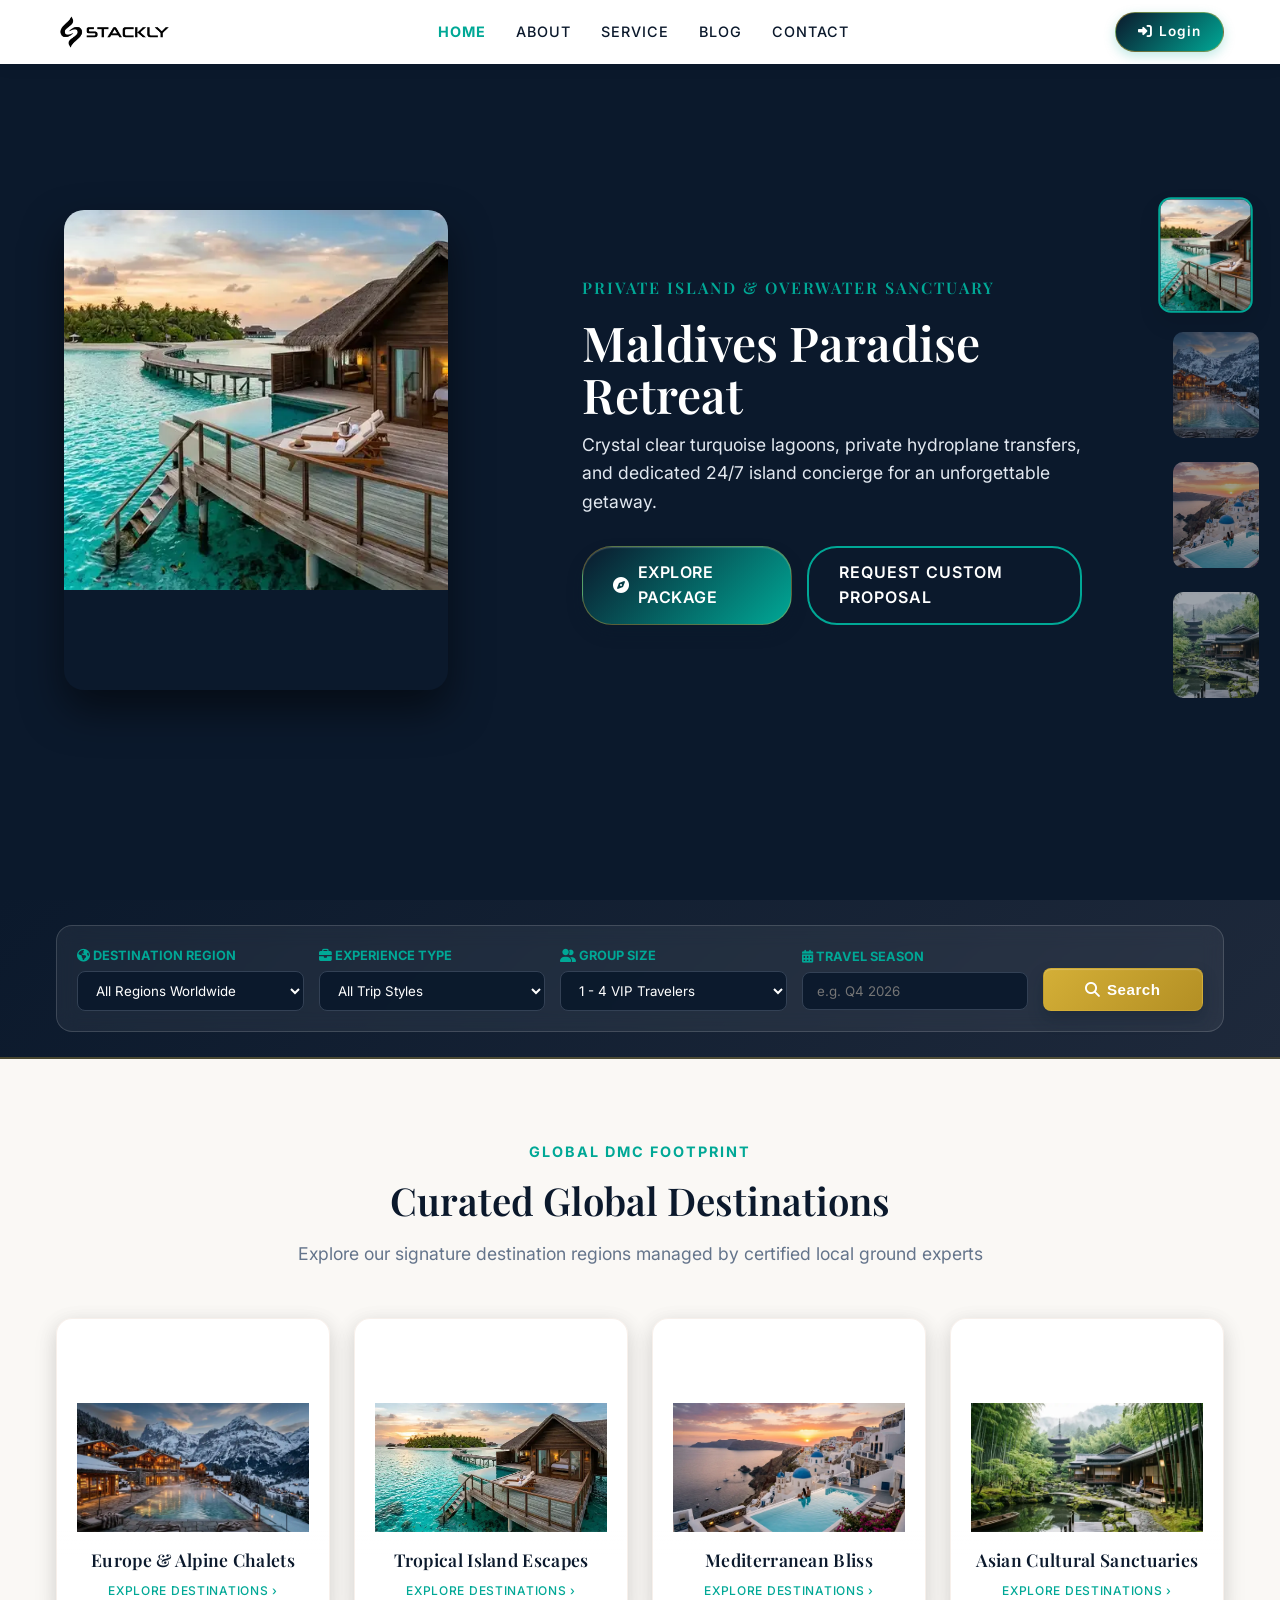
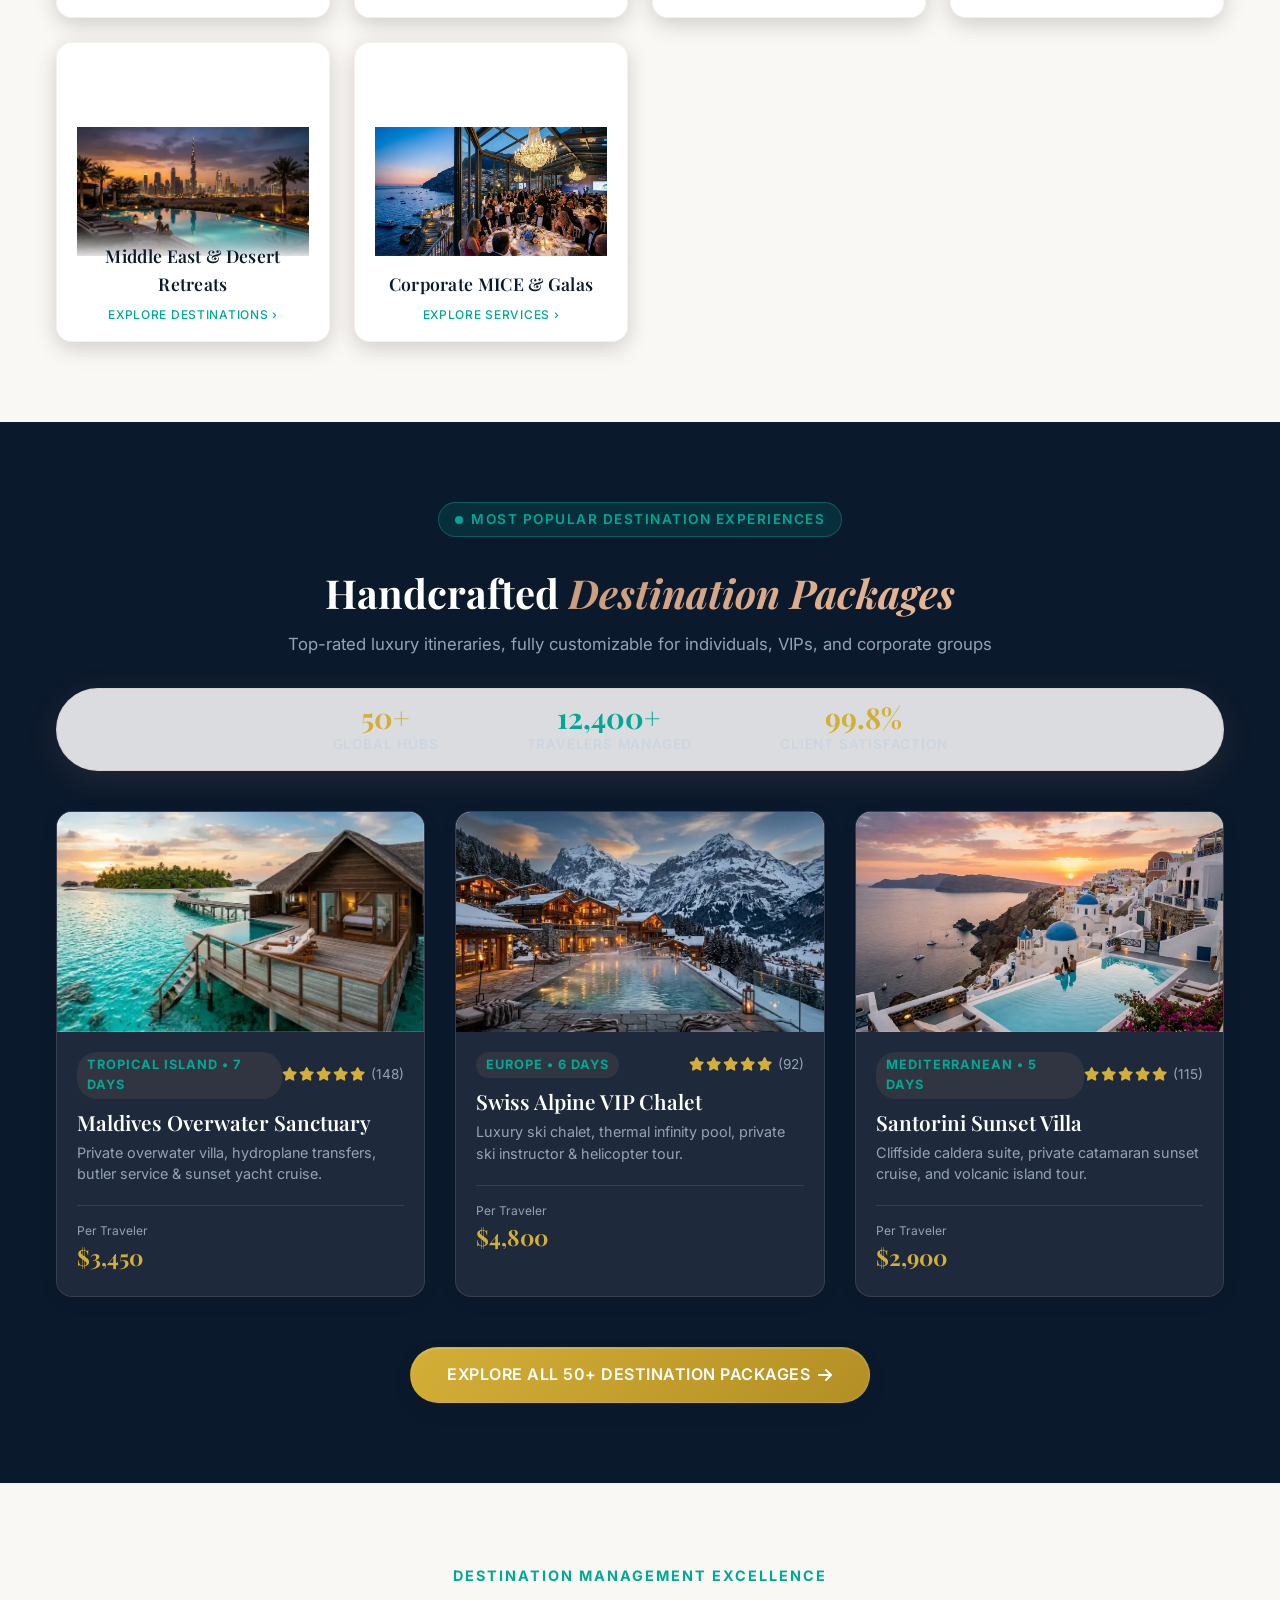
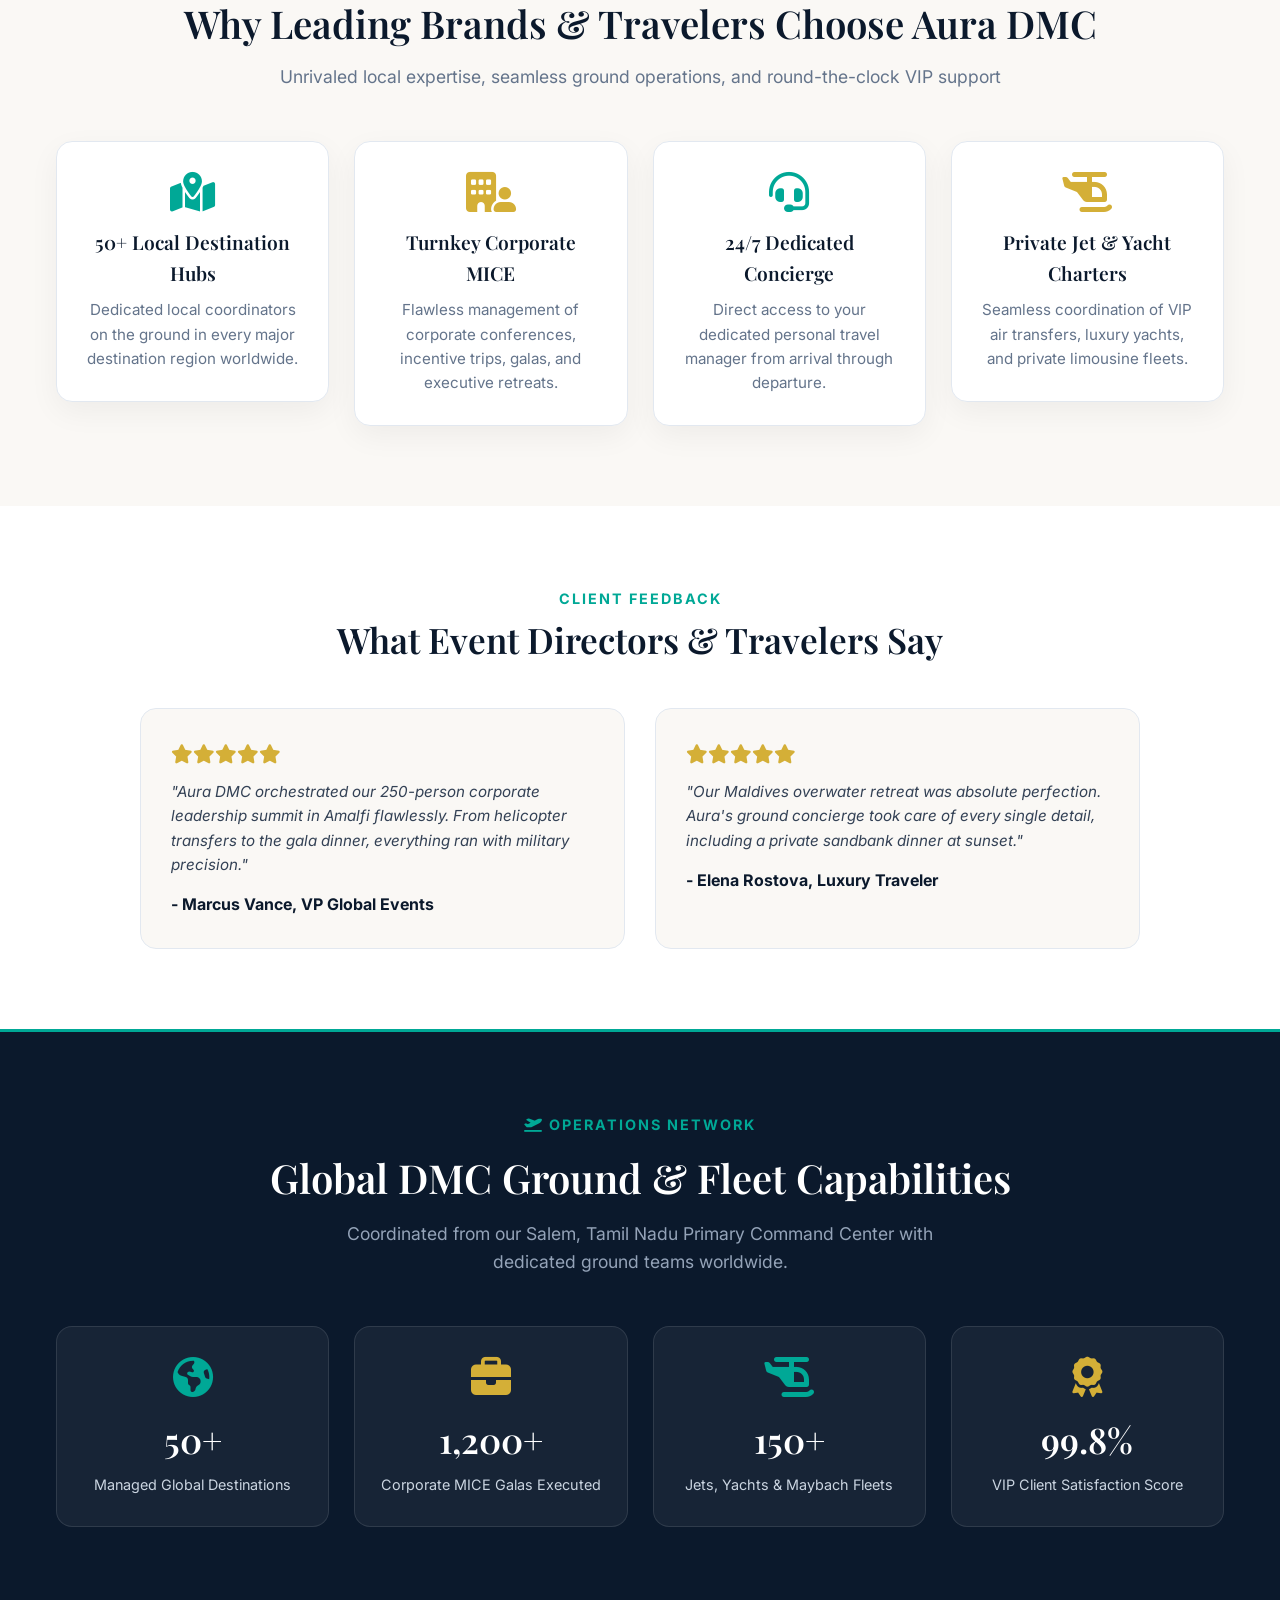
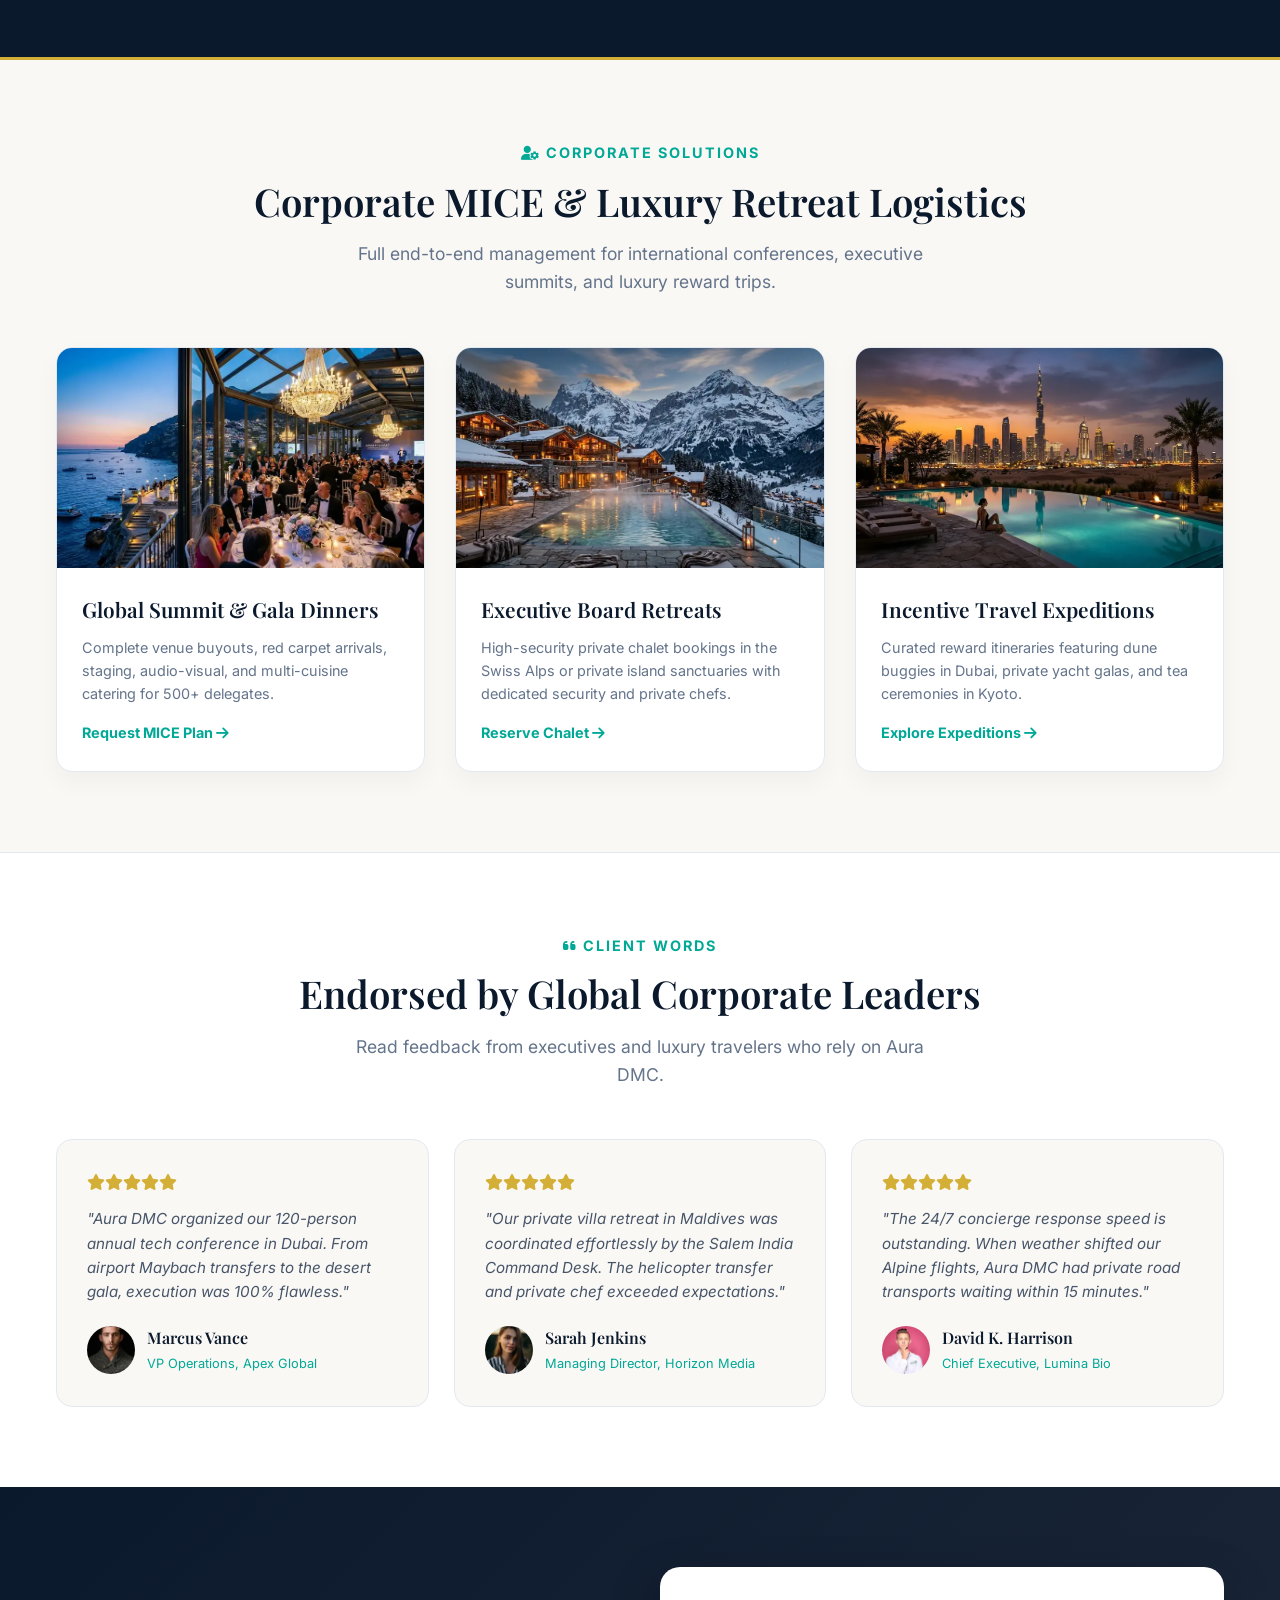
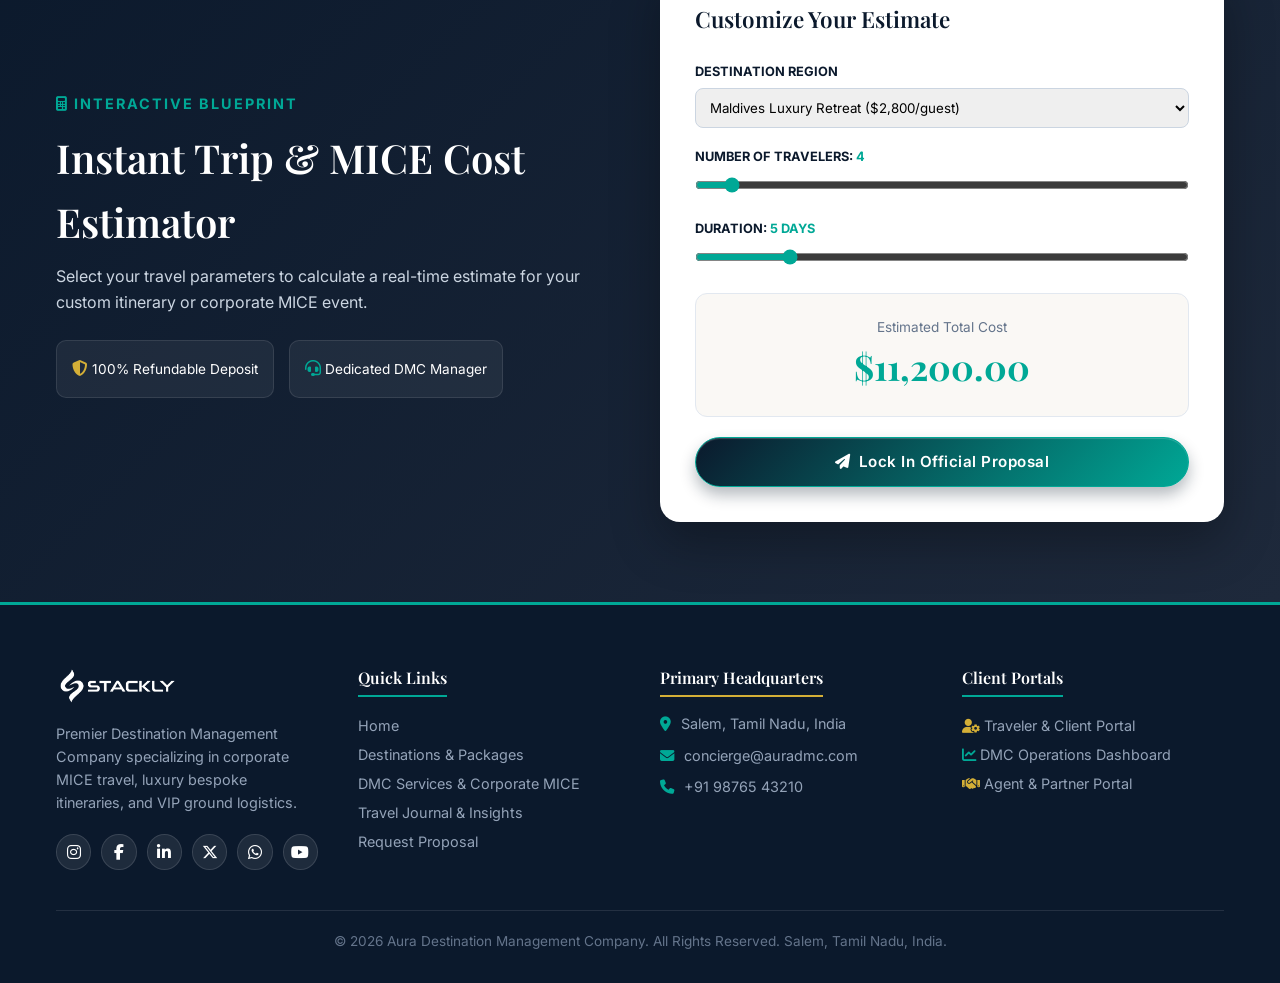
==== index.html @ e73bee8a "Add files via upload" ====
<!DOCTYPE html>
<html lang="en">
<head>
    <meta charset="UTF-8">
    <meta name="viewport" content="width=device-width, initial-scale=1.0">
    <meta name="description" content="Aura Destination Management Company - Luxury destination packages, corporate MICE travel logistics, VIP concierge, and bespoke global itineraries.">
    <title>Aura Destination Management | Bespoke Global Journeys & Corporate MICE</title>
    
    <!-- Google Fonts -->
    <link rel="preconnect" href="https://fonts.googleapis.com">
    <link rel="preconnect" href="https://fonts.gstatic.com" crossorigin>
    <link href="https://fonts.googleapis.com/css2?family=Inter:wght@300;400;500;600;700&family=Playfair+Display:ital,wght@0,400;0,600;0,700;1,400&display=swap" rel="stylesheet">
    
    <!-- Font Awesome -->
    <link rel="stylesheet" href="https://cdnjs.cloudflare.com/ajax/libs/font-awesome/6.4.0/css/all.min.css">
    
    <!-- AOS CSS -->
    <link href="https://unpkg.com/aos@2.3.1/dist/aos.css" rel="stylesheet">
    
    <!-- Custom CSS -->
    <link rel="stylesheet" href="assets/css/style.css?v=3">
    <link rel="stylesheet" href="assets/css/animations.css?v=3">
    <link rel="stylesheet" href="assets/css/responsive-fixes.css">
    <link rel="stylesheet" href="assets/css/category-flip.css">
    <link rel="stylesheet" href="assets/css/candy.css">
    <script src="assets/js/header.js"></script>
    <link rel="stylesheet" href="assets/css/header.css">
</head>
<body>
    <!-- Custom Cursor -->
    <div class="custom-cursor"></div>
    <div class="custom-cursor-follower"></div>

    <!-- Header -->
    <stackly-header></stackly-header>

    <!-- Ultimate Hero Slider Section -->
    <section class="premium-hero" id="home">
        <!-- Particles Container -->
        <div id="hero-particles"></div>
        
        <div class="hero-slider-wrapper">
            <!-- Slide 1 (Maldives) -->
            <div class="hero-slide active" data-bg="#0B192C">
                <div class="hero-col-visual">
                    <div class="hero-model-box slide-anim-up" style="border-radius: 20px; overflow: hidden; box-shadow: 0 20px 40px rgba(0,0,0,0.5);">
                        <img src="images/dest_maldives.webp" alt="Maldives Overwater Sanctuary" class="hero-small-model" style="width: 100%; height: 380px; object-fit: cover;">
                    </div>
                </div>
                <div class="hero-col-content slide-anim-left">
                    <div class="hero-text-block" style="color: #fff;">
                        <div class="subheading" style="color: #00A896; font-weight: 600; letter-spacing: 2px; text-transform: uppercase;">Private Island & Overwater Sanctuary</div>
                        <h1 style="color: #fff; font-size: 3rem; margin: 10px 0;">Maldives Paradise Retreat</h1>
                        <p class="desc" style="color: #E2E8F0; font-size: 1.1rem; max-width: 540px;">Crystal clear turquoise lagoons, private hydroplane transfers, and dedicated 24/7 island concierge for an unforgettable getaway.</p>
                        <div class="hero-actions" style="margin-top: 25px; display: flex; gap: 15px;">
                            <a href="404.html" class="btn btn-candy" style="padding: 12px 30px; font-size: 1rem;"><i class="fa-solid fa-compass" style="margin-right: 8px;"></i> Explore Package</a>
                            <a href="404.html" class="btn btn-outline" style="border: 2px solid #00A896; color: #fff; padding: 12px 30px; border-radius: 30px; text-decoration: none; font-weight: 600;">Request Custom Proposal</a>
                        </div>
                    </div>
                </div>
            </div>

            <!-- Slide 2 (Swiss Alps) -->
            <div class="hero-slide" data-bg="#1E293B">
                <div class="hero-col-visual">
                    <div class="hero-model-box slide-anim-up" style="border-radius: 20px; overflow: hidden; box-shadow: 0 20px 40px rgba(0,0,0,0.5);">
                        <img src="images/dest_swiss.webp" alt="Swiss Alps Luxury Chalet" class="hero-small-model" style="width: 100%; height: 380px; object-fit: cover;">
                    </div>
                </div>
                <div class="hero-col-content slide-anim-left">
                    <div class="hero-text-block" style="color: #fff;">
                        <div class="subheading" style="color: #D4AF37; font-weight: 600; letter-spacing: 2px; text-transform: uppercase;">Alpine Lodge & Heli-Skiing</div>
                        <h1 style="color: #fff; font-size: 3rem; margin: 10px 0;">Swiss Alps Executive Chalet</h1>
                        <p class="desc" style="color: #E2E8F0; font-size: 1.1rem; max-width: 540px;">Panoramic mountain thermal spas, private ski instructors, luxury fireside dining, and private helicopter glacier tours.</p>
                        <div class="hero-actions" style="margin-top: 25px; display: flex; gap: 15px;">
                            <a href="404.html" class="btn btn-candy" style="padding: 12px 30px; font-size: 1rem;"><i class="fa-solid fa-compass" style="margin-right: 8px;"></i> Explore Package</a>
                            <a href="404.html" class="btn btn-outline" style="border: 2px solid #D4AF37; color: #fff; padding: 12px 30px; border-radius: 30px; text-decoration: none; font-weight: 600;">Book Chalet</a>
                        </div>
                    </div>
                </div>
            </div>

            <!-- Slide 3 (Santorini) -->
            <div class="hero-slide" data-bg="#0B192C">
                <div class="hero-col-visual">
                    <div class="hero-model-box slide-anim-up" style="border-radius: 20px; overflow: hidden; box-shadow: 0 20px 40px rgba(0,0,0,0.5);">
                        <img src="images/dest_santorini.webp" alt="Santorini Sunset Retreat" class="hero-small-model" style="width: 100%; height: 380px; object-fit: cover;">
                    </div>
                </div>
                <div class="hero-col-content slide-anim-left">
                    <div class="hero-text-block" style="color: #fff;">
                        <div class="subheading" style="color: #00A896; font-weight: 600; letter-spacing: 2px; text-transform: uppercase;">Mediterranean Cliffside & Catamaran Voyage</div>
                        <h1 style="color: #fff; font-size: 3rem; margin: 10px 0;">Santorini Sunset Villa</h1>
                        <p class="desc" style="color: #E2E8F0; font-size: 1.1rem; max-width: 540px;">Iconic blue dome caldera views, private infinity pools, Aegean sunset catamaran charters, and bespoke Greek wine tastings.</p>
                        <div class="hero-actions" style="margin-top: 25px; display: flex; gap: 15px;">
                            <a href="404.html" class="btn btn-candy" style="padding: 12px 30px; font-size: 1rem;"><i class="fa-solid fa-compass" style="margin-right: 8px;"></i> Explore Package</a>
                            <a href="404.html" class="btn btn-outline" style="border: 2px solid #00A896; color: #fff; padding: 12px 30px; border-radius: 30px; text-decoration: none; font-weight: 600;">Plan Voyage</a>
                        </div>
                    </div>
                </div>
            </div>

            <!-- Slide 4 (Kyoto) -->
            <div class="hero-slide" data-bg="#0F172A">
                <div class="hero-col-visual">
                    <div class="hero-model-box slide-anim-up" style="border-radius: 20px; overflow: hidden; box-shadow: 0 20px 40px rgba(0,0,0,0.5);">
                        <img src="images/dest_kyoto.webp" alt="Kyoto Zen Sanctuary" class="hero-small-model" style="width: 100%; height: 380px; object-fit: cover;">
                    </div>
                </div>
                <div class="hero-col-content slide-anim-left">
                    <div class="hero-text-block" style="color: #fff;">
                        <div class="subheading" style="color: #D4AF37; font-weight: 600; letter-spacing: 2px; text-transform: uppercase;">Ancient Bamboo Forest & Luxury Ryokan</div>
                        <h1 style="color: #fff; font-size: 3rem; margin: 10px 0;">Kyoto Zen Cultural Retreat</h1>
                        <p class="desc" style="color: #E2E8F0; font-size: 1.1rem; max-width: 540px;">Immerse in private tea ceremonies, traditional hot spring Onsen sanctuaries, and exclusive access to heritage pagodas.</p>
                        <div class="hero-actions" style="margin-top: 25px; display: flex; gap: 15px;">
                            <a href="404.html" class="btn btn-candy" style="padding: 12px 30px; font-size: 1rem;"><i class="fa-solid fa-compass" style="margin-right: 8px;"></i> Explore Package</a>
                            <a href="404.html" class="btn btn-outline" style="border: 2px solid #D4AF37; color: #fff; padding: 12px 30px; border-radius: 30px; text-decoration: none; font-weight: 600;">Reserve Experience</a>
                        </div>
                    </div>
                </div>
            </div>
        </div>
        
        <!-- Right Column Thumbnails -->
        <div class="hero-col-right">
            <div class="hero-thumbs">
                <div class="hero-thumb active" data-index="0">
                    <img src="images/dest_maldives.webp" alt="Maldives">
                </div>
                <div class="hero-thumb" data-index="1">
                    <img src="images/dest_swiss.webp" alt="Swiss Alps">
                </div>
                <div class="hero-thumb" data-index="2">
                    <img src="images/dest_santorini.webp" alt="Santorini">
                </div>
                <div class="hero-thumb" data-index="3">
                    <img src="images/dest_kyoto.webp" alt="Kyoto">
                </div>
            </div>
        </div>
    </section>

    <!-- Quick Destination Search Bar -->
    <section style="background: linear-gradient(135deg, #0B192C, #1E293B); padding: 25px 0; border-bottom: 2px solid rgba(212,175,55,0.3);">
        <div class="container">
            <form action="shop.html" method="GET" style="display: grid; grid-template-columns: repeat(auto-fit, minmax(200px, 1fr)) 160px; gap: 15px; align-items: center; background: rgba(255,255,255,0.06); backdrop-filter: blur(10px); padding: 20px; border-radius: 16px; border: 1px solid rgba(255,255,255,0.15);">
                <div>
                    <label style="color: #00A896; font-size: 0.8rem; text-transform: uppercase; font-weight: 700; display: block; margin-bottom: 5px;"><i class="fa-solid fa-earth-americas"></i> Destination Region</label>
                    <select name="region" style="width: 100%; padding: 10px 14px; background: rgba(11,25,44,0.9); border: 1px solid #334155; border-radius: 8px; color: #fff; font-family: 'Inter', sans-serif;">
                        <option value="all">All Regions Worldwide</option>
                        <option value="europe">Europe & Mediterranean</option>
                        <option value="asia">Asia-Pacific & Islands</option>
                        <option value="middle-east">Middle East & Africa</option>
                        <option value="americas">Americas & Caribbean</option>
                    </select>
                </div>
                <div>
                    <label style="color: #00A896; font-size: 0.8rem; text-transform: uppercase; font-weight: 700; display: block; margin-bottom: 5px;"><i class="fa-solid fa-briefcase"></i> Experience Type</label>
                    <select name="type" style="width: 100%; padding: 10px 14px; background: rgba(11,25,44,0.9); border: 1px solid #334155; border-radius: 8px; color: #fff; font-family: 'Inter', sans-serif;">
                        <option value="all">All Trip Styles</option>
                        <option value="corporate">Corporate MICE & Retreat</option>
                        <option value="luxury">Luxury Villa & Island</option>
                        <option value="adventure">Alpine & Expedition</option>
                        <option value="yacht">Private Yacht & Gala</option>
                    </select>
                </div>
                <div>
                    <label style="color: #00A896; font-size: 0.8rem; text-transform: uppercase; font-weight: 700; display: block; margin-bottom: 5px;"><i class="fa-solid fa-user-group"></i> Group Size</label>
                    <select name="guests" style="width: 100%; padding: 10px 14px; background: rgba(11,25,44,0.9); border: 1px solid #334155; border-radius: 8px; color: #fff; font-family: 'Inter', sans-serif;">
                        <option value="vip">1 - 4 VIP Travelers</option>
                        <option value="small">5 - 20 Executive Group</option>
                        <option value="mice">21 - 100 MICE Attendees</option>
                        <option value="large">100+ Corporate Gala</option>
                    </select>
                </div>
                <div>
                    <label style="color: #00A896; font-size: 0.8rem; text-transform: uppercase; font-weight: 700; display: block; margin-bottom: 5px;"><i class="fa-solid fa-calendar-days"></i> Travel Season</label>
                    <input type="text" placeholder="e.g. Q4 2026" style="width: 100%; padding: 10px 14px; background: rgba(11,25,44,0.9); border: 1px solid #334155; border-radius: 8px; color: #fff; font-family: 'Inter', sans-serif;">
                </div>
                <div style="margin-top: auto;">
                    <button type="submit" class="btn-candy" style="width: 100%; padding: 12px 10px; border-radius: 8px; justify-content: center; background: linear-gradient(135deg, #D4AF37, #B38F24);"><i class="fa-solid fa-magnifying-glass" style="margin-right: 6px;"></i> Search</button>
                </div>
            </form>
        </div>
    </section>

    <!-- Destination Regions & DMC Services -->
    <section class="shop-categories section-padding" id="categories" style="background-color: var(--color-beige);">
        <div class="container">
            <div class="section-header" data-aos="fade-up" style="text-align: center; margin-bottom: 40px;">
                <span style="color: #00A896; font-weight: 700; text-transform: uppercase; letter-spacing: 2px; font-size: 0.9rem;">Global DMC Footprint</span>
                <h2 style="font-size: 2.4rem; color: #0B192C; margin-top: 5px;">Curated Global Destinations</h2>
                <p style="color: #64748B;">Explore our signature destination regions managed by certified local ground experts</p>
            </div>
            <div class="category-grid">
                <!-- Europe & Alps -->
                <div class="category-card" data-aos="fade-up" data-aos-delay="100">
                    <div class="card-inner">
                        <div class="card-front">
                            <div class="cat-img">
                                <img src="images/dest_swiss.webp" alt="Swiss Alps & Europe" loading="lazy">
                            </div>
                            <div class="cat-name">
                                <h3>Europe & Alpine Chalets</h3>
                                <span class="cat-hint">Explore Destinations &rsaquo;</span>
                            </div>
                        </div>
                        <div class="card-back" style="background: #0B192C; color: #fff; padding: 25px;">
                            <h4 style="color: #D4AF37;">Europe & Alpine Retreats</h4>
                            <p class="cat-back-desc" style="color: #CBD5E1;">Swiss Alps chalets, French Riviera villas, and Amalfi coast yacht expeditions.</p>
                            <ul class="cat-back-list" style="margin: 15px 0; font-size: 0.9rem; color: #94A3B8;">
                                <li>&bull; Private ski chalets & thermal spas</li>
                                <li>&bull; Mediterranean yacht charter routes</li>
                                <li>&bull; Historic castle venue buyouts</li>
                            </ul>
                            <a href="404.html" class="btn-flip-explore" style="color: #00A896; font-weight: 700;">View Packages &rarr;</a>
                        </div>
                    </div>
                </div>

                <!-- Tropical Island Escapes -->
                <div class="category-card" data-aos="fade-up" data-aos-delay="150">
                    <div class="card-inner">
                        <div class="card-front">
                            <div class="cat-img">
                                <img src="images/dest_maldives.webp" alt="Tropical Islands" loading="lazy">
                            </div>
                            <div class="cat-name">
                                <h3>Tropical Island Escapes</h3>
                                <span class="cat-hint">Explore Destinations &rsaquo;</span>
                            </div>
                        </div>
                        <div class="card-back" style="background: #0B192C; color: #fff; padding: 25px;">
                            <h4 style="color: #00A896;">Tropical Island Escapes</h4>
                            <p class="cat-back-desc" style="color: #CBD5E1;">Exclusive private islands in the Maldives, Bali sanctuaries, and French Polynesia.</p>
                            <ul class="cat-back-list" style="margin: 15px 0; font-size: 0.9rem; color: #94A3B8;">
                                <li>&bull; Overwater bungalow sanctuaries</li>
                                <li>&bull; Private hydroplane & speedboat transfers</li>
                                <li>&bull; Coral reef diving & sunset yachting</li>
                            </ul>
                            <a href="404.html?region=asia" class="btn-flip-explore" style="color: #00A896; font-weight: 700;">View Packages &rarr;</a>
                        </div>
                    </div>
                </div>

                <!-- Mediterranean Coast -->
                <div class="category-card" data-aos="fade-up" data-aos-delay="200">
                    <div class="card-inner">
                        <div class="card-front">
                            <div class="cat-img">
                                <img src="images/dest_santorini.webp" alt="Mediterranean Bliss" loading="lazy">
                            </div>
                            <div class="cat-name">
                                <h3>Mediterranean Bliss</h3>
                                <span class="cat-hint">Explore Destinations &rsaquo;</span>
                            </div>
                        </div>
                        <div class="card-back" style="background: #0B192C; color: #fff; padding: 25px;">
                            <h4 style="color: #D4AF37;">Mediterranean Bliss</h4>
                            <p class="cat-back-desc" style="color: #CBD5E1;">Santorini cliffside infinity pools, Capri luxury villas, and Ibiza retreats.</p>
                            <ul class="cat-back-list" style="margin: 15px 0; font-size: 0.9rem; color: #94A3B8;">
                                <li>&bull; Caldera view luxury suites</li>
                                <li>&bull; Catamaran sunset expeditions</li>
                                <li>&bull; Michelin-starred coastal dining</li>
                            </ul>
                            <a href="404.html?region=europe" class="btn-flip-explore" style="color: #00A896; font-weight: 700;">View Packages &rarr;</a>
                        </div>
                    </div>
                </div>

                <!-- Asian Cultural Sanctuaries -->
                <div class="category-card" data-aos="fade-up" data-aos-delay="250">
                    <div class="card-inner">
                        <div class="card-front">
                            <div class="cat-img">
                                <img src="images/dest_kyoto.webp" alt="Kyoto Cultural" loading="lazy">
                            </div>
                            <div class="cat-name">
                                <h3>Asian Cultural Sanctuaries</h3>
                                <span class="cat-hint">Explore Destinations &rsaquo;</span>
                            </div>
                        </div>
                        <div class="card-back" style="background: #0B192C; color: #fff; padding: 25px;">
                            <h4 style="color: #00A896;">Asian Cultural Sanctuaries</h4>
                            <p class="cat-back-desc" style="color: #CBD5E1;">Kyoto heritage Ryokans, Chiang Mai wellness retreats, and Vietnam cruises.</p>
                            <ul class="cat-back-list" style="margin: 15px 0; font-size: 0.9rem; color: #94A3B8;">
                                <li>&bull; Traditional Onsen thermal baths</li>
                                <li>&bull; Private tea ceremony masters</li>
                                <li>&bull; Heritage UNESCO guided routes</li>
                            </ul>
                            <a href="404.html?region=asia" class="btn-flip-explore" style="color: #00A896; font-weight: 700;">View Packages &rarr;</a>
                        </div>
                    </div>
                </div>

                <!-- Middle East & Desert Retreats -->
                <div class="category-card" data-aos="fade-up" data-aos-delay="300">
                    <div class="card-inner">
                        <div class="card-front">
                            <div class="cat-img">
                                <img src="images/dest_dubai.webp" alt="Middle East Desert" loading="lazy">
                            </div>
                            <div class="cat-name">
                                <h3>Middle East & Desert Retreats</h3>
                                <span class="cat-hint">Explore Destinations &rsaquo;</span>
                            </div>
                        </div>
                        <div class="card-back" style="background: #0B192C; color: #fff; padding: 25px;">
                            <h4 style="color: #D4AF37;">Middle East & Desert Luxury</h4>
                            <p class="cat-back-desc" style="color: #CBD5E1;">Dubai desert glamping, Abu Dhabi corporate galas, and Oman mountain resorts.</p>
                            <ul class="cat-back-list" style="margin: 15px 0; font-size: 0.9rem; color: #94A3B8;">
                                <li>&bull; Supercar & helicopter transfers</li>
                                <li>&bull; Luxury desert dune dining</li>
                                <li>&bull; High-capacity corporate venues</li>
                            </ul>
                            <a href="404.html?region=middle-east" class="btn-flip-explore" style="color: #00A896; font-weight: 700;">View Packages &rarr;</a>
                        </div>
                    </div>
                </div>

                <!-- Corporate MICE & Galas -->
                <div class="category-card" data-aos="fade-up" data-aos-delay="350">
                    <div class="card-inner">
                        <div class="card-front">
                            <div class="cat-img">
                                <img src="images/dest_corporate.webp" alt="Corporate MICE" loading="lazy">
                            </div>
                            <div class="cat-name">
                                <h3>Corporate MICE & Galas</h3>
                                <span class="cat-hint">Explore Services &rsaquo;</span>
                            </div>
                        </div>
                        <div class="card-back" style="background: #0B192C; color: #fff; padding: 25px;">
                            <h4 style="color: #00A896;">Corporate MICE & Events</h4>
                            <p class="cat-back-desc" style="color: #CBD5E1;">Turnkey conference logistics, executive retreats, team building, and gala dinners.</p>
                            <ul class="cat-back-list" style="margin: 15px 0; font-size: 0.9rem; color: #94A3B8;">
                                <li>&bull; End-to-end event logistics</li>
                                <li>&bull; Group flight & hotel block management</li>
                                <li>&bull; Dedicated ground ops coordinator</li>
                            </ul>
                            <a href="404.html" class="btn-flip-explore" style="color: #00A896; font-weight: 700;">Learn DMC Services &rarr;</a>
                        </div>
                    </div>
                </div>
            </div>
        </div>
    </section>

    <!-- Best Sellers - Signature Destination Packages -->
    <section class="pro-bestsellers-section" id="best-sellers" style="padding: 80px 0; background: #0B192C; color: #fff; position: relative;">
        <div class="container">
            <div class="bs-header" data-aos="fade-up" style="text-align: center; margin-bottom: 40px;">
                <div class="bs-label-pill" style="display: inline-flex; align-items: center; gap: 8px; background: rgba(0,168,150,0.15); color: #00A896; padding: 6px 16px; border-radius: 20px; font-weight: 600; font-size: 0.85rem; border: 1px solid rgba(0,168,150,0.4);">
                    <span class="bs-label-dot" style="width: 8px; height: 8px; background: #00A896; border-radius: 50%;"></span>
                    <span>Most Popular Destination Experiences</span>
                </div>
                <h2 class="bs-title" style="font-size: 2.5rem; color: #fff; margin: 15px 0;">Handcrafted <em>Destination Packages</em></h2>
                <p class="bs-subtitle" style="color: #94A3B8;">Top-rated luxury itineraries, fully customizable for individuals, VIPs, and corporate groups</p>
                
                <div class="bs-stats-bar" data-aos="fade-up" data-aos-delay="100" style="display: flex; justify-content: center; gap: 40px; margin-top: 25px; flex-wrap: wrap;">
                    <div class="bs-stat">
                        <span class="bs-stat-num" style="font-size: 1.8rem; font-weight: 700; color: #D4AF37;">50+</span>
                        <span class="bs-stat-lbl" style="display: block; font-size: 0.85rem; color: #CBD5E1;">Global Hubs</span>
                    </div>
                    <div class="bs-stat">
                        <span class="bs-stat-num" style="font-size: 1.8rem; font-weight: 700; color: #00A896;">12,400+</span>
                        <span class="bs-stat-lbl" style="display: block; font-size: 0.85rem; color: #CBD5E1;">Travelers Managed</span>
                    </div>
                    <div class="bs-stat">
                        <span class="bs-stat-num" style="font-size: 1.8rem; font-weight: 700; color: #D4AF37;">99.8%</span>
                        <span class="bs-stat-lbl" style="display: block; font-size: 0.85rem; color: #CBD5E1;">Client Satisfaction</span>
                    </div>
                </div>
            </div>

            <div class="bs-product-grid" style="display: grid; grid-template-columns: repeat(auto-fit, minmax(320px, 1fr)); gap: 30px;">

                <!-- Package 1 - Maldives -->
                <div class="bs-product-card" data-category="asia" data-aos="fade-up" data-aos-delay="100"
                     data-name="Maldives Overwater Sanctuary" data-price="$3,450.00" data-rating="5" data-reviews="148"
                     data-desc="7 Days / 6 Nights luxury overwater bungalow package. Includes private hydroplane arrival, 24/7 island butler, sunset yacht excursion, and daily spa sessions."
                     data-img="images/dest_maldives.webp" style="background: #1E293B; border-radius: 16px; overflow: hidden; border: 1px solid rgba(255,255,255,0.1);">
                    <div class="bs-rank-badge bs-rank-gold" style="position: absolute; top: 15px; left: 15px; z-index: 2; background: #D4AF37; color: #000; padding: 4px 12px; border-radius: 20px; font-weight: 700; font-size: 0.85rem;"><i class="fa-solid fa-crown"></i> #1 Choice</div>
                    <div class="bs-img-zone" style="height: 220px; overflow: hidden; position: relative;">
                        <img src="images/dest_maldives.webp" alt="Maldives Overwater Sanctuary" style="width: 100%; height: 100%; object-fit: cover;">
                    </div>
                    <div class="bs-card-body" style="padding: 20px;">
                        <div class="bs-card-top" style="display: flex; justify-content: space-between; align-items: center;">
                            <span class="bs-category-tag" style="color: #00A896; font-size: 0.8rem; font-weight: 700; text-transform: uppercase;">Tropical Island &bull; 7 Days</span>
                            <div class="bs-stars" style="color: #D4AF37; font-size: 0.85rem;">
                                <i class="fa-solid fa-star"></i><i class="fa-solid fa-star"></i><i class="fa-solid fa-star"></i><i class="fa-solid fa-star"></i><i class="fa-solid fa-star"></i>
                                <span style="color: #94A3B8; margin-left: 4px;">(148)</span>
                            </div>
                        </div>
                        <h3 class="bs-product-name" style="color: #fff; font-size: 1.3rem; margin: 10px 0 6px;">Maldives Overwater Sanctuary</h3>
                        <p class="bs-product-desc" style="color: #94A3B8; font-size: 0.9rem; line-height: 1.5;">Private overwater villa, hydroplane transfers, butler service & sunset yacht cruise.</p>
                        <div class="bs-price-row" style="display: flex; justify-content: space-between; align-items: center; margin-top: 20px; border-top: 1px solid rgba(255,255,255,0.1); padding-top: 15px;">
                            <div>
                                <span style="font-size: 0.75rem; color: #94A3B8; display: block;">Per Traveler</span>
                                <span class="bs-price" style="font-size: 1.4rem; font-weight: 700; color: #D4AF37;">$3,450</span>
                            </div>
                            <div class="bs-cta-btns">
                                <button class="btn btn-candy add-to-cart" style="padding: 8px 16px; font-size: 0.85rem;"><i class="fa-solid fa-plus" style="margin-right: 4px;"></i> Add to Itinerary</button>
                            </div>
                        </div>
                    </div>
                </div>

                <!-- Package 2 - Swiss Alps -->
                <div class="bs-product-card" data-category="europe" data-aos="fade-up" data-aos-delay="200"
                     data-name="Swiss Alpine VIP Chalet & Heli-Skiing" data-price="$4,800.00" data-rating="4.9" data-reviews="92"
                     data-desc="6 Days / 5 Nights luxury alpine experience. Private mountain chalet, heated infinity thermal pool, heli-skiing guide, and private chef."
                     data-img="images/dest_swiss.webp" style="background: #1E293B; border-radius: 16px; overflow: hidden; border: 1px solid rgba(255,255,255,0.1);">
                    <div class="bs-rank-badge bs-rank-silver" style="position: absolute; top: 15px; left: 15px; z-index: 2; background: #E2E8F0; color: #000; padding: 4px 12px; border-radius: 20px; font-weight: 700; font-size: 0.85rem;"><i class="fa-solid fa-medal"></i> #2 Choice</div>
                    <div class="bs-img-zone" style="height: 220px; overflow: hidden; position: relative;">
                        <img src="images/dest_swiss.webp" alt="Swiss Alpine VIP Chalet" style="width: 100%; height: 100%; object-fit: cover;">
                    </div>
                    <div class="bs-card-body" style="padding: 20px;">
                        <div class="bs-card-top" style="display: flex; justify-content: space-between; align-items: center;">
                            <span class="bs-category-tag" style="color: #00A896; font-size: 0.8rem; font-weight: 700; text-transform: uppercase;">Europe &bull; 6 Days</span>
                            <div class="bs-stars" style="color: #D4AF37; font-size: 0.85rem;">
                                <i class="fa-solid fa-star"></i><i class="fa-solid fa-star"></i><i class="fa-solid fa-star"></i><i class="fa-solid fa-star"></i><i class="fa-solid fa-star"></i>
                                <span style="color: #94A3B8; margin-left: 4px;">(92)</span>
                            </div>
                        </div>
                        <h3 class="bs-product-name" style="color: #fff; font-size: 1.3rem; margin: 10px 0 6px;">Swiss Alpine VIP Chalet</h3>
                        <p class="bs-product-desc" style="color: #94A3B8; font-size: 0.9rem; line-height: 1.5;">Luxury ski chalet, thermal infinity pool, private ski instructor & helicopter tour.</p>
                        <div class="bs-price-row" style="display: flex; justify-content: space-between; align-items: center; margin-top: 20px; border-top: 1px solid rgba(255,255,255,0.1); padding-top: 15px;">
                            <div>
                                <span style="font-size: 0.75rem; color: #94A3B8; display: block;">Per Traveler</span>
                                <span class="bs-price" style="font-size: 1.4rem; font-weight: 700; color: #D4AF37;">$4,800</span>
                            </div>
                            <div class="bs-cta-btns">
                                <button class="btn btn-candy add-to-cart" style="padding: 8px 16px; font-size: 0.85rem;"><i class="fa-solid fa-plus" style="margin-right: 4px;"></i> Add to Itinerary</button>
                            </div>
                        </div>
                    </div>
                </div>

                <!-- Package 3 - Santorini -->
                <div class="bs-product-card" data-category="europe" data-aos="fade-up" data-aos-delay="300"
                     data-name="Santorini Sunset Catamaran & Villa" data-price="$2,900.00" data-rating="4.8" data-reviews="115"
                     data-desc="5 Days / 4 Nights cliffside infinity pool suite in Oia. Private catamaran voyage across the Aegean, wine estate tour, and luxury transfers."
                     data-img="images/dest_santorini.webp" style="background: #1E293B; border-radius: 16px; overflow: hidden; border: 1px solid rgba(255,255,255,0.1);">
                    <div class="bs-rank-badge bs-rank-bronze" style="position: absolute; top: 15px; left: 15px; z-index: 2; background: #CD7F32; color: #fff; padding: 4px 12px; border-radius: 20px; font-weight: 700; font-size: 0.85rem;"><i class="fa-solid fa-award"></i> #3 Choice</div>
                    <div class="bs-img-zone" style="height: 220px; overflow: hidden; position: relative;">
                        <img src="images/dest_santorini.webp" alt="Santorini Sunset Catamaran" style="width: 100%; height: 100%; object-fit: cover;">
                    </div>
                    <div class="bs-card-body" style="padding: 20px;">
                        <div class="bs-card-top" style="display: flex; justify-content: space-between; align-items: center;">
                            <span class="bs-category-tag" style="color: #00A896; font-size: 0.8rem; font-weight: 700; text-transform: uppercase;">Mediterranean &bull; 5 Days</span>
                            <div class="bs-stars" style="color: #D4AF37; font-size: 0.85rem;">
                                <i class="fa-solid fa-star"></i><i class="fa-solid fa-star"></i><i class="fa-solid fa-star"></i><i class="fa-solid fa-star"></i><i class="fa-solid fa-star"></i>
                                <span style="color: #94A3B8; margin-left: 4px;">(115)</span>
                            </div>
                        </div>
                        <h3 class="bs-product-name" style="color: #fff; font-size: 1.3rem; margin: 10px 0 6px;">Santorini Sunset Villa</h3>
                        <p class="bs-product-desc" style="color: #94A3B8; font-size: 0.9rem; line-height: 1.5;">Cliffside caldera suite, private catamaran sunset cruise, and volcanic island tour.</p>
                        <div class="bs-price-row" style="display: flex; justify-content: space-between; align-items: center; margin-top: 20px; border-top: 1px solid rgba(255,255,255,0.1); padding-top: 15px;">
                            <div>
                                <span style="font-size: 0.75rem; color: #94A3B8; display: block;">Per Traveler</span>
                                <span class="bs-price" style="font-size: 1.4rem; font-weight: 700; color: #D4AF37;">$2,900</span>
                            </div>
                            <div class="bs-cta-btns">
                                <button class="btn btn-candy add-to-cart" style="padding: 8px 16px; font-size: 0.85rem;"><i class="fa-solid fa-plus" style="margin-right: 4px;"></i> Add to Itinerary</button>
                            </div>
                        </div>
                    </div>
                </div>

            </div>

            <div style="text-align: center; margin-top: 50px;" data-aos="fade-up">
                <a href="404.html" class="btn btn-candy" style="padding: 14px 36px; font-size: 1rem; background: linear-gradient(135deg, #D4AF37, #B38F24);">
                    <span>Explore All 50+ Destination Packages</span>
                    <i class="fa-solid fa-arrow-right" style="margin-left: 8px;"></i>
                </a>
            </div>
        </div>
    </section>

    <!-- Why Choose Our DMC -->
    <section class="section-padding why-choose-us" style="background-color: var(--color-beige); padding: 80px 0;">
        <div class="container">
            <div class="section-header" data-aos="fade-up" style="text-align: center; margin-bottom: 50px;">
                <span style="color: #00A896; font-weight: 700; text-transform: uppercase; letter-spacing: 2px; font-size: 0.9rem;">Destination Management Excellence</span>
                <h2 style="font-size: 2.4rem; color: #0B192C; margin-top: 5px;">Why Leading Brands & Travelers Choose Aura DMC</h2>
                <p style="color: #64748B;">Unrivaled local expertise, seamless ground operations, and round-the-clock VIP support</p>
            </div>
            
            <div class="features-grid" style="display: grid; grid-template-columns: repeat(auto-fit, minmax(260px, 1fr)); gap: 25px;">
                <div data-aos="fade-up" data-aos-delay="0">
                    <div class="feature-card" style="background: #fff; padding: 30px; border-radius: 16px; box-shadow: 0 10px 30px rgba(0,0,0,0.05); text-align: center; border: 1px solid #E2E8F0;">
                        <i class="fa-solid fa-map-location-dot" style="font-size: 2.5rem; color: #00A896; margin-bottom: 15px;"></i>
                        <h3 style="color: #0B192C; font-size: 1.2rem; margin-bottom: 10px;">50+ Local Destination Hubs</h3>
                        <p style="color: #64748B; font-size: 0.95rem;">Dedicated local coordinators on the ground in every major destination region worldwide.</p>
                    </div>
                </div>

                <div data-aos="fade-up" data-aos-delay="100">
                    <div class="feature-card" style="background: #fff; padding: 30px; border-radius: 16px; box-shadow: 0 10px 30px rgba(0,0,0,0.05); text-align: center; border: 1px solid #E2E8F0;">
                        <i class="fa-solid fa-building-user" style="font-size: 2.5rem; color: #D4AF37; margin-bottom: 15px;"></i>
                        <h3 style="color: #0B192C; font-size: 1.2rem; margin-bottom: 10px;">Turnkey Corporate MICE</h3>
                        <p style="color: #64748B; font-size: 0.95rem;">Flawless management of corporate conferences, incentive trips, galas, and executive retreats.</p>
                    </div>
                </div>

                <div data-aos="fade-up" data-aos-delay="200">
                    <div class="feature-card" style="background: #fff; padding: 30px; border-radius: 16px; box-shadow: 0 10px 30px rgba(0,0,0,0.05); text-align: center; border: 1px solid #E2E8F0;">
                        <i class="fa-solid fa-headset" style="font-size: 2.5rem; color: #00A896; margin-bottom: 15px;"></i>
                        <h3 style="color: #0B192C; font-size: 1.2rem; margin-bottom: 10px;">24/7 Dedicated Concierge</h3>
                        <p style="color: #64748B; font-size: 0.95rem;">Direct access to your dedicated personal travel manager from arrival through departure.</p>
                    </div>
                </div>

                <div data-aos="fade-up" data-aos-delay="300">
                    <div class="feature-card" style="background: #fff; padding: 30px; border-radius: 16px; box-shadow: 0 10px 30px rgba(0,0,0,0.05); text-align: center; border: 1px solid #E2E8F0;">
                        <i class="fa-solid fa-helicopter" style="font-size: 2.5rem; color: #D4AF37; margin-bottom: 15px;"></i>
                        <h3 style="color: #0B192C; font-size: 1.2rem; margin-bottom: 10px;">Private Jet & Yacht Charters</h3>
                        <p style="color: #64748B; font-size: 0.95rem;">Seamless coordination of VIP air transfers, luxury yachts, and private limousine fleets.</p>
                    </div>
                </div>
            </div>
        </div>
    </section>

    <!-- Client Testimonials -->
    <section class="section-padding testimonials" style="background-color: #fff; padding: 80px 0; text-align:center;">
        <div class="container">
            <div class="section-header" data-aos="fade-up" style="margin-bottom: 40px;">
                <span style="color: #00A896; font-weight: 700; text-transform: uppercase; letter-spacing: 2px; font-size: 0.9rem;">Client Feedback</span>
                <h2 style="font-size: 2.2rem; color: #0B192C;">What Event Directors & Travelers Say</h2>
            </div>
            
            <div style="display: grid; grid-template-columns: repeat(auto-fit, minmax(300px, 1fr)); gap: 30px; max-width: 1000px; margin: 0 auto;">
                <div style="background: #FAF8F5; padding: 30px; border-radius: 16px; border: 1px solid #E2E8F0; text-align: left;" data-aos="fade-up">
                    <div style="color: #D4AF37; font-size: 1.2rem; margin-bottom: 10px;"><i class="fa-solid fa-star"></i><i class="fa-solid fa-star"></i><i class="fa-solid fa-star"></i><i class="fa-solid fa-star"></i><i class="fa-solid fa-star"></i></div>
                    <p style="color: #334155; font-style: italic; font-size: 0.95rem; line-height: 1.6;">"Aura DMC orchestrated our 250-person corporate leadership summit in Amalfi flawlessly. From helicopter transfers to the gala dinner, everything ran with military precision."</p>
                    <div style="margin-top: 15px; font-weight: 700; color: #0B192C;">- Marcus Vance, VP Global Events</div>
                </div>

                <div style="background: #FAF8F5; padding: 30px; border-radius: 16px; border: 1px solid #E2E8F0; text-align: left;" data-aos="fade-up" data-aos-delay="100">
                    <div style="color: #D4AF37; font-size: 1.2rem; margin-bottom: 10px;"><i class="fa-solid fa-star"></i><i class="fa-solid fa-star"></i><i class="fa-solid fa-star"></i><i class="fa-solid fa-star"></i><i class="fa-solid fa-star"></i></div>
                    <p style="color: #334155; font-style: italic; font-size: 0.95rem; line-height: 1.6;">"Our Maldives overwater retreat was absolute perfection. Aura's ground concierge took care of every single detail, including a private sandbank dinner at sunset."</p>
                    <div style="margin-top: 15px; font-weight: 700; color: #0B192C;">- Elena Rostova, Luxury Traveler</div>
                </div>
            </div>
        </div>
    </section>

    <!-- Footer -->
<!-- NEW SECTION H1: Global DMC Operations Map & Fleet Network -->
    <section class="section-padding" id="fleet-network" style="background: #0B192C; color: #fff; padding: 80px 0; border-top: 3px solid #00A896; border-bottom: 3px solid #D4AF37;">
        <div class="container">
            <div class="section-header" data-aos="fade-up" style="text-align: center; margin-bottom: 50px;">
                <span style="color: #00A896; font-weight: 700; text-transform: uppercase; letter-spacing: 2px; font-size: 0.9rem;"><i class="fa-solid fa-plane-departure"></i> Operations Network</span>
                <h2 style="font-size: 2.5rem; color: #fff; margin-top: 8px; font-family: 'Playfair Display', serif;">Global DMC Ground & Fleet Capabilities</h2>
                <p style="color: #94A3B8; max-width: 650px; margin: 10px auto 0;">Coordinated from our Salem, Tamil Nadu Primary Command Center with dedicated ground teams worldwide.</p>
            </div>
            
            <div style="display: grid; grid-template-columns: repeat(auto-fit, minmax(240px, 1fr)); gap: 25px; margin-bottom: 50px;">
                <div data-aos="fade-up" data-aos-delay="100" style="background: rgba(255,255,255,0.05); padding: 30px 20px; border-radius: 16px; border: 1px solid rgba(255,255,255,0.1); text-align: center;">
                    <i class="fa-solid fa-earth-americas" style="font-size: 2.5rem; color: #00A896; margin-bottom: 15px;"></i>
                    <h3 style="font-size: 2.2rem; color: #fff; margin: 0; font-family: 'Playfair Display', serif;">50+</h3>
                    <p style="color: #CBD5E1; font-size: 0.9rem; margin-top: 5px;">Managed Global Destinations</p>
                </div>
                <div data-aos="fade-up" data-aos-delay="200" style="background: rgba(255,255,255,0.05); padding: 30px 20px; border-radius: 16px; border: 1px solid rgba(255,255,255,0.1); text-align: center;">
                    <i class="fa-solid fa-briefcase" style="font-size: 2.5rem; color: #D4AF37; margin-bottom: 15px;"></i>
                    <h3 style="font-size: 2.2rem; color: #fff; margin: 0; font-family: 'Playfair Display', serif;">1,200+</h3>
                    <p style="color: #CBD5E1; font-size: 0.9rem; margin-top: 5px;">Corporate MICE Galas Executed</p>
                </div>
                <div data-aos="fade-up" data-aos-delay="300" style="background: rgba(255,255,255,0.05); padding: 30px 20px; border-radius: 16px; border: 1px solid rgba(255,255,255,0.1); text-align: center;">
                    <i class="fa-solid fa-helicopter" style="font-size: 2.5rem; color: #00A896; margin-bottom: 15px;"></i>
                    <h3 style="font-size: 2.2rem; color: #fff; margin: 0; font-family: 'Playfair Display', serif;">150+</h3>
                    <p style="color: #CBD5E1; font-size: 0.9rem; margin-top: 5px;">Jets, Yachts & Maybach Fleets</p>
                </div>
                <div data-aos="fade-up" data-aos-delay="400" style="background: rgba(255,255,255,0.05); padding: 30px 20px; border-radius: 16px; border: 1px solid rgba(255,255,255,0.1); text-align: center;">
                    <i class="fa-solid fa-award" style="font-size: 2.5rem; color: #D4AF37; margin-bottom: 15px;"></i>
                    <h3 style="font-size: 2.2rem; color: #fff; margin: 0; font-family: 'Playfair Display', serif;">99.8%</h3>
                    <p style="color: #CBD5E1; font-size: 0.9rem; margin-top: 5px;">VIP Client Satisfaction Score</p>
                </div>
            </div>
        </div>
    </section>

    <!-- NEW SECTION H2: Corporate MICE & Executive Incentives Showcase -->
    <section class="section-padding" id="mice-showcase" style="background: #FAF8F5; padding: 80px 0;">
        <div class="container">
            <div class="section-header" data-aos="fade-up" style="text-align: center; margin-bottom: 50px;">
                <span style="color: #00A896; font-weight: 700; text-transform: uppercase; letter-spacing: 2px; font-size: 0.9rem;"><i class="fa-solid fa-user-gear"></i> Corporate Solutions</span>
                <h2 style="font-size: 2.4rem; color: #0B192C; margin-top: 5px; font-family: 'Playfair Display', serif;">Corporate MICE & Luxury Retreat Logistics</h2>
                <p style="color: #64748B; max-width: 600px; margin: 0 auto;">Full end-to-end management for international conferences, executive summits, and luxury reward trips.</p>
            </div>

            <div style="display: grid; grid-template-columns: repeat(auto-fit, minmax(300px, 1fr)); gap: 30px;">
                <div data-aos="fade-up" data-aos-delay="100" style="background: #fff; border-radius: 16px; overflow: hidden; border: 1px solid #E2E8F0; box-shadow: 0 10px 25px rgba(0,0,0,0.04);">
                    <img src="images/dest_corporate.webp" alt="Corporate Gala" style="width: 100%; height: 220px; object-fit: cover;">
                    <div style="padding: 25px;">
                        <h3 style="font-family: 'Playfair Display', serif; font-size: 1.3rem; color: #0B192C; margin-bottom: 10px;">Global Summit & Gala Dinners</h3>
                        <p style="color: #64748B; font-size: 0.9rem; line-height: 1.6; margin-bottom: 15px;">Complete venue buyouts, red carpet arrivals, staging, audio-visual, and multi-cuisine catering for 500+ delegates.</p>
                        <a href="404.html" style="color: #00A896; font-weight: 700; font-size: 0.9rem; text-decoration: none;">Request MICE Plan <i class="fa-solid fa-arrow-right"></i></a>
                    </div>
                </div>

                <div data-aos="fade-up" data-aos-delay="200" style="background: #fff; border-radius: 16px; overflow: hidden; border: 1px solid #E2E8F0; box-shadow: 0 10px 25px rgba(0,0,0,0.04);">
                    <img src="images/dest_swiss.webp" alt="Alpine Board Retreat" style="width: 100%; height: 220px; object-fit: cover;">
                    <div style="padding: 25px;">
                        <h3 style="font-family: 'Playfair Display', serif; font-size: 1.3rem; color: #0B192C; margin-bottom: 10px;">Executive Board Retreats</h3>
                        <p style="color: #64748B; font-size: 0.9rem; line-height: 1.6; margin-bottom: 15px;">High-security private chalet bookings in the Swiss Alps or private island sanctuaries with dedicated security and private chefs.</p>
                        <a href="404.html" style="color: #00A896; font-weight: 700; font-size: 0.9rem; text-decoration: none;">Reserve Chalet <i class="fa-solid fa-arrow-right"></i></a>
                    </div>
                </div>

                <div data-aos="fade-up" data-aos-delay="300" style="background: #fff; border-radius: 16px; overflow: hidden; border: 1px solid #E2E8F0; box-shadow: 0 10px 25px rgba(0,0,0,0.04);">
                    <img src="images/dest_dubai.webp" alt="Incentive Trips" style="width: 100%; height: 220px; object-fit: cover;">
                    <div style="padding: 25px;">
                        <h3 style="font-family: 'Playfair Display', serif; font-size: 1.3rem; color: #0B192C; margin-bottom: 10px;">Incentive Travel Expeditions</h3>
                        <p style="color: #64748B; font-size: 0.9rem; line-height: 1.6; margin-bottom: 15px;">Curated reward itineraries featuring dune buggies in Dubai, private yacht galas, and tea ceremonies in Kyoto.</p>
                        <a href="404.html" style="color: #00A896; font-weight: 700; font-size: 0.9rem; text-decoration: none;">Explore Expeditions <i class="fa-solid fa-arrow-right"></i></a>
                    </div>
                </div>
            </div>
        </div>
    </section>

    <!-- NEW SECTION H3: Real-Time Traveler Testimonials & Executive Reviews -->
    <section class="section-padding" id="testimonials" style="background: #ffffff; padding: 80px 0; border-top: 1px solid #E2E8F0;">
        <div class="container">
            <div class="section-header" data-aos="fade-up" style="text-align: center; margin-bottom: 50px;">
                <span style="color: #00A896; font-weight: 700; text-transform: uppercase; letter-spacing: 2px; font-size: 0.9rem;"><i class="fa-solid fa-quote-left"></i> Client Words</span>
                <h2 style="font-size: 2.4rem; color: #0B192C; margin-top: 5px; font-family: 'Playfair Display', serif;">Endorsed by Global Corporate Leaders</h2>
                <p style="color: #64748B; max-width: 600px; margin: 0 auto;">Read feedback from executives and luxury travelers who rely on Aura DMC.</p>
            </div>

            <div style="display: grid; grid-template-columns: repeat(auto-fit, minmax(300px, 1fr)); gap: 25px;">
                <div data-aos="fade-up" data-aos-delay="100" style="background: #FAF8F5; padding: 30px; border-radius: 16px; border: 1px solid #E2E8F0;">
                    <div style="color: #D4AF37; margin-bottom: 12px;"><i class="fa-solid fa-star"></i><i class="fa-solid fa-star"></i><i class="fa-solid fa-star"></i><i class="fa-solid fa-star"></i><i class="fa-solid fa-star"></i></div>
                    <p style="color: #475569; font-style: italic; font-size: 0.95rem; line-height: 1.6; margin-bottom: 20px;">"Aura DMC organized our 120-person annual tech conference in Dubai. From airport Maybach transfers to the desert gala, execution was 100% flawless."</p>
                    <div style="display: flex; align-items: center; gap: 12px;">
                        <img src="images/user_emily.webp" alt="Client Avatar" style="width: 48px; height: 48px; border-radius: 50%; object-fit: cover;">
                        <div>
                            <h4 style="margin: 0; font-size: 1rem; color: #0B192C;">Marcus Vance</h4>
                            <span style="font-size: 0.8rem; color: #00A896;">VP Operations, Apex Global</span>
                        </div>
                    </div>
                </div>

                <div data-aos="fade-up" data-aos-delay="200" style="background: #FAF8F5; padding: 30px; border-radius: 16px; border: 1px solid #E2E8F0;">
                    <div style="color: #D4AF37; margin-bottom: 12px;"><i class="fa-solid fa-star"></i><i class="fa-solid fa-star"></i><i class="fa-solid fa-star"></i><i class="fa-solid fa-star"></i><i class="fa-solid fa-star"></i></div>
                    <p style="color: #475569; font-style: italic; font-size: 0.95rem; line-height: 1.6; margin-bottom: 20px;">"Our private villa retreat in Maldives was coordinated effortlessly by the Salem India Command Desk. The helicopter transfer and private chef exceeded expectations."</p>
                    <div style="display: flex; align-items: center; gap: 12px;">
                        <img src="images/user_sarah.webp" alt="Client Avatar" style="width: 48px; height: 48px; border-radius: 50%; object-fit: cover;">
                        <div>
                            <h4 style="margin: 0; font-size: 1rem; color: #0B192C;">Sarah Jenkins</h4>
                            <span style="font-size: 0.8rem; color: #00A896;">Managing Director, Horizon Media</span>
                        </div>
                    </div>
                </div>

                <div data-aos="fade-up" data-aos-delay="300" style="background: #FAF8F5; padding: 30px; border-radius: 16px; border: 1px solid #E2E8F0;">
                    <div style="color: #D4AF37; margin-bottom: 12px;"><i class="fa-solid fa-star"></i><i class="fa-solid fa-star"></i><i class="fa-solid fa-star"></i><i class="fa-solid fa-star"></i><i class="fa-solid fa-star"></i></div>
                    <p style="color: #475569; font-style: italic; font-size: 0.95rem; line-height: 1.6; margin-bottom: 20px;">"The 24/7 concierge response speed is outstanding. When weather shifted our Alpine flights, Aura DMC had private road transports waiting within 15 minutes."</p>
                    <div style="display: flex; align-items: center; gap: 12px;">
                        <img src="images/about_img_4.webp" alt="Client Avatar" style="width: 48px; height: 48px; border-radius: 50%; object-fit: cover;">
                        <div>
                            <h4 style="margin: 0; font-size: 1rem; color: #0B192C;">David K. Harrison</h4>
                            <span style="font-size: 0.8rem; color: #00A896;">Chief Executive, Lumina Bio</span>
                        </div>
                    </div>
                </div>
            </div>
        </div>
    </section>

    <!-- NEW SECTION H4: Bespoke Itinerary Calculator & Cost Estimator -->
    <section class="section-padding" id="itinerary-calculator" style="background: linear-gradient(135deg, #0B192C 0%, #1E293B 100%); color: #fff; padding: 80px 0;">
        <div class="container">
            <div style="display: grid; grid-template-columns: repeat(auto-fit, minmax(320px, 1fr)); gap: 40px; align-items: center;">
                <div data-aos="fade-right">
                    <span style="color: #00A896; font-weight: 700; text-transform: uppercase; letter-spacing: 2px; font-size: 0.9rem;"><i class="fa-solid fa-calculator"></i> Interactive Blueprint</span>
                    <h2 style="font-size: 2.5rem; color: #fff; margin: 10px 0; font-family: 'Playfair Display', serif;">Instant Trip & MICE Cost Estimator</h2>
                    <p style="color: #CBD5E1; line-height: 1.6; margin-bottom: 25px;">Select your travel parameters to calculate a real-time estimate for your custom itinerary or corporate MICE event.</p>
                    
                    <div style="display: flex; gap: 15px; flex-wrap: wrap;">
                        <div style="background: rgba(255,255,255,0.06); padding: 15px; border-radius: 10px; border: 1px solid rgba(255,255,255,0.1);">
                            <i class="fa-solid fa-shield-halved" style="color: #D4AF37;"></i> <span style="font-size: 0.85rem; color: #fff;">100% Refundable Deposit</span>
                        </div>
                        <div style="background: rgba(255,255,255,0.06); padding: 15px; border-radius: 10px; border: 1px solid rgba(255,255,255,0.1);">
                            <i class="fa-solid fa-headset" style="color: #00A896;"></i> <span style="font-size: 0.85rem; color: #fff;">Dedicated DMC Manager</span>
                        </div>
                    </div>
                </div>

                <div data-aos="fade-left" style="background: #fff; color: #0B192C; padding: 35px; border-radius: 20px; box-shadow: 0 20px 50px rgba(0,0,0,0.3);">
                    <h3 style="font-family: 'Playfair Display', serif; font-size: 1.4rem; margin-bottom: 20px; color: #0B192C;">Customize Your Estimate</h3>
                    
                    <div style="margin-bottom: 15px;">
                        <label style="font-size: 0.8rem; font-weight: 700; text-transform: uppercase; color: #0B192C;">Destination Region</label>
                        <select id="calc-region" onchange="updateTripEstimate()" style="width: 100%; padding: 10px; border-radius: 8px; border: 1px solid #CBD5E1; margin-top: 5px; font-family: 'Inter', sans-serif;">
                            <option value="2800">Maldives Luxury Retreat ($2,800/guest)</option>
                            <option value="3500">Swiss Alps Alpine Chalet ($3,500/guest)</option>
                            <option value="2200">Dubai MICE & Desert Gala ($2,200/guest)</option>
                            <option value="3100">Kyoto Zen Culture Journey ($3,100/guest)</option>
                        </select>
                    </div>

                    <div style="margin-bottom: 15px;">
                        <label style="font-size: 0.8rem; font-weight: 700; text-transform: uppercase; color: #0B192C;">Number of Travelers: <span id="calc-guests-val" style="color: #00A896;">4</span></label>
                        <input type="range" id="calc-guests" min="1" max="50" value="4" oninput="updateTripEstimate()" style="width: 100%; margin-top: 8px; accent-color: #00A896;">
                    </div>

                    <div style="margin-bottom: 20px;">
                        <label style="font-size: 0.8rem; font-weight: 700; text-transform: uppercase; color: #0B192C;">Duration: <span id="calc-days-val" style="color: #00A896;">5 Days</span></label>
                        <input type="range" id="calc-days" min="3" max="14" value="5" oninput="updateTripEstimate()" style="width: 100%; margin-top: 8px; accent-color: #00A896;">
                    </div>

                    <div style="background: #FAF8F5; padding: 20px; border-radius: 12px; border: 1px solid #E2E8F0; text-align: center; margin-bottom: 20px;">
                        <span style="font-size: 0.85rem; color: #64748B;">Estimated Total Cost</span>
                        <div id="calc-total-display" style="font-size: 2.2rem; font-weight: 700; color: #00A896; font-family: 'Playfair Display', serif;">$11,200.00</div>
                    </div>

                    <a href="404.html" class="btn-candy" style="width: 100%; justify-content: center; padding: 12px; background: linear-gradient(135deg, #0B192C, #00A896); border-color: #00A896;">
                        <i class="fa-solid fa-paper-plane" style="margin-right: 8px;"></i> Lock In Official Proposal
                    </a>
                </div>
            </div>
        </div>
    </section>
    
    <script>
        function updateTripEstimate() {
            var regionRate = parseFloat(document.getElementById('calc-region').value) || 2800;
            var guests = parseInt(document.getElementById('calc-guests').value) || 4;
            var days = parseInt(document.getElementById('calc-days').value) || 5;

            document.getElementById('calc-guests-val').innerText = guests + (guests > 1 ? ' Guests' : ' Guest');
            document.getElementById('calc-days-val').innerText = days + ' Days';

            var total = regionRate * guests * (1 + (days - 3) * 0.15);
            document.getElementById('calc-total-display').innerText = '$' + Math.round(total).toLocaleString('en-US') + '.00';
        }
    </script>


    <footer style="background: #0B192C; color: #94A3B8; padding: 60px 0 30px; border-top: 3px solid #00A896;">
        <div class="container">
            <div style="display: grid; grid-template-columns: repeat(auto-fit, minmax(220px, 1fr)); gap: 40px; margin-bottom: 40px;">
                <div>
                    <div style="margin-bottom: 15px;">
                        <img src="images/stackly_logo.webp" alt="Aura DMC Logo" style="height: 42px; width: auto; object-fit: contain; filter: brightness(0) invert(1);">
                    </div>
                    <p style="font-size: 0.9rem; line-height: 1.6; color: #94A3B8;">Premier Destination Management Company specializing in corporate MICE travel, luxury bespoke itineraries, and VIP ground logistics.</p>
                    
                    <!-- Social Media Icons -->
                    <div class="footer-social-icons" style="display: flex; gap: 10px; margin-top: 20px;">
                        <a href="404.html" aria-label="Instagram" style="width: 36px; height: 36px; border-radius: 50%; background: rgba(255,255,255,0.08); color: #fff; display: inline-flex; align-items: center; justify-content: center; text-decoration: none; transition: all 0.3s ease; border: 1px solid rgba(255,255,255,0.12);"><i class="fa-brands fa-instagram"></i></a>
                        <a href="404.html" aria-label="Facebook" style="width: 36px; height: 36px; border-radius: 50%; background: rgba(255,255,255,0.08); color: #fff; display: inline-flex; align-items: center; justify-content: center; text-decoration: none; transition: all 0.3s ease; border: 1px solid rgba(255,255,255,0.12);"><i class="fa-brands fa-facebook-f"></i></a>
                        <a href="404.html" aria-label="LinkedIn" style="width: 36px; height: 36px; border-radius: 50%; background: rgba(255,255,255,0.08); color: #fff; display: inline-flex; align-items: center; justify-content: center; text-decoration: none; transition: all 0.3s ease; border: 1px solid rgba(255,255,255,0.12);"><i class="fa-brands fa-linkedin-in"></i></a>
                        <a href="404.html" aria-label="Twitter / X" style="width: 36px; height: 36px; border-radius: 50%; background: rgba(255,255,255,0.08); color: #fff; display: inline-flex; align-items: center; justify-content: center; text-decoration: none; transition: all 0.3s ease; border: 1px solid rgba(255,255,255,0.12);"><i class="fa-brands fa-x-twitter"></i></a>
                        <a href="404.html" aria-label="WhatsApp" style="width: 36px; height: 36px; border-radius: 50%; background: rgba(255,255,255,0.08); color: #fff; display: inline-flex; align-items: center; justify-content: center; text-decoration: none; transition: all 0.3s ease; border: 1px solid rgba(255,255,255,0.12);"><i class="fa-brands fa-whatsapp"></i></a>
                        <a href="404.html" aria-label="YouTube" style="width: 36px; height: 36px; border-radius: 50%; background: rgba(255,255,255,0.08); color: #fff; display: inline-flex; align-items: center; justify-content: center; text-decoration: none; transition: all 0.3s ease; border: 1px solid rgba(255,255,255,0.12);"><i class="fa-brands fa-youtube"></i></a>
                    </div>
                </div>
                <div>
                    <h4 style="color: #fff; font-size: 1rem; margin-bottom: 15px; border-bottom: 2px solid #00A896; display: inline-block; padding-bottom: 5px;">Quick Links</h4>
                    <ul style="list-style: none; padding: 0; line-height: 2; font-size: 0.9rem;">
                        <li><a href="index.html" style="color: #94A3B8; text-decoration: none;">Home</a></li>
                        <li><a href="shop.html" style="color: #94A3B8; text-decoration: none;">Destinations & Packages</a></li>
                        <li><a href="about.html" style="color: #94A3B8; text-decoration: none;">DMC Services & Corporate MICE</a></li>
                        <li><a href="blog.html" style="color: #94A3B8; text-decoration: none;">Travel Journal & Insights</a></li>
                        <li><a href="contact.html" style="color: #94A3B8; text-decoration: none;">Request Proposal</a></li>
                    </ul>
                </div>
                <div>
                    <h4 style="color: #fff; font-size: 1rem; margin-bottom: 15px; border-bottom: 2px solid #D4AF37; display: inline-block; padding-bottom: 5px;">Primary Headquarters</h4>
                    <p style="font-size: 0.9rem; margin-bottom: 8px;"><i class="fa-solid fa-location-dot" style="color: #00A896; margin-right: 6px;"></i> Salem, Tamil Nadu, India</p>
                    <p style="font-size: 0.9rem; margin-bottom: 8px;"><i class="fa-solid fa-envelope" style="color: #00A896; margin-right: 6px;"></i> concierge@auradmc.com</p>
                    <p style="font-size: 0.9rem;"><i class="fa-solid fa-phone" style="color: #00A896; margin-right: 6px;"></i> +91 98765 43210</p>
                </div>
                <div>
                    <h4 style="color: #fff; font-size: 1rem; margin-bottom: 15px; border-bottom: 2px solid #00A896; display: inline-block; padding-bottom: 5px;">Client Portals</h4>
                    <ul style="list-style: none; padding: 0; line-height: 2; font-size: 0.9rem;">
                        <li><a href="404.html" style="color: #94A3B8; text-decoration: none;"><i class="fa-solid fa-user-gear" style="color: #D4AF37;"></i> Traveler & Client Portal</a></li>
                        <li><a href="404.html" style="color: #94A3B8; text-decoration: none;"><i class="fa-solid fa-chart-line" style="color: #00A896;"></i> DMC Operations Dashboard</a></li>
                        <li><a href="404.html" style="color: #94A3B8; text-decoration: none;"><i class="fa-solid fa-handshake" style="color: #D4AF37;"></i> Agent & Partner Portal</a></li>
                    </ul>
                </div>
            </div>
            <div style="border-top: 1px solid rgba(255,255,255,0.1); padding-top: 20px; text-align: center; font-size: 0.85rem; color: #64748B;">
                <p>&copy; 2026 Aura Destination Management Company. All Rights Reserved. Salem, Tamil Nadu, India.</p>
            </div>
        </div>
    </footer>

    <!-- AOS JS -->
    <script src="https://unpkg.com/aos@2.3.1/dist/aos.js"></script>
    <script src="assets/js/global-features.js"></script>
    <script src="assets/js/main.js"></script>
    <script>
        AOS.init({ duration: 800, once: true });
    </script>
</body>
</html>
---- assets/css/style.css ----
/* Global Reset and Variables */
:root {
  /* Theme Colors */
  --color-beige: #FAF8F5;
  --color-rose-gold: #00A896;
  --color-gold: #D4AF37;
  --color-navy: #0B192C;
  --color-black: #0B192C;
  --color-teal: #028090;
  --color-slate: #1E293B;
  
  /* Fonts */
  --font-heading: 'Playfair Display', serif;
  --font-body: 'Inter', sans-serif;

  /* Spacing */
  --spacing-sm: 0.5rem;
  --spacing-md: 1rem;
  --spacing-lg: 1.5rem;
  --spacing-xl: 2rem;

  /* Transitions */
  --transition-smooth: all 0.3s cubic-bezier(0.25, 0.8, 0.25, 1);
}
/* Hamburger Icon Animation */
.mobile-menu-btn {
    display: none; /* Hidden by default on desktop */
    flex-direction: column;
    justify-content: space-between;
    width: 24px;
    height: 18px;
    cursor: pointer;
    z-index: 1001;
}

.mobile-menu-btn span {
    display: block;
    height: 3px;
    width: 100%;
    background-color: var(--color-black, #000);
    border-radius: 3px;
    transition: all 0.3s ease-in-out;
}

/* Transform hamburger into an 'X' when active */
.mobile-menu-btn.active span:nth-child(1) {
    transform: translateY(7.5px) rotate(45deg);
}

.mobile-menu-btn.active span:nth-child(2) {
    opacity: 0;
}

.mobile-menu-btn.active span:nth-child(3) {
    transform: translateY(-7.5px) rotate(-45deg);
}

/* Mobile Media Query Setup */
@media (max-width: 768px) {
    .mobile-menu-btn {
        display: flex; /* Show button on mobile */
    }

    .nav-links {
        position: fixed;
        top: 0;
        right: -100%; /* Hide menu off-screen by default */
        height: 100vh;
        width: 250px;
        background: #fff; /* Match your theme */
        flex-direction: column;
        padding: 80px 20px;
        transition: right 0.3s ease-in-out;
        box-shadow: -2px 0 5px rgba(0,0,0,0.1);
    }

    /* Class to slide the menu in */
    .nav-links.active {
        right: 0;
    }
}

* {
  margin: 0;
  padding: 0;
  box-sizing: border-box;
}

html {
  scroll-behavior: smooth;
  font-size: 16px;
}

body {
  font-family: var(--font-body);
  background-color: var(--color-beige);
  color: var(--color-black);
  line-height: 1.6;
  overflow-x: hidden;
}

h1, h2, h3, h4, h5, h6 {
  font-family: var(--font-heading);
  font-weight: 600;
  color: var(--color-black);
}

a {
  text-decoration: none;
  color: inherit;
  transition: var(--transition-smooth);
}

ul {
  list-style: none;
}

img {
  max-width: 100%;
  height: auto;
  display: block;
}

/* Utilities */
.container {
  width: 100%;
  max-width: 1200px;
  margin: 0 auto;
  padding: 0 var(--spacing-md);
}

.section-padding {
  padding: var(--spacing-xl) 0;
}

/* Buttons */
.btn {
  display: inline-block;
  padding: 0.75rem 1.5rem;
  font-family: var(--font-body);
  font-weight: 500;
  text-transform: uppercase;
  letter-spacing: 1px;
  border: none;
  cursor: pointer;
  transition: var(--transition-smooth);
  position: relative;
  overflow: hidden;
}

.btn-primary {
  background-color: var(--color-rose-gold);
  color: #fff;
}

.btn-primary:hover {
  background-color: var(--color-black);
  transform: translateY(-2px);
}

.btn-secondary {
  background-color: transparent;
  border: 1px solid var(--color-black);
  color: var(--color-black);
}

.btn-secondary:hover {
  background-color: var(--color-black);
  color: #fff;
}

/* Header */
header {
  position: fixed;
  top: 0;
  left: 0;
  width: 100%;
  z-index: 1000;
  background-color: #ffffff !important;
  background: #ffffff !important;
  box-shadow: 0 2px 15px rgba(0,0,0,0.08) !important;
  transition: var(--transition-smooth);
}

header.scrolled {
  background-color: #ffffff !important;
  background: #ffffff !important;
  box-shadow: 0 4px 20px rgba(0,0,0,0.12) !important;
}
  box-shadow: 0 2px 10px rgba(0,0,0,0.05);
}

.navbar {
  display: flex;
  justify-content: space-between;
  align-items: center;
  padding: var(--spacing-md) 0;
}

.logo {
  font-family: var(--font-heading);
  font-size: 1.5rem;
  font-weight: 700;
  letter-spacing: 2px;
  color: var(--color-black);
}

.nav-links {
  display: flex;
  gap: var(--spacing-lg);
}

.nav-links a {
  font-size: 0.9rem;
  font-weight: 500;
  text-transform: uppercase;
  letter-spacing: 1px;
}

.nav-links a:hover {
  color: var(--color-rose-gold);
}

.nav-icons {
  display: flex;
  gap: var(--spacing-md);
  align-items: center;
}

.nav-icons span {
  cursor: pointer;
  font-size: 1.2rem;
  transition: var(--transition-smooth);
}

.nav-icons span:hover {
  color: var(--color-rose-gold);
}

.mobile-menu-btn {
  display: none;
  font-size: 1.5rem;
  cursor: pointer;
}

/* Footer */
footer {
  background-color: var(--color-black);
  color: var(--color-beige);
  padding: var(--spacing-xl) 0 var(--spacing-md);
}

.footer-content {
  display: grid;
  grid-template-columns: repeat(auto-fit, minmax(200px, 1fr));
  gap: var(--spacing-lg);
  margin-bottom: var(--spacing-xl);
}

.footer-col h4 {
  color: var(--color-rose-gold);
  margin-bottom: var(--spacing-md);
}

.footer-col ul li {
  margin-bottom: var(--spacing-sm);
}

.footer-col ul li a:hover {
  color: var(--color-rose-gold);
}

.newsletter-form {
  display: flex;
  margin-top: var(--spacing-md);
}

.newsletter-form input {
  padding: 0.75rem;
  border: 1px solid var(--color-beige);
  background: transparent;
  color: var(--color-beige);
  width: 100%;
}

.newsletter-form button {
  background-color: var(--color-rose-gold);
  color: #fff;
  border: none;
  padding: 0 1rem;
  cursor: pointer;
}

.footer-bottom {
  text-align: center;
  padding-top: var(--spacing-md);
  border-top: 1px solid rgba(248, 244, 239, 0.2);
  font-size: 0.85rem;
}

/* Responsive */
@media (max-width: 768px) {
  .mobile-menu-btn {
    display: flex !important;
    position: relative;
    z-index: 10002 !important;
  }
}

/* --- PHASE 6 ANIMATIONS --- */
html { scroll-behavior: smooth; }

/* Floating Animation */
.floating { animation: float 3s ease-in-out infinite; }
@keyframes float {
    0% { transform: translateY(0); }
    50% { transform: translateY(-15px); }
    100% { transform: translateY(0); }
}

/* Image Zoom */
.img-zoom { overflow: hidden; }
.img-zoom img { transition: transform 0.5s ease; }
.img-zoom:hover img { transform: scale(1.1); }

/* Card Hover Lift */
.card-lift, .product-card, .blog-card { transition: transform 0.3s ease, box-shadow 0.3s ease; }
.card-lift:hover, .product-card:hover, .blog-card:hover { transform: translateY(-10px); box-shadow: 0 15px 30px rgba(0,0,0,0.1); }

/* Button Ripple */
.btn { position: relative; overflow: hidden; }
.ripple-ink {
    position: absolute;
    background: rgba(255, 255, 255, 0.4);
    border-radius: 50%;
    transform: scale(0);
    animation: ripple 0.6s linear;
    pointer-events: none;
}
@keyframes ripple {
    to { transform: scale(2.5); opacity: 0; }
}

/* Sticky Header Animation */
header { transition: background 0.3s ease, padding 0.3s ease, box-shadow 0.3s ease; z-index: 1000; }
header.sticky {
    position: fixed;
    top: 0; left: 0; width: 100%;
    background: rgba(255, 255, 255, 0.95);
    backdrop-filter: blur(5px);
    box-shadow: 0 2px 10px rgba(0,0,0,0.1);
    animation: slideDown 0.3s ease forwards;
}
@keyframes slideDown {
    from { transform: translateY(-100%); }
    to { transform: translateY(0); }
}

/* Transparent Header Overrides */
header { background-color: transparent !important; position: fixed !important; z-index: 10001 !important; }
header.sticky { position: fixed !important; background: rgba(255, 255, 255, 0.95) !important; z-index: 10001 !important; }


/* --- GLOBAL RESPONSIVE & FUNCTIONAL FIXES --- */
html, body {
    overflow-x: hidden; /* Prevent horizontal scrolling */
    width: 100%;
}

/* Responsive Grids */
.grid-2, .grid-3, .grid-4, .product-grid, .blog-grid, .wishlist-grid, .gallery-grid {
    display: grid;
    gap: 20px;
}

.product-grid, .wishlist-grid, .gallery-grid {
    grid-template-columns: repeat(auto-fill, minmax(220px, 1fr));
}

@media (max-width: 1024px) {
    .grid-4 { grid-template-columns: repeat(2, 1fr); }
    .grid-3 { grid-template-columns: repeat(2, 1fr); }
    .sidebar { position: relative; width: 100%; height: auto; border-right: none; border-bottom: 1px solid #eee; }
    .main-content, .admin-main { margin-left: 0; }
}

@media (max-width: 768px) {
    .grid-4, .grid-3, .grid-2 { grid-template-columns: 1fr; }
    
    /* Mobile Navigation */
    .nav-links {
        position: fixed;
        top: 0;
        left: -100%;
        width: 80%;
        max-width: 400px;
        height: 100vh;
        background: #fff;
        flex-direction: column;
        align-items: flex-start;
        justify-content: flex-start;
        padding: 100px 40px;
        gap: 30px;
        transition: left 0.4s cubic-bezier(0.4, 0, 0.2, 1);
        z-index: 10000;
        box-shadow: 10px 0 30px rgba(0,0,0,0.15);
    }
    .nav-links.active {
        left: 0;
    }
    .nav-links li a {
        font-size: 1.5rem;
        color: var(--color-black);
    }
    
    /* Dashboard Responsive */
    .dashboard-container, .email-layout { grid-template-columns: 1fr; height: auto; }
    .email-sidebar { border-right: none; border-bottom: 1px solid #eee; padding-bottom: 20px; margin-bottom: 20px; }
}

/* Fix Images */
img {
    max-width: 100%;
    height: auto;
}

/* --- PAGE TRANSITIONS --- */
.page-transition-overlay {
    position: fixed;
    top: 0;
    left: 0;
    width: 100vw;
    height: 100vh;
    background-color: var(--color-beige);
    z-index: 9999;
    pointer-events: none;
    opacity: 1; /* Start fully opaque on load */
    transition: opacity 0.6s ease-in-out;
}

.page-transition-overlay.fade-out {
    opacity: 0;
}

/* --- ULTIMATE HERO ANIMATIONS --- */

.hero-section {
    position: relative;
    overflow: hidden;
}

/* Parallax Background Layers */
.parallax-bg {
    position: absolute;
    top: -10%; left: -10%;
    width: 120%; height: 120%;
    pointer-events: none;
    z-index: 0;
}
.parallax-layer {
    position: absolute;
    top: 0; left: 0; width: 100%; height: 100%;
    background-size: cover;
    background-position: center;
    transition: transform 0.1s ease-out;
}
.layer-1 {
    background: radial-gradient(circle at 20% 30%, rgba(200, 155, 123, 0.15) 0%, transparent 40%);
}
.layer-2 {
    background: radial-gradient(circle at 80% 70%, rgba(46, 46, 46, 0.05) 0%, transparent 50%);
}

/* Floating Shapes */
.hero-shapes {
    position: absolute;
    top: 0; left: 0; width: 100%; height: 100%;
    pointer-events: none;
    z-index: 1;
}
.shape {
    position: absolute;
    background: var(--color-rose-gold);
    opacity: 0.2;
    border-radius: 50%;
    filter: blur(8px);
}
.shape-1 { width: 300px; height: 300px; top: -50px; right: -50px; animation: float-complex 15s infinite ease-in-out; }
.shape-2 { width: 150px; height: 150px; bottom: 10%; left: 5%; animation: float-complex 12s infinite ease-in-out reverse; }
.shape-3 { width: 80px; height: 80px; top: 40%; left: 45%; animation: float-complex 8s infinite ease-in-out 2s; }

/* Complex Floating Keyframes */
@keyframes float-complex {
    0% { transform: translate(0, 0) rotate(0deg) scale(1); }
    33% { transform: translate(30px, -50px) rotate(10deg) scale(1.1); }
    66% { transform: translate(-20px, 20px) rotate(-5deg) scale(0.9); }
    100% { transform: translate(0, 0) rotate(0deg) scale(1); }
}

/* Advanced Bottle Floating */
.hero-image-wrapper .float-item {
    animation: float-bottle 6s infinite ease-in-out;
}
.hero-image-wrapper .item-1 { animation-delay: 0s; }
.hero-image-wrapper .item-2 { animation-delay: -3s; }

@keyframes float-bottle {
    0% { transform: translateY(0) rotate(0deg); }
    50% { transform: translateY(-20px) rotate(5deg); }
    100% { transform: translateY(0) rotate(0deg); }
}

/* Split Text Utility */
.split-char {
    display: inline-block;
    opacity: 0; /* Hidden initially, GSAP will reveal */
}
.split-word {
    display: inline-block;
    white-space: pre;
}

/* Button Hover Glow */
.btn-primary {
    transition: all 0.3s ease, box-shadow 0.3s ease;
}
.btn-primary:hover {
    box-shadow: 0 0 20px rgba(200, 155, 123, 0.6);
}

/* --- INIYA-STYLE HERO SLIDER --- */
/* --- PREMIUM HERO SLIDER --- */
.premium-hero {
    position: relative;
    width: 100%;
    height: 100vh;
    min-height: 800px;
    overflow: hidden;
    background-color: var(--color-bg);
    transition: background-color 1.5s ease;
}

#hero-particles {
    position: absolute;
    top: 0; left: 0; right: 0; bottom: 0;
    pointer-events: none;
    z-index: 1;
}

.hero-slider-wrapper {
    position: absolute;
    top: 0; left: 0; width: 100%; height: 100%;
    z-index: 2;
}

.hero-slide {
    position: absolute;
    top: 0; left: 0; width: 100%; height: 100%;
    opacity: 0;
    visibility: hidden;
    display: flex;
    z-index: 1;
    /* GSAP will handle the animations, but we set base states */
}

.hero-slide.active {
    opacity: 1;
    visibility: visible;
    z-index: 2;
}

/* Professional 2-Column Layout */
.hero-col-content {
    width: 50%;
    height: 100%;
    position: relative;
    display: flex;
    align-items: center;
    justify-content: center;
    z-index: 3;
}

.hero-col-visual { flex-shrink: 0; 
    width: 40%;
    height: 100%;
    position: relative;
    display: flex;
    align-items: center;
    justify-content: center;
    z-index: 2;
}

.hero-col-right {
    position: absolute;
    top: 0;
    right: 0;
    width: 10%;
    height: 100%;
    display: flex;
    align-items: center;
    justify-content: center;
    z-index: 10;
}

/* Text Block */
.hero-text-block {
    background: transparent;
    max-width: 500px;
}

.hero-text-block .subheading {
    font-family: var(--font-heading);
    font-size: 1rem;
    letter-spacing: 3px;
    text-transform: uppercase;
    color: var(--color-rose-gold);
    margin-bottom: 15px;
}

.hero-text-block h1 {
    font-size: 4rem;
    line-height: 1.1;
    margin-bottom: 20px;
    color: var(--color-black);
}

.hero-text-block .desc {
    font-size: 1.1rem;
    color: #555;
    margin-bottom: 30px;
    line-height: 1.6;
}

.hero-actions {
    display: flex;
    gap: 15px;
}
.hero-actions .btn {
    padding: 15px 30px;
}
.hero-actions .btn-outline {
    background: transparent;
    border: 1px solid var(--color-black);
    color: var(--color-black);
}
.hero-actions .btn-outline:hover {
    background: var(--color-black);
    color: #fff;
}

/* Featured Model Box */
.hero-model-box {
    position: relative;
    width: 75%;
    aspect-ratio: 4 / 5;
    border-radius: 20px;
    overflow: hidden;
    box-shadow: 0 25px 50px rgba(0,0,0,0.15);
    z-index: 1;
    background: var(--color-bg);
}
.hero-small-model {
    width: 100%;
    height: 100%;
    object-fit: cover;
    object-position: top;
}

@keyframes antiGravityFloat {
    0% { transform: translateY(0px) rotate(0deg); }
    50% { transform: translateY(-20px) rotate(2deg); }
    100% { transform: translateY(0px) rotate(0deg); }
}

/* Vertical Thumbnails */
.hero-thumbs {
    display: flex;
    flex-direction: column;
    gap: 20px;
}
.hero-thumb {
    width: 90px;
    height: 110px;
    border-radius: 12px;
    overflow: hidden;
    cursor: pointer;
    opacity: 0.6;
    border: 2px solid transparent;
    transition: all 0.3s ease;
    transform: translateX(0);
}
.hero-thumb img {
    width: 100%;
    height: 100%;
    object-fit: cover;
}
.hero-thumb.active {
    border-color: var(--color-rose-gold);
    opacity: 1;
    transform: scale(1.05) translateX(-10px);
    box-shadow: 0 10px 20px rgba(0,0,0,0.1);
}
.hero-thumb:hover {
    opacity: 1;
}

/* Controls */
.hero-controls {
    position: absolute;
    bottom: 40px;
    right: 5%;
    display: flex;
    gap: 15px;
    z-index: 10;
}
.slider-arrow {
    width: 50px;
    height: 50px;
    border-radius: 50%;
    background: rgba(255,255,255,0.8);
    border: none;
    backdrop-filter: blur(5px);
    cursor: pointer;
    display: flex;
    align-items: center;
    justify-content: center;
    font-size: 1.2rem;
    transition: all 0.3s;
    color: var(--color-black);
    box-shadow: 0 5px 15px rgba(0,0,0,0.05);
}
.slider-arrow:hover {
    background: var(--color-black);
    color: #fff;
}

.slider-dots {
    position: absolute;
    bottom: 20px;
    left: 50%;
    transform: translateX(-50%);
    display: flex;
    gap: 8px;
    z-index: 20;
}
.dot {
    width: 10px;
    height: 10px;
    border-radius: 50%;
    background: rgba(0,0,0,0.2);
    cursor: pointer;
    transition: all 0.3s;
}
.dot.active {
    background: var(--color-rose-gold);
}

/* Responsive */
@media (max-width: 992px) {
    .hero-slide { flex-direction: column; }
    .hero-col-left { width: 100%; height: 40%; }
    .hero-col-center { width: 100%; height: 60%; }
    .hero-col-right { display: none; }
    .glass-card { left: 5%; width: 90%; top: auto; bottom: 5%; transform: none; padding: 25px; }
    .glass-card h1 { font-size: 2.2rem; }
    .hero-product-wrap { display: none; }
}

/* Enhanced Interactive Animations */

.feature-card { transition: top 0.4s ease, box-shadow 0.4s ease, border-color 0.4s ease; top: 0; position: relative; }
.feature-card:hover {
    top: -10px;
    box-shadow: 0 20px 40px rgba(0,0,0,0.08);
}


.feature-icon.rotate-click {
    transform: rotate(360deg) scale(1.2) !important;
    color: var(--color-rose-gold) !important;
}



/* Product Flip Card Override */
.product-card {
    background: transparent !important;
    padding: 0 !important;
    position: relative;
    transform-style: preserve-3d;
    transition: transform 0.8s cubic-bezier(0.175, 0.885, 0.32, 1.275);
}
.product-card.flipped {
    transform: rotateY(180deg) translateY(-10px) !important;
}
.prod-front {
    background: #fff;
    border-radius: 8px;
    padding: 15px;
    backface-visibility: hidden;
    width: 100%; height: 100%;
    display: flex;
    flex-direction: column;
}
.prod-back {
    position: absolute;
    top: 0; left: 0; width: 100%; height: 100%;
    background: #fff;
    color: var(--color-black);
    backface-visibility: hidden;
    transform: rotateY(180deg);
    display: flex;
    flex-direction: column;
    justify-content: center;
    align-items: center;
    padding: 20px;
    text-align: center;
    border-radius: 8px;
    border: 2px solid var(--color-rose-gold);
    box-shadow: 0 15px 30px rgba(0,0,0,0.1);
    z-index: 10;
}
.prod-back h4 { font-size: 1.1rem; margin-bottom: 10px; }
.prod-back p { font-size: 0.85rem; opacity: 0.9; margin-bottom: 15px; }
.prod-back ul { font-size: 0.8rem; padding: 0; list-style: none; text-align: left; }
.prod-back ul li { margin-bottom: 5px; }

.product-card {
    transition: all 0.4s ease;
}
.product-card:hover {
    transform: translateY(-12px);
    box-shadow: 0 25px 50px rgba(0,0,0,0.1);
}
.product-card:hover .prod-img img {
    transform: scale(1.1);
}

.insta-item img {
    transition: transform 0.6s cubic-bezier(0.25, 1, 0.5, 1), filter 0.4s ease;
}
.insta-item:hover img {
    transform: scale(1.12);
    filter: brightness(0.85);
}

.btn {
    position: relative;
    overflow: hidden;
}
.btn::after {
    content: '';
    position: absolute;
    top: 0; left: -100%;
    width: 50%; height: 100%;
    background: linear-gradient(90deg, transparent, rgba(255,255,255,0.4), transparent);
    transform: skewX(-20deg);
    transition: all 0.6s ease;
}
.btn:hover::after {
    left: 150%;
}

.blog-card {
    transition: all 0.4s ease;
}
.blog-card:hover .blog-img img {
    transform: scale(1.08);
}
.blog-card:hover {
    transform: translateY(-8px);
    box-shadow: 0 20px 40px rgba(0,0,0,0.08);
}

/* Custom Cursor */
.custom-cursor {
    position: fixed;
    width: 8px;
    height: 8px;
    background: var(--color-black);
    border-radius: 50%;
    pointer-events: none;
    z-index: 9999;
    transition: width 0.3s, height 0.3s, background 0.3s;
    transform: translate(-50%, -50%);
}
.custom-cursor-follower {
    position: fixed;
    width: 40px;
    height: 40px;
    border: 1px solid rgba(46, 46, 46, 0.4);
    border-radius: 50%;
    pointer-events: none;
    z-index: 9998;
    transition: width 0.3s, height 0.3s, background 0.3s, border 0.3s, transform 0.15s ease-out;
    transform: translate(-50%, -50%);
}
body:hover .custom-cursor {
    opacity: 1;
}
.cursor-hover .custom-cursor {
    background: transparent;
}
.cursor-hover .custom-cursor-follower {
    width: 60px;
    height: 60px;
    background: rgba(200, 155, 123, 0.15); /* rose-gold tint */
    border-color: transparent;
}

/* Modern Gradient Text Reveal */
.glass-card h1 {
    background: linear-gradient(90deg, var(--color-black), var(--color-rose-gold), var(--color-black));
    background-size: 200% auto;
    color: transparent;
    -webkit-background-clip: text;
    background-clip: text;
    animation: shineText 5s linear infinite;
}
@keyframes shineText {
    to { background-position: 200% center; }
}

/* Setup 3D Tilt properties â€” product cards only */
.product-card {
    will-change: transform;
}

/* ================================================
   QUICK VIEW MODAL
   ================================================ */
.qv-overlay {
    position: fixed;
    inset: 0;
    background: rgba(0,0,0,0.55);
    backdrop-filter: blur(4px);
    z-index: 9990;
    display: flex;
    align-items: center;
    justify-content: center;
    opacity: 0;
    pointer-events: none;
    transition: opacity 0.35s ease;
}
.qv-overlay.active {
    opacity: 1;
    pointer-events: all;
}
.qv-modal {
    background: #fff;
    border-radius: 20px;
    width: 90%;
    max-width: 820px;
    max-height: 90vh;
    overflow-y: auto;
    display: grid;
    grid-template-columns: 1fr 1fr;
    position: relative;
    transform: translateY(40px) scale(0.96);
    transition: transform 0.35s cubic-bezier(0.34, 1.56, 0.64, 1);
    box-shadow: 0 30px 80px rgba(0,0,0,0.22);
}
.qv-overlay.active .qv-modal {
    transform: translateY(0) scale(1);
}
.qv-close {
    position: absolute;
    top: 14px;
    right: 16px;
    background: #f5f5f5;
    border: none;
    border-radius: 50%;
    width: 36px;
    height: 36px;
    font-size: 1rem;
    cursor: pointer;
    z-index: 10;
    transition: background 0.2s, transform 0.2s;
    display: flex;
    align-items: center;
    justify-content: center;
}
.qv-close:hover { background: var(--color-rose-gold); color: #fff; transform: rotate(90deg); }
.qv-img-wrap {
    border-radius: 20px 0 0 20px;
    overflow: hidden;
    min-height: 380px;
    background: var(--color-beige);
}
.qv-img-wrap img {
    width: 100%;
    height: 100%;
    object-fit: cover;
}
.qv-info {
    padding: 36px 28px;
    display: flex;
    flex-direction: column;
    gap: 12px;
}
.qv-badge {
    font-size: 0.72rem;
    font-weight: 700;
    text-transform: uppercase;
    letter-spacing: 1.5px;
    color: var(--color-rose-gold);
}
.qv-info h3 {
    font-size: 1.4rem;
    margin: 0;
    color: var(--color-black);
}
.qv-rating { display: flex; gap: 3px; align-items: center; color: #f4c542; font-size: 0.9rem; }
.qv-rating span { color: #888; font-size: 0.8rem; margin-left: 6px; }
.qv-price { font-size: 1.3rem; font-weight: 700; color: var(--color-black); }
.qv-price .old { text-decoration: line-through; color: #aaa; font-size: 1rem; margin-right: 8px; }
.qv-desc { font-size: 0.88rem; color: #666; line-height: 1.7; margin: 0; }
.qv-actions { display: flex; gap: 12px; margin-top: auto; }
.qv-cart-btn {
    flex: 1;
    padding: 12px 20px;
    background: var(--color-black);
    color: #fff;
    border: none;
    border-radius: 50px;
    font-size: 0.9rem;
    font-weight: 600;
    cursor: pointer;
    display: flex;
    align-items: center;
    justify-content: center;
    gap: 8px;
    transition: all 0.3s ease;
}
.qv-cart-btn:hover { background: var(--color-rose-gold); transform: translateY(-2px); }
.qv-cart-btn.added { background: #2e7d32; }
.qv-wish-btn {
    width: 46px; height: 46px;
    border-radius: 50%;
    border: 2px solid #eee;
    background: #fff;
    cursor: pointer;
    font-size: 1.1rem;
    color: #aaa;
    display: flex;
    align-items: center;
    justify-content: center;
    transition: all 0.3s ease;
    flex-shrink: 0;
}
.qv-wish-btn:hover, .qv-wish-btn.wished { border-color: #e53935; color: #e53935; }
.qv-wish-btn.wished i { font-weight: 900; }

/* ================================================
   TOAST NOTIFICATION
   ================================================ */
.toast-notification {
    position: fixed;
    bottom: 30px;
    left: 50%;
    transform: translateX(-50%) translateY(80px);
    background: var(--color-black);
    color: #fff;
    padding: 14px 28px;
    border-radius: 50px;
    font-size: 0.88rem;
    font-weight: 500;
    display: flex;
    align-items: center;
    gap: 10px;
    z-index: 99999;
    box-shadow: 0 10px 30px rgba(0,0,0,0.25);
    transition: transform 0.4s cubic-bezier(0.34, 1.56, 0.64, 1), opacity 0.4s ease;
    opacity: 0;
    pointer-events: none;
}
.toast-notification.show {
    transform: translateX(-50%) translateY(0);
    opacity: 1;
}
.toast-notification i { color: #4caf50; font-size: 1.1rem; }
.toast-notification.wish-toast i { color: #e53935; }

/* ================================================
   WISHLIST HEART ICON ON CARD â€” ACTIVE STATE
   ================================================ */
.product-actions button.wished i {
    font-weight: 900;
    color: #e53935;
}
.product-actions button.wished {
    background: #fff0f0 !important;
    border-color: #e53935 !important;
    color: #e53935 !important;
}

/* Cart button loading state */
.add-to-cart.loading {
    pointer-events: none;
    opacity: 0.7;
}
.add-to-cart.success {
    background: #2e7d32 !important;
    color: #fff !important;
}


@media (max-width: 640px) {
    .qv-modal { grid-template-columns: 1fr; }
    .qv-img-wrap { min-height: 220px; border-radius: 20px 20px 0 0; }
}

/* ================================================
   CART BADGE ON NAV ICON
   ================================================ */
.cart-badge {
    position: absolute;
    top: -8px;
    right: -10px;
    background: var(--color-rose-gold);
    color: #fff;
    font-size: 0.62rem;
    font-weight: 700;
    width: 18px;
    height: 18px;
    border-radius: 50%;
    display: flex;
    align-items: center;
    justify-content: center;
    animation: badgePop 0.3s cubic-bezier(0.34,1.56,0.64,1);
}
@keyframes badgePop {
    from { transform: scale(0); }
    to   { transform: scale(1); }
}

/* ================================================
   CART DRAWER (slides in from right)
   ================================================ */
.cart-overlay {
    position: fixed;
    inset: 0;
    background: rgba(0,0,0,0.45);
    backdrop-filter: blur(3px);
    z-index: 9980;
    opacity: 0;
    pointer-events: none;
    transition: opacity 0.35s ease;
}
.cart-overlay.active {
    opacity: 1;
    pointer-events: all;
}

.cart-drawer {
    position: fixed;
    top: 0;
    right: 0;
    height: 100vh;
    width: 420px;
    max-width: 95vw;
    background: #fff;
    z-index: 9985;
    display: flex;
    flex-direction: column;
    transform: translateX(100%);
    transition: transform 0.4s cubic-bezier(0.4, 0, 0.2, 1);
    box-shadow: -10px 0 40px rgba(0,0,0,0.15);
}
.cart-drawer.open {
    transform: translateX(0);
}

/* Cart header */
.cart-header {
    display: flex;
    align-items: center;
    justify-content: space-between;
    padding: 22px 24px;
    border-bottom: 1px solid #f0f0f0;
}
.cart-header h3 {
    font-size: 1.1rem;
    margin: 0;
    display: flex;
    align-items: center;
    gap: 10px;
}
.cart-header h3 i { color: var(--color-rose-gold); }
.cart-header-count { font-size: 0.8rem; color: #888; font-weight: 400; }
.cart-close {
    background: #f5f5f5;
    border: none;
    border-radius: 50%;
    width: 34px;
    height: 34px;
    font-size: 1rem;
    cursor: pointer;
    display: flex;
    align-items: center;
    justify-content: center;
    transition: background 0.2s, transform 0.2s;
}
.cart-close:hover { background: #e53935; color: #fff; transform: rotate(90deg); }

/* Cart item list */
.cart-items {
    flex: 1;
    overflow-y: auto;
    padding: 16px;
    display: flex;
    flex-direction: column;
    gap: 12px;
}

/* Empty state */
.cart-empty {
    display: flex;
    flex-direction: column;
    align-items: center;
    justify-content: center;
    height: 100%;
    gap: 12px;
    color: #bbb;
    text-align: center;
}
.cart-empty i { font-size: 3.5rem; }
.cart-empty p { font-size: 1rem; }

/* Each cart item row */
.cart-item {
    display: grid;
    grid-template-columns: 70px 1fr auto;
    gap: 14px;
    align-items: center;
    background: #fafafa;
    border-radius: 14px;
    padding: 12px;
    border: 1px solid #f0f0f0;
    animation: itemSlideIn 0.3s ease;
}
@keyframes itemSlideIn {
    from { opacity: 0; transform: translateX(20px); }
    to   { opacity: 1; transform: translateX(0); }
}
.cart-item-img {
    width: 70px;
    height: 70px;
    border-radius: 10px;
    object-fit: cover;
    background: #eee;
}
.cart-item-info { display: flex; flex-direction: column; gap: 4px; }
.cart-item-name { font-size: 0.88rem; font-weight: 600; color: #222; }
.cart-item-price { font-size: 0.82rem; color: var(--color-rose-gold); font-weight: 700; }
.cart-item-qty {
    display: flex;
    align-items: center;
    gap: 8px;
    margin-top: 4px;
}
.cart-item-qty button {
    width: 24px;
    height: 24px;
    border-radius: 50%;
    border: 1px solid #ddd;
    background: #fff;
    font-size: 0.9rem;
    cursor: pointer;
    display: flex;
    align-items: center;
    justify-content: center;
    transition: all 0.2s;
    font-weight: 700;
    line-height: 1;
}
.cart-item-qty button:hover { background: var(--color-black); color: #fff; border-color: var(--color-black); }
.cart-item-qty span { font-size: 0.85rem; font-weight: 600; min-width: 16px; text-align: center; }
.cart-item-remove {
    background: none;
    border: none;
    color: #ccc;
    font-size: 1rem;
    cursor: pointer;
    padding: 4px;
    transition: color 0.2s;
    align-self: flex-start;
}
.cart-item-remove:hover { color: #e53935; }

/* Cart footer */
.cart-footer {
    padding: 20px 24px;
    border-top: 1px solid #f0f0f0;
    display: flex;
    flex-direction: column;
    gap: 10px;
    background: #fff;
}
.cart-subtotal, .cart-total {
    display: flex;
    justify-content: space-between;
    align-items: center;
    font-size: 0.9rem;
}
.cart-total {
    font-size: 1.1rem;
    font-weight: 700;
    border-top: 1px solid #eee;
    padding-top: 10px;
    margin-top: 2px;
}
.btn-checkout {
    width: 100%;
    padding: 14px;
    background: var(--color-black);
    color: #fff;
    border: none;
    border-radius: 50px;
    font-size: 0.95rem;
    font-weight: 600;
    cursor: pointer;
    display: flex;
    align-items: center;
    justify-content: center;
    gap: 8px;
    transition: all 0.3s ease;
    margin-top: 6px;
}
.btn-checkout:hover { background: var(--color-rose-gold); transform: translateY(-2px); }
.btn-continue {
    width: 100%;
    padding: 10px;
    background: transparent;
    border: 1.5px solid #ddd;
    border-radius: 50px;
    font-size: 0.85rem;
    cursor: pointer;
    color: #666;
    transition: all 0.2s;
}
.btn-continue:hover { border-color: var(--color-black); color: var(--color-black); }




/* =========================================
   INTERACTIVE FEATURE CARDS (Why Choose Us)
   ========================================= */
.interactive-feature {
    transition: all 0.5s cubic-bezier(0.4, 0, 0.2, 1) !important;
    cursor: pointer;
    background: #ffffff;
    border: 2px solid transparent;
    position: relative;
    overflow: hidden;
    z-index: 1;
}

.interactive-feature:hover {
    transform: translateY(-8px);
    box-shadow: 0 12px 24px rgba(0,0,0,0.08);
}

.interactive-feature.active {
    background-color: var(--theme-color) !important;
    color: #ffffff !important;
    transform: scale(1.05) translateY(-5px) !important;
    box-shadow: 0 15px 30px var(--theme-shadow) !important;
    border-color: var(--theme-color) !important;
    z-index: 10;
}

.interactive-feature.active h3,
.interactive-feature.active p,
.interactive-feature.active .feature-icon {
    color: #ffffff !important;
}

.interactive-feature.active .feature-icon {
    animation: iconBounceActive 0.6s cubic-bezier(0.175, 0.885, 0.32, 1.275) forwards !important;
}

@keyframes iconBounceActive {
    0% { transform: scale(1); }
    50% { transform: scale(1.4) translateY(-10px) rotate(5deg); }
    100% { transform: scale(1.2) translateY(0) rotate(0deg); }
}

/* =========================================
   SEARCH OVERLAY
   ========================================= */
.search-overlay {
    position: fixed;
    top: 0; left: 0; right: 0; bottom: 0;
    background: rgba(255, 255, 255, 0.95);
    backdrop-filter: blur(10px);
    -webkit-backdrop-filter: blur(10px);
    z-index: 9999;
    display: flex;
    align-items: center;
    justify-content: center;
    opacity: 0;
    visibility: hidden;
    transition: all 0.4s ease;
}

.search-overlay.active {
    opacity: 1;
    visibility: visible;
}

.search-modal {
    width: 90%;
    max-width: 700px;
    text-align: center;
    position: relative;
    transform: translateY(-20px);
    transition: all 0.4s ease;
}

.search-overlay.active .search-modal {
    transform: translateY(0);
}

.search-close {
    position: absolute;
    top: -50px; right: 0;
    background: transparent;
    border: none;
    font-size: 2rem;
    color: var(--color-black);
    cursor: pointer;
    transition: transform 0.3s;
}

.search-close:hover {
    transform: rotate(90deg);
}

.search-input-wrapper {
    position: relative;
    display: flex;
    margin: 2rem 0;
    border-bottom: 2px solid var(--color-black);
    padding-bottom: 10px;
}

.search-input-wrapper i {
    font-size: 1.5rem;
    color: var(--color-text-light);
    margin-right: 15px;
    align-self: center;
}

.search-input-wrapper input {
    flex: 1;
    border: none;
    background: transparent;
    font-size: 1.5rem;
    outline: none;
    font-family: var(--font-heading);
}

.search-input-wrapper .btn {
    margin-left: 10px;
}

.search-suggestions {
    display: flex;
    gap: 15px;
    justify-content: center;
    flex-wrap: wrap;
    color: var(--color-text-light);
}

.search-suggestions a {
    color: var(--color-black);
    font-weight: 500;
    text-decoration: underline;
    text-decoration-color: transparent;
    transition: text-decoration-color 0.3s;
}

.search-suggestions a:hover {
    text-decoration-color: var(--color-rose-gold);
}


/* =========================================
   ADVANCED QUICK VIEW MODAL
   ========================================= */
.advanced-qv {
    max-width: 900px !important;
    padding: 0 !important;
    overflow: hidden;
    display: flex;
    background: #fff;
    border-radius: 12px;
    box-shadow: 0 25px 50px rgba(0,0,0,0.2);
}

.qv-grid {
    display: grid;
    grid-template-columns: 1fr 1fr;
    width: 100%;
}

.qv-img-container {
    background: var(--color-beige);
    position: relative;
    display: flex;
    align-items: center;
    justify-content: center;
    padding: 2rem;
}

.qv-img-container img {
    max-width: 100%;
    max-height: 400px;
    object-fit: contain;
}

.qv-badge {
    position: absolute;
    top: 20px; left: 20px;
    background: var(--color-black);
    color: #fff;
    padding: 5px 12px;
    font-size: 0.8rem;
    font-weight: 600;
    border-radius: 20px;
    text-transform: uppercase;
    letter-spacing: 1px;
}

.qv-details {
    padding: 3rem 2rem;
    text-align: left;
}

.qv-rating {
    color: #f39c12;
    font-size: 0.9rem;
    margin-bottom: 10px;
}

.qv-details h2 {
    font-size: 2rem;
    margin-bottom: 10px;
    line-height: 1.2;
}

.qv-details h3 {
    font-size: 1.5rem;
    color: var(--color-rose-gold);
    margin-bottom: 15px;
}

.qv-meta {
    background: var(--color-beige);
    padding: 15px;
    border-radius: 8px;
    margin: 20px 0;
    font-size: 0.9rem;
}

.qv-meta p {
    margin-bottom: 5px;
}

.qv-meta p:last-child {
    margin-bottom: 0;
}

.qv-actions-row {
    display: flex;
    gap: 15px;
    align-items: center;
    margin-top: 20px;
}

.qv-qty {
    display: flex;
    align-items: center;
    border: 1px solid #ddd;
    border-radius: 4px;
    overflow: hidden;
}

.qv-qty button {
    background: #f5f5f5;
    border: none;
    padding: 10px 15px;
    cursor: pointer;
    font-size: 1.2rem;
    transition: background 0.3s;
}

.qv-qty button:hover {
    background: #e0e0e0;
}

.qv-qty input {
    width: 50px;
    text-align: center;
    border: none;
    font-size: 1rem;
    font-weight: bold;
    outline: none;
}

.qv-wish-btn {
    padding: 12px !important;
    display: flex;
    align-items: center;
    justify-content: center;
    border-color: #ddd !important;
    background: #fff;
    color: var(--color-black);
    transition: all 0.3s;
}

.qv-wish-btn:hover {
    border-color: var(--color-rose-gold) !important;
    color: var(--color-rose-gold);
}

.qv-wish-btn.wished {
    border-color: #e53935 !important;
    color: #e53935 !important;
}

@media (max-width: 768px) {
    .qv-grid {
        grid-template-columns: 1fr;
    }
    .qv-img-container {
        height: 250px;
        padding: 1rem;
    }
    .qv-img-container img {
        max-height: 200px;
    }
    .qv-details {
        padding: 1.5rem;
    }
    .search-input-wrapper {
        flex-direction: column;
        gap: 15px;
        border-bottom: none;
    }
    .search-input-wrapper input {
        border-bottom: 2px solid var(--color-black);
        padding-bottom: 10px;
    }
}

/* =========================================
   ACTION ICONS HOVER & WISHED STATE
   ========================================= */
.product-actions button {
    transition: all 0.3s cubic-bezier(0.175, 0.885, 0.32, 1.275);
}

.product-actions button:hover {
    transform: scale(1.15);
    background: var(--color-rose-gold);
    color: #fff;
}

.product-actions button.wished {
    color: #e53935;
}

.product-actions button.wished:hover {
    background: #ffebee;
    color: #d32f2f;
}

/* Badge Tweaks */
.wish-badge {
    background: var(--color-rose-gold) !important;
}

/* Fix product link color */
.cart-item-name {
    font-weight: 600;
}

/* =========================================
   PREMIUM SHOP PAGE STYLES
   ========================================= */

.shop-toolbar {
    background: #fff;
    padding: 1.5rem 2rem;
    border-radius: 12px;
    box-shadow: 0 10px 30px rgba(0,0,0,0.03);
    margin-bottom: 2rem;
    display: flex;
    justify-content: space-between;
    align-items: center;
    flex-wrap: wrap;
    gap: 1.5rem;
}

.shop-filters {
    display: flex;
    gap: 10px;
    flex-wrap: wrap;
}

.filter-btn {
    padding: 8px 16px;
    border: 1px solid #ddd;
    background: #fff;
    border-radius: 20px;
    font-size: 0.9rem;
    cursor: pointer;
    transition: all 0.3s;
    font-family: var(--font-body);
}

.filter-btn:hover, .filter-btn.active {
    background: var(--color-black);
    color: #fff;
    border-color: var(--color-black);
}

.shop-controls {
    display: flex;
    gap: 15px;
    align-items: center;
}

.shop-search {
    position: relative;
}

.shop-search input {
    padding: 10px 15px 10px 35px;
    border: 1px solid #ddd;
    border-radius: 20px;
    outline: none;
    font-family: var(--font-body);
    width: 250px;
    transition: width 0.3s;
}

.shop-search input:focus {
    width: 300px;
    border-color: var(--color-black);
}

.shop-search i {
    position: absolute;
    left: 12px;
    top: 50%;
    transform: translateY(-50%);
    color: #888;
}

.shop-sort select {
    padding: 10px 15px;
    border: 1px solid #ddd;
    border-radius: 4px;
    font-family: var(--font-body);
    outline: none;
    cursor: pointer;
}

/* Premium Product Card Updates */
.premium-card {
    background: #fff;
    border-radius: 12px;
    overflow: hidden;
    box-shadow: 0 10px 30px rgba(0,0,0,0.03);
    transition: all 0.4s cubic-bezier(0.175, 0.885, 0.32, 1.275);
    display: flex;
    flex-direction: column;
    height: 100%;
}

.premium-card:hover {
    transform: translateY(-10px);
    box-shadow: 0 15px 40px rgba(0,0,0,0.08);
}

.premium-card .product-img-wrapper {
    overflow: hidden;
    position: relative;
    padding: 1rem;
    background: #f9f9f9;
}

.premium-card .product-img-wrapper img {
    transition: transform 0.6s ease;
    width: 100%;
    height: 250px;
    object-fit: contain;
}

.premium-card:hover .product-img-wrapper img {
    transform: scale(1.08);
}

.premium-card .product-actions {
    position: absolute;
    bottom: -50px;
    left: 0; right: 0;
    display: flex;
    justify-content: center;
    gap: 10px;
    opacity: 0;
    transition: all 0.4s ease;
}

.premium-card:hover .product-actions {
    bottom: 20px;
    opacity: 1;
}

.premium-card .badge {
    position: absolute;
    top: 15px; left: 15px;
    background: var(--color-rose-gold);
    color: #fff;
    padding: 5px 12px;
    font-size: 0.75rem;
    font-weight: 600;
    border-radius: 20px;
    text-transform: uppercase;
    letter-spacing: 1px;
    z-index: 2;
}

.premium-card .badge.new { background: var(--color-black); }
.premium-card .badge.discount { background: #e53935; }

.premium-card .product-info {
    padding: 1.5rem;
    flex: 1;
    display: flex;
    flex-direction: column;
}

.premium-card .category-tag {
    font-size: 0.8rem;
    text-transform: uppercase;
    letter-spacing: 1px;
    color: #888;
    margin-bottom: 5px;
}

.premium-card h3 {
    font-size: 1.2rem;
    margin-bottom: 8px;
    line-height: 1.3;
}

.premium-card .rating {
    color: #f39c12;
    font-size: 0.8rem;
    margin-bottom: 10px;
}

.premium-card .rating span {
    color: #888;
    margin-left: 5px;
}

.premium-card .short-desc {
    font-size: 0.9rem;
    color: #666;
    margin-bottom: 15px;
    line-height: 1.5;
    flex: 1;
}

.premium-card .price-row {
    display: flex;
    align-items: center;
    gap: 10px;
    margin-bottom: 15px;
}

.premium-card .price {
    font-size: 1.3rem;
    font-weight: 600;
    color: var(--color-black);
    margin: 0;
}

.premium-card .original-price {
    font-size: 0.95rem;
    color: #999;
    text-decoration: line-through;
}

.premium-card .card-buttons {
    display: flex;
    gap: 10px;
    margin-top: auto;
}

.premium-card .card-buttons .btn {
    flex: 1;
    padding: 12px 0;
    font-size: 0.9rem;
    border-radius: 6px;
    display: flex;
    justify-content: center;
    align-items: center;
    gap: 8px;
}

.premium-card .btn-buy {
    background: var(--color-rose-gold);
    color: #fff;
    border: none;
}

.premium-card .btn-buy:hover {
    background: #d4a373;
}

@media (max-width: 992px) {
    .shop-toolbar {
        flex-direction: column;
        align-items: stretch;
    }
    .shop-search input {
        width: 100%;
    }
    .shop-search input:focus {
        width: 100%;
    }
}
.menu-overlay { position: fixed; top: 0; left: 0; width: 100vw; height: 100vh; background: rgba(0,0,0,0.5); z-index: 9999; opacity: 0; visibility: hidden; transition: 0.4s ease; }
.menu-overlay.active { opacity: 1; visibility: visible; }
body.no-scroll { overflow: hidden; }

/* ============================================
   COMPREHENSIVE MOBILE RESPONSIVE FIXES
   ============================================ */
@media (max-width: 768px) {
    /* Hero Section Mobile */
    .premium-hero {
        min-height: auto;
        height: auto;
        min-height: 100svh;
    }
    .hero-slide {
        flex-direction: column;
        padding-top: 120px;
    }
    .hero-col-content {
        width: 100%;
        height: auto;
        padding: 20px 20px 30px;
        justify-content: flex-start;
        align-items: flex-start;
    }
    .hero-col-visual { flex-shrink: 0; 
        width: 100%;
        height: 50vw;
        max-height: 280px;
    }
    .hero-model-box {
        width: 55%;
        max-width: 220px;
    }
    .hero-text-block {
        max-width: 100%;
    }
    .hero-text-block h1 {
        font-size: 2rem;
        line-height: 1.15;
    }
    .hero-text-block .subheading {
        font-size: 0.75rem;
        letter-spacing: 2px;
    }
    .hero-text-block .desc {
        font-size: 0.9rem;
        margin-bottom: 20px;
    }
    .hero-actions {
        flex-wrap: wrap;
        gap: 10px;
    }
    .hero-actions .btn {
        padding: 10px 20px;
        font-size: 0.85rem;
    }
    .hero-col-right { display: none; }
    .hero-controls { bottom: 20px; right: 20px; }

    /* Section Headers Mobile */
    .section-header h2 {
        font-size: 1.8rem;
    }

    /* Best Sellers Grid Mobile */
    .product-grid {
        grid-template-columns: 1fr 1fr;
        gap: 12px;
    }

    /* Feature Cards Mobile */
    .features-grid {
        grid-template-columns: 1fr 1fr;
        gap: 12px;
    }

    /* Blog Grid Mobile */
    .blog-grid {
        grid-template-columns: 1fr;
    }

    /* Testimonials Mobile */
    .testimonials .container {
        padding: 0 15px;
    }

    /* Footer Mobile */
    .footer-grid {
        grid-template-columns: 1fr;
        gap: 30px;
    }
    .footer-bottom {
        flex-direction: column;
        text-align: center;
        gap: 10px;
    }
}

@media (max-width: 480px) {
    .hero-text-block h1 {
        font-size: 1.6rem;
    }
    .product-grid {
        grid-template-columns: 1fr;
    }
    .features-grid {
        grid-template-columns: 1fr;
    }
    .hero-col-visual { flex-shrink: 0; 
        height: 40vw;
        max-height: 200px;
    }
}

/* ============================================
   NEWSLETTER FORM - MOBILE STACK FIX
   ============================================ */
.luxury-subscribe {
    display: flex;
    flex-direction: row;
    max-width: 500px;
    margin: 0 auto;
}
.luxury-subscribe input[type="email"] {
    flex: 1;
    padding: 15px;
    border: none;
    outline: none;
    font-family: var(--font-body);
    font-size: 1rem;
    min-width: 0;
}
.luxury-subscribe button[type="submit"] {
    padding: 15px 30px;
    background: var(--color-black);
    color: #fff;
    border: none;
    text-transform: uppercase;
    letter-spacing: 1px;
    cursor: pointer;
    font-weight: 500;
    white-space: nowrap;
    font-family: var(--font-body);
}

/* Footer newsletter form */
.newsletter-form {
    display: flex;
    flex-direction: column;
    gap: 10px;
    margin-top: 12px;
}
.newsletter-form input[type="email"] {
    padding: 12px;
    border: 1px solid rgba(255,255,255,0.2);
    background: rgba(255,255,255,0.1);
    color: #fff;
    font-family: var(--font-body);
    outline: none;
    border-radius: 4px;
    width: 100%;
}
.newsletter-form input[type="email"]::placeholder { color: rgba(255,255,255,0.6); }
.newsletter-form button[type="submit"] {
    padding: 12px;
    background: var(--color-rose-gold);
    color: #fff;
    border: none;
    font-family: var(--font-body);
    font-weight: 600;
    letter-spacing: 1px;
    text-transform: uppercase;
    cursor: pointer;
    border-radius: 4px;
    transition: background 0.3s;
}
.newsletter-form button[type="submit"]:hover { background: #b58564; }

@media (max-width: 600px) {
    .luxury-subscribe {
        flex-direction: column;
        gap: 0;
    }
    .luxury-subscribe input[type="email"] {
        width: 100%;
        border-bottom: 2px solid var(--color-rose-gold);
        font-size: 0.95rem;
    }
    .luxury-subscribe button[type="submit"] {
        width: 100%;
        padding: 14px 20px;
        font-size: 0.9rem;
    }
}



.product-actions button {
    width: 40px !important;
    height: 40px !important;
    min-width: 40px !important;
    min-height: 40px !important;
    padding: 0 !important;
    margin-bottom: 0 !important;
    flex-shrink: 0 !important;
    border-radius: 50% !important;
}

/* =============================================
   PRODUCT ACTION ICONS � BEST SELLER SECTION
   Icons centered vertically on right side
   ============================================= */

.product-img-wrapper {
    position: relative !important;
    overflow: hidden !important;
}

/* Stack icons centered vertically on the right */
.product-actions {
    position: absolute !important;
    top: 50% !important;
    right: -56px !important;
    transform: translateY(-50%) !important;
    display: flex !important;
    flex-direction: column !important;
    gap: 20px !important;
    transition: right 0.35s cubic-bezier(0.25, 0.46, 0.45, 0.94), opacity 0.35s ease !important;
    z-index: 10 !important;
    opacity: 0 !important;
    margin: 0 !important;
    padding: 0 !important;
}

.product-card:hover .product-actions {
    right: 10px !important;
    opacity: 1 !important;
}

.product-actions button {
    width: 40px !important;
    height: 40px !important;
    min-width: 40px !important;
    min-height: 40px !important;
    max-width: 40px !important;
    max-height: 40px !important;
    border-radius: 50% !important;
    background: #fff !important;
    border: none !important;
    box-shadow: 0 3px 14px rgba(0,0,0,0.15) !important;
    cursor: pointer !important;
    display: flex !important;
    align-items: center !important;
    justify-content: center !important;
    font-size: 0.9rem !important;
    line-height: 1 !important;
    padding: 0 !important;
    margin: 0 !important;
    color: #222 !important;
    flex-shrink: 0 !important;
    transition: background 0.25s ease, color 0.25s ease, transform 0.2s ease !important;
}

.product-actions button:hover {
    background: var(--color-rose-gold, #c9956c) !important;
    color: #fff !important;
    transform: scale(1.12) !important;
}

.product-actions button.success {
    background: #2e7d32 !important;
    color: #fff !important;
}

.product-actions button.wishlist-btn.wished {
    background: #fff0f0 !important;
    color: #e53935 !important;
}

/* ============================================================
   PRO BEST SELLERS SECTION - Modern Professional Design
   ============================================================ */

.pro-bestsellers-section {
    position: relative;
    padding: 100px 0 120px;
    background: linear-gradient(135deg, #fdfbf8 0%, #fff5f0 40%, #fdf8f5 100%);
    overflow: hidden;
}

/* Animated background orbs */
.bs-bg-orb {
    position: absolute;
    border-radius: 50%;
    filter: blur(80px);
    pointer-events: none;
    animation: bsOrbFloat 8s ease-in-out infinite;
    opacity: 0.45;
}
.bs-orb-1 {
    width: 500px; height: 500px;
    background: radial-gradient(circle, rgba(200,155,123,0.3), transparent);
    top: -150px; left: -100px;
    animation-delay: 0s;
}
.bs-orb-2 {
    width: 400px; height: 400px;
    background: radial-gradient(circle, rgba(255,200,180,0.25), transparent);
    bottom: -80px; right: -80px;
    animation-delay: -3s;
}
.bs-orb-3 {
    width: 300px; height: 300px;
    background: radial-gradient(circle, rgba(212,175,55,0.15), transparent);
    top: 40%; left: 50%;
    animation-delay: -5s;
}

@keyframes bsOrbFloat {
    0%, 100% { transform: translate(0, 0) scale(1); }
    33%       { transform: translate(30px, -30px) scale(1.05); }
    66%       { transform: translate(-20px, 20px) scale(0.97); }
}

/* Section header */
.bs-header {
    text-align: center;
    margin-bottom: 50px;
}
.bs-label-pill {
    display: inline-flex;
    align-items: center;
    gap: 8px;
    background: rgba(200,155,123,0.12);
    border: 1.5px solid rgba(200,155,123,0.35);
    border-radius: 50px;
    padding: 6px 18px;
    font-size: 0.78rem;
    font-weight: 600;
    letter-spacing: 1.5px;
    text-transform: uppercase;
    color: #C89B7B;
    margin-bottom: 18px;
}
.bs-label-dot {
    width: 8px; height: 8px;
    border-radius: 50%;
    background: #C89B7B;
    animation: bsPulse 1.8s ease-in-out infinite;
    display: inline-block;
}
@keyframes bsPulse {
    0%, 100% { box-shadow: 0 0 0 0 rgba(200,155,123,0.6); }
    50%       { box-shadow: 0 0 0 6px rgba(200,155,123,0); }
}

.bs-title {
    font-family: var(--font-heading);
    font-size: clamp(2.2rem, 4.5vw, 3.5rem);
    font-weight: 700;
    color: #1a1a2e;
    line-height: 1.15;
    margin-bottom: 12px;
}
.bs-title em {
    font-style: italic;
    background: linear-gradient(135deg, #C89B7B 0%, #e8b796 50%, #C89B7B 100%);
    -webkit-background-clip: text;
    -webkit-text-fill-color: transparent;
    background-clip: text;
    background-size: 200% 100%;
    animation: bsGradShift 4s ease infinite;
}
@keyframes bsGradShift {
    0%, 100% { background-position: 0% 50%; }
    50%       { background-position: 100% 50%; }
}

.bs-subtitle {
    font-size: 1.05rem;
    color: #777;
    margin-bottom: 30px;
}

/* Stats bar */
.bs-stats-bar {
    display: inline-flex;
    align-items: center;
    gap: 0;
    background: rgba(255,255,255,0.85);
    backdrop-filter: blur(12px);
    border: 1px solid rgba(200,155,123,0.2);
    border-radius: 60px;
    padding: 14px 32px;
    box-shadow: 0 8px 32px rgba(200,155,123,0.12);
}
.bs-stat {
    display: flex;
    flex-direction: column;
    align-items: center;
    gap: 2px;
    padding: 0 24px;
    font-size: 0.85rem;
    color: #555;
}
.bs-stat-num {
    font-size: 1.5rem;
    font-weight: 700;
    color: #C89B7B;
    font-family: var(--font-heading);
    line-height: 1;
}
.bs-stat-lbl {
    font-size: 0.72rem;
    text-transform: uppercase;
    letter-spacing: 0.8px;
    color: #888;
    font-weight: 500;
}
.bs-stat-divider {
    width: 1px;
    height: 40px;
    background: rgba(200,155,123,0.3);
}
.bs-fire-icon {
    color: #ff6b35;
    font-size: 1.1rem;
    animation: bsFireFlicker 1.2s ease-in-out infinite alternate;
}
@keyframes bsFireFlicker {
    from { transform: scale(1) rotate(-5deg); }
    to   { transform: scale(1.15) rotate(5deg); }
}
.bs-stat-live {
    font-size: 0.85rem;
    font-weight: 600;
    color: #ff6b35;
}

/* Filter tabs */
.bs-filter-tabs {
    display: flex;
    justify-content: center;
    gap: 10px;
    margin-bottom: 50px;
    flex-wrap: wrap;
}
.bs-tab {
    padding: 10px 26px;
    border: 1.5px solid rgba(200,155,123,0.35);
    background: transparent;
    border-radius: 50px;
    font-size: 0.9rem;
    font-weight: 500;
    color: #888;
    cursor: pointer;
    transition: all 0.3s cubic-bezier(0.25, 0.8, 0.25, 1);
    letter-spacing: 0.3px;
}
.bs-tab:hover {
    border-color: #C89B7B;
    color: #C89B7B;
    transform: translateY(-2px);
}
.bs-tab.active {
    background: linear-gradient(135deg, #C89B7B, #e8b796);
    color: #fff;
    border-color: transparent;
    box-shadow: 0 6px 20px rgba(200,155,123,0.4);
    transform: translateY(-2px);
}

/* Product Grid */
.bs-product-grid {
    display: grid;
    grid-template-columns: repeat(4, 1fr);
    gap: 28px;
    position: relative;
    z-index: 1;
}

/* Product Card */
.bs-product-card {
    position: relative;
    background: #fff;
    border-radius: 24px;
    overflow: hidden;
    box-shadow: 0 4px 20px rgba(0,0,0,0.06);
    transition: transform 0.4s cubic-bezier(0.25, 0.8, 0.25, 1),
                box-shadow 0.4s ease;
    cursor: pointer;
}
.bs-product-card:hover {
    transform: translateY(-12px) scale(1.02);
    box-shadow: 0 24px 60px rgba(200,155,123,0.22);
}

/* Rank badges */
.bs-rank-badge {
    position: absolute;
    top: 16px;
    left: 16px;
    z-index: 10;
    padding: 5px 12px;
    border-radius: 30px;
    font-size: 0.72rem;
    font-weight: 700;
    letter-spacing: 0.5px;
    display: flex;
    align-items: center;
    gap: 5px;
    backdrop-filter: blur(8px);
}
.bs-rank-gold {
    background: linear-gradient(135deg, #d4af37, #f5d960);
    color: #5a3e0a;
    box-shadow: 0 4px 12px rgba(212,175,55,0.4);
    animation: bsRankGlow 2.5s ease-in-out infinite;
}
@keyframes bsRankGlow {
    0%, 100% { box-shadow: 0 4px 12px rgba(212,175,55,0.4); }
    50%       { box-shadow: 0 4px 22px rgba(212,175,55,0.7); }
}
.bs-rank-silver {
    background: linear-gradient(135deg, #b8b8b8, #e0e0e0);
    color: #333;
    box-shadow: 0 4px 12px rgba(180,180,180,0.4);
}
.bs-rank-bronze {
    background: linear-gradient(135deg, #cd7f32, #e8a060);
    color: #fff;
    box-shadow: 0 4px 12px rgba(205,127,50,0.4);
}
.bs-rank-regular {
    background: rgba(200,155,123,0.15);
    color: #C89B7B;
    border: 1px solid rgba(200,155,123,0.4);
    font-size: 0.7rem;
}

/* Hot / Discount tags */
.bs-hot-tag, .bs-discount-tag {
    position: absolute;
    top: 16px;
    right: 16px;
    z-index: 10;
    padding: 5px 10px;
    border-radius: 20px;
    font-size: 0.68rem;
    font-weight: 700;
    letter-spacing: 0.5px;
}
.bs-hot-tag {
    background: linear-gradient(135deg, #ff4757, #ff6b81);
    color: #fff;
    animation: bsHotBounce 1.5s ease-in-out infinite;
}
@keyframes bsHotBounce {
    0%, 100% { transform: scale(1); }
    50%       { transform: scale(1.08); }
}
.bs-discount-tag {
    background: linear-gradient(135deg, #2ed573, #7bed9f);
    color: #1a5c35;
    font-size: 0.7rem;
}

/* Image zone */
.bs-img-zone {
    position: relative;
    height: 230px;
    background: linear-gradient(135deg, #fdfbf9, #f8f2ed);
    display: flex;
    align-items: center;
    justify-content: center;
    overflow: hidden;
}
.bs-img-zone img {
    height: 190px;
    width: 100%;
    object-fit: contain;
    transition: transform 0.5s cubic-bezier(0.25, 0.8, 0.25, 1);
    position: relative;
    z-index: 2;
}
.bs-product-card:hover .bs-img-zone img {
    transform: scale(1.1) translateY(-6px);
}

/* Glow behind image */
.bs-img-glow {
    position: absolute;
    width: 160px; height: 160px;
    border-radius: 50%;
    background: radial-gradient(circle, rgba(200,155,123,0.25), transparent 70%);
    top: 50%; left: 50%;
    transform: translate(-50%, -50%);
    z-index: 1;
    transition: all 0.4s ease;
}
.bs-product-card:hover .bs-img-glow {
    width: 200px; height: 200px;
    opacity: 1.5;
}
.bs-glow-silver { background: radial-gradient(circle, rgba(180,180,220,0.25), transparent 70%); }
.bs-glow-bronze { background: radial-gradient(circle, rgba(205,127,50,0.2), transparent 70%); }
.bs-glow-rose   { background: radial-gradient(circle, rgba(255,182,193,0.25), transparent 70%); }

/* Floating action buttons ring */
.bs-action-ring {
    position: absolute;
    bottom: -60px;
    left: 0; right: 0;
    display: flex;
    justify-content: center;
    gap: 10px;
    z-index: 5;
    transition: bottom 0.35s cubic-bezier(0.25, 0.8, 0.25, 1), opacity 0.35s ease;
    opacity: 0;
}
.bs-product-card:hover .bs-action-ring {
    bottom: 14px;
    opacity: 1;
}
.bs-action-btn {
    width: 40px; height: 40px;
    border-radius: 50%;
    border: none;
    background: rgba(255,255,255,0.95);
    color: #C89B7B;
    font-size: 0.9rem;
    cursor: pointer;
    box-shadow: 0 4px 12px rgba(0,0,0,0.12);
    transition: all 0.25s ease;
    display: flex;
    align-items: center;
    justify-content: center;
    backdrop-filter: blur(8px);
}
.bs-action-btn:hover {
    background: #C89B7B;
    color: #fff;
    transform: scale(1.15) translateY(-2px);
    box-shadow: 0 8px 20px rgba(200,155,123,0.4);
}

/* Card body */
.bs-card-body {
    padding: 20px 20px 22px;
}
.bs-card-top {
    display: flex;
    align-items: center;
    justify-content: space-between;
    margin-bottom: 10px;
}
.bs-category-tag {
    font-size: 0.68rem;
    font-weight: 600;
    text-transform: uppercase;
    letter-spacing: 1px;
    color: #C89B7B;
    background: rgba(200,155,123,0.1);
    padding: 3px 10px;
    border-radius: 20px;
}
.bs-stars {
    display: flex;
    align-items: center;
    gap: 2px;
    color: #f0c040;
    font-size: 0.72rem;
}
.bs-review-count {
    color: #aaa;
    font-size: 0.7rem;
    margin-left: 3px;
}
.bs-product-name {
    font-family: var(--font-heading);
    font-size: 1.05rem;
    font-weight: 600;
    color: #1a1a2e;
    margin-bottom: 6px;
    line-height: 1.3;
}
.bs-product-desc {
    font-size: 0.78rem;
    color: #999;
    line-height: 1.5;
    margin-bottom: 14px;
}

/* Progress bar - "sold" indicator */
.bs-purchase-bar {
    margin-bottom: 16px;
}
.bs-bar-track {
    height: 5px;
    background: #f0ebe6;
    border-radius: 10px;
    overflow: hidden;
    margin-bottom: 5px;
}
.bs-bar-fill {
    height: 100%;
    border-radius: 10px;
    background: linear-gradient(90deg, #C89B7B, #e8b796);
    width: 0%;
    transition: width 1.2s cubic-bezier(0.25, 0.8, 0.25, 1);
}
.bs-bar-label {
    font-size: 0.7rem;
    color: #aaa;
}

/* Price row */
.bs-price-row {
    display: flex;
    align-items: center;
    justify-content: space-between;
    gap: 10px;
}
.bs-price {
    font-family: var(--font-heading);
    font-size: 1.2rem;
    font-weight: 700;
    color: #1a1a2e;
}
.bs-old-price {
    font-size: 0.78rem;
    color: #bbb;
    text-decoration: line-through;
    margin-right: 4px;
    display: block;
    line-height: 1.2;
}
.bs-cta-btns {
    display: flex;
    gap: 8px;
    align-items: center;
}
.bs-btn-cart {
    width: 38px; height: 38px;
    border-radius: 50%;
    border: 1.5px solid rgba(200,155,123,0.5);
    background: transparent;
    color: #C89B7B;
    font-size: 0.85rem;
    cursor: pointer;
    transition: all 0.25s ease;
    display: flex;
    align-items: center;
    justify-content: center;
}
.bs-btn-cart:hover {
    background: #C89B7B;
    color: #fff;
    border-color: #C89B7B;
    transform: scale(1.1);
}
.bs-btn-buy {
    padding: 9px 18px;
    border: none;
    border-radius: 50px;
    background: linear-gradient(135deg, #C89B7B, #e8b796);
    color: #fff;
    font-size: 0.8rem;
    font-weight: 600;
    cursor: pointer;
    letter-spacing: 0.3px;
    transition: all 0.3s ease;
    display: flex;
    align-items: center;
    gap: 6px;
    white-space: nowrap;
    box-shadow: 0 4px 14px rgba(200,155,123,0.35);
}
.bs-btn-buy:hover {
    transform: translateY(-2px);
    box-shadow: 0 8px 22px rgba(200,155,123,0.5);
    background: linear-gradient(135deg, #b8896b, #d4a882);
}

/* View all CTA */
.bs-view-all {
    text-align: center;
    margin-top: 60px;
}
.bs-view-all-btn {
    display: inline-flex;
    align-items: center;
    gap: 12px;
    padding: 16px 40px;
    border: 2px solid #C89B7B;
    border-radius: 60px;
    font-size: 0.95rem;
    font-weight: 600;
    color: #C89B7B;
    letter-spacing: 0.5px;
    text-decoration: none;
    position: relative;
    overflow: hidden;
    transition: all 0.4s cubic-bezier(0.25, 0.8, 0.25, 1);
    background: transparent;
}
.bs-view-all-btn::before {
    content: '';
    position: absolute;
    inset: 0;
    background: linear-gradient(135deg, #C89B7B, #e8b796);
    transform: translateX(-100%);
    transition: transform 0.4s cubic-bezier(0.25, 0.8, 0.25, 1);
    z-index: 0;
}
.bs-view-all-btn:hover::before { transform: translateX(0); }
.bs-view-all-btn span, .bs-view-all-btn i {
    position: relative;
    z-index: 1;
    transition: color 0.4s ease;
}
.bs-view-all-btn:hover span,
.bs-view-all-btn:hover i { color: #fff; }
.bs-view-all-btn:hover { border-color: transparent; box-shadow: 0 12px 32px rgba(200,155,123,0.4); }
.bs-view-all-btn i { font-size: 0.85rem; transition: transform 0.4s ease, color 0.4s ease; }
.bs-view-all-btn:hover i { transform: translateX(6px); }

/* Hide cards by filter */
.bs-product-card.bs-hidden {
    display: none;
}
.bs-product-card.bs-fade-out {
    animation: bsFadeOut 0.3s ease forwards;
}
.bs-product-card.bs-fade-in {
    animation: bsFadeIn 0.4s ease forwards;
}
@keyframes bsFadeOut {
    to { opacity: 0; transform: scale(0.92); }
}
@keyframes bsFadeIn {
    from { opacity: 0; transform: scale(0.92) translateY(20px); }
    to   { opacity: 1; transform: scale(1) translateY(0); }
}

/* Responsive */
@media (max-width: 1100px) {
    .bs-product-grid { grid-template-columns: repeat(2, 1fr); }
}
@media (max-width: 680px) {
    .bs-product-grid { grid-template-columns: 1fr; }
    .bs-stats-bar { flex-direction: column; gap: 12px; border-radius: 20px; }
    .bs-stat-divider { width: 60px; height: 1px; }
    .pro-bestsellers-section { padding: 60px 0 80px; }
}
/* ============================================
   RESPONSIVE LAYOUT FIXES (1024, 768, 425, 375, 320)
   ============================================ */

/* 1024px */
@media (max-width: 1024px) {
    .container { max-width: 95%; padding: 0 15px; }
    .product-grid { grid-template-columns: repeat(3, 1fr); }
    .cart-container { grid-template-columns: 1fr; }
    .checkout-container { grid-template-columns: 1fr; }
    .contact-container { grid-template-columns: 1fr; }
    .blog-container { grid-template-columns: 1fr; }
    .wishlist-container { grid-template-columns: 1fr; }
}

/* 768px */
@media (max-width: 768px) {
    html { font-size: 15px; }
    .product-grid { grid-template-columns: repeat(2, 1fr); }
    .category-grid { grid-template-columns: repeat(2, 1fr); }
    .features-grid { grid-template-columns: repeat(2, 1fr); }
    .blog-grid { grid-template-columns: repeat(2, 1fr); }
    
    /* Ensure no horizontal overflow */
    img { max-width: 100%; height: auto; }
}

/* 425px (Large Mobile) */
@media (max-width: 425px) {
    .product-grid { grid-template-columns: 1fr; gap: 15px; }
    .category-grid { grid-template-columns: 1fr; }
    .features-grid { grid-template-columns: 1fr; gap: 15px; }
    .blog-grid { grid-template-columns: 1fr; }
    .bs-product-grid { grid-template-columns: 1fr; }
    
    .section-padding { padding: 40px 0; }
    
    .cart-item { flex-direction: column; text-align: center; }
    .cart-item-img { margin-bottom: 15px; }
    .cart-item-details { display: flex; flex-direction: column; align-items: center; width: 100%; }
    .cart-item > div:nth-child(3) { width: 100% !important; text-align: center !important; margin: 10px 0; }
    
    .hero-text-block h1 { font-size: 2rem; }
}

/* 375px (Medium Mobile) */
@media (max-width: 375px) {
    html { font-size: 14px; }
    .hero-text-block h1 { font-size: 1.8rem; }
    .btn { padding: 10px 20px; width: 100%; text-align: center; margin-bottom: 5px; }
    .hero-actions { flex-direction: column; width: 100%; }
    .product-card { margin: 0 10px; }
    .bs-filter-tabs { flex-direction: column; width: 100%; padding: 0 15px; }
    .bs-tab { width: 100%; text-align: center; margin-bottom: 5px; }
    
    .qv-modal { padding: 20px !important; }
}

/* 320px (Small Mobile) */
@media (max-width: 320px) {
    .container { padding: 0 10px; }
    .hero-text-block h1 { font-size: 1.5rem; }
    .section-header h2 { font-size: 1.5rem; }
    .bs-stats-bar { padding: 10px; width: 100%; box-sizing: border-box; }
    .bs-stat-num { font-size: 1.2rem; }
}

/* Global utility for responsive widths */
.w-fluid { width: 100% !important; max-width: 100% !important; min-width: 0 !important; }
.mw-100 { max-width: 100% !important; }
---- assets/css/animations.css ----
/* Hero Section */
.hero-section {
  position: relative;
  height: 100vh;
  min-height: 700px;
  display: flex;
  align-items: center;
  overflow: hidden;
  padding-top: 80px;
}

.hero-bg {
  position: absolute;
  top: 0;
  left: 0;
  width: 100%;
  height: 100%;
  background: linear-gradient(135deg, rgba(248, 244, 239, 1) 0%, rgba(200, 155, 123, 0.1) 100%);
  z-index: -1;
}

.hero-content {
  display: grid;
  grid-template-columns: 1fr 1fr;
  gap: var(--spacing-xl);
  align-items: center;
  position: relative;
}

.hero-text h1 {
  font-size: clamp(3rem, 5vw, 5rem);
  line-height: 1.1;
  margin-bottom: var(--spacing-md);
  color: var(--color-black);
}

.hero-text p {
  font-size: 1.1rem;
  margin-bottom: var(--spacing-lg);
  max-width: 500px;
  color: rgba(46, 46, 46, 0.8);
}

.hero-cta {
  display: flex;
  gap: var(--spacing-md);
  margin-bottom: var(--spacing-xl);
}

.hero-stats {
  display: flex;
  gap: var(--spacing-xl);
}

.stat {
  font-family: var(--font-heading);
}

.stat span {
  font-size: 2.5rem;
  font-weight: 700;
  color: var(--color-rose-gold);
}

.stat p {
  font-family: var(--font-body);
  font-size: 0.9rem;
  text-transform: uppercase;
  letter-spacing: 1px;
  margin-bottom: 0;
}

.hero-image-wrapper {
  position: relative;
  height: 100%;
  display: flex;
  justify-content: center;
  align-items: center;
}

.hero-model {
  border-radius: 300px 300px 0 0;
  box-shadow: 0 20px 50px rgba(0,0,0,0.1);
  height: 80%;
  max-height: 700px;
  object-fit: cover;
  z-index: 1;
}

.floating-products {
  position: absolute;
  width: 100%;
  height: 100%;
  top: 0;
  left: 0;
  pointer-events: none;
  z-index: 2;
}

.float-item {
  position: absolute;
  border-radius: 50%;
  box-shadow: 0 10px 30px rgba(0,0,0,0.15);
  animation: float 6s ease-in-out infinite;
}

.item-1 {
  top: 15%;
  left: -5%;
  width: 120px;
  animation-delay: 0s;
}

.item-2 {
  bottom: 20%;
  right: -10%;
  width: 150px;
  animation-delay: 2s;
}

@keyframes float {
  0% { transform: translateY(0px) rotate(0deg); }
  50% { transform: translateY(-20px) rotate(5deg); }
  100% { transform: translateY(0px) rotate(0deg); }
}

.scroll-indicator {
  position: absolute;
  bottom: 30px;
  left: 50%;
  transform: translateX(-50%);
  display: flex;
  flex-direction: column;
  align-items: center;
  gap: 10px;
  opacity: 0.6;
}

.scroll-indicator span {
  font-size: 0.8rem;
  text-transform: uppercase;
  letter-spacing: 2px;
}

.mouse {
  width: 24px;
  height: 36px;
  border: 2px solid var(--color-black);
  border-radius: 12px;
  position: relative;
}

.wheel {
  width: 4px;
  height: 8px;
  background-color: var(--color-black);
  border-radius: 2px;
  position: absolute;
  top: 6px;
  left: 50%;
  transform: translateX(-50%);
  animation: scrollWheel 2s infinite;
}

@keyframes scrollWheel {
  0% { top: 6px; opacity: 1; }
  100% { top: 16px; opacity: 0; }
}

/* Sections Global */
.section-header {
  text-align: center;
  margin-bottom: var(--spacing-xl);
}

.section-header h2 {
  font-size: 2.5rem;
  margin-bottom: var(--spacing-sm);
}

.section-header p {
  color: rgba(46, 46, 46, 0.7);
  font-size: 1.1rem;
}

/* =============================================
   SHOP BY CATEGORY — 3D FLIP CARDS (PAPER FLIP)
   Front = Image  |  Back = Details
   ============================================= */

.category-grid {
  display: grid;
  grid-template-columns: repeat(4, 1fr);
  gap: 22px;
}

/* Outer wrapper — provides the 3D viewing angle */
.category-card {
  perspective: 1200px;
  height: 360px;
  cursor: pointer;
  /* NO overflow:hidden here — it kills 3D depth */
}

/* Inner flipper — this rotates on click */
.card-inner {
  position: relative;
  width: 100%;
  height: 100%;
  transform-style: preserve-3d;
  transition: transform 0.75s cubic-bezier(0.4, 0.2, 0.2, 1);
  border-radius: 16px;
  /* box-shadow only — no overflow here */
  box-shadow: 0 8px 24px rgba(0, 0, 0, 0.10);
}

/* Triggered when user clicks */
.category-card.is-flipped .card-inner {
  transform: rotateY(180deg);
}

/* Lift on hover (only when not flipped) */
.category-card:not(.is-flipped):hover .card-inner {
  transform: translateY(-6px);
  box-shadow: 0 20px 40px rgba(0, 0, 0, 0.18);
}

/* ----------------------------------------
   SHARED: both faces sit on top of each other
   via position:absolute + backface-visibility
   ---------------------------------------- */
.card-front,
.card-back {
  position: absolute;
  inset: 0;
  border-radius: 16px;
  backface-visibility: hidden;
  -webkit-backface-visibility: hidden;
}

/* ---- FRONT FACE — IMAGE ---- */
.card-front {
  overflow: hidden;   /* safe here — front is a flat face */
  background: #1a1a1a;
}

.cat-img {
  width: 100%;
  height: 100%;
}

.cat-img img {
  width: 100%;
  height: 100%;
  object-fit: cover;
  display: block;
  transition: transform 0.6s ease;
}

.category-card:not(.is-flipped):hover .cat-img img {
  transform: scale(1.08);
}

.cat-name {
  position: absolute;
  bottom: 0;
  left: 0;
  width: 100%;
  padding: 28px 20px 18px;
  background: linear-gradient(to top, rgba(0,0,0,0.78) 0%, transparent 100%);
}

.cat-name h3 {
  color: #fff;
  font-size: 1.2rem;
  margin: 0 0 4px 0;
  letter-spacing: 0.3px;
}

.cat-hint {
  font-size: 0.72rem;
  color: var(--color-rose-gold);
  letter-spacing: 0.6px;
  text-transform: uppercase;
}

/* ---- BACK FACE — DETAILS ---- */
.card-back {
  transform: rotateY(180deg);   /* pre-rotated so it starts hidden */
  background: linear-gradient(145deg, #fff9f7 0%, #ffffff 100%);
  border: 2px solid var(--color-rose-gold);
  display: flex;
  flex-direction: column;
  align-items: flex-start;
  justify-content: flex-start;
  padding: 22px 18px 16px;
  gap: 10px;
  overflow-y: auto;  /* scroll if content overflows */
}

.card-back h4 {
  font-size: 1.1rem;
  font-weight: 700;
  color: var(--color-black);
  margin: 0;
  padding-bottom: 10px;
  border-bottom: 2px solid var(--color-rose-gold);
  width: 100%;
}

.cat-back-desc {
  font-size: 0.8rem;
  color: #666;
  margin: 0;
  font-style: italic;
  line-height: 1.5;
}

.cat-back-list {
  list-style: none;
  padding: 0;
  margin: 0;
  width: 100%;
  flex: 1;
}

.cat-back-list li {
  font-size: 0.77rem;
  color: #333;
  padding: 5px 0;
  border-bottom: 1px solid rgba(0,0,0,0.06);
  line-height: 1.4;
}

.cat-back-list li:last-child {
  border-bottom: none;
}

.btn-flip-explore {
  display: inline-block;
  padding: 8px 20px;
  background: var(--color-black);
  color: #fff !important;
  border-radius: 50px;
  font-size: 0.76rem;
  font-weight: 600;
  letter-spacing: 0.5px;
  text-decoration: none;
  transition: background 0.3s ease, transform 0.2s ease;
  align-self: center;
  margin-top: auto;
  white-space: nowrap;
}

.btn-flip-explore:hover {
  background: var(--color-rose-gold);
  transform: scale(1.05);
}

/* Responsive */
@media (max-width: 1200px) {
  .category-grid { grid-template-columns: repeat(3, 1fr); }
}
@media (max-width: 900px) {
  .category-grid { grid-template-columns: repeat(2, 1fr); }
  .category-card { height: 320px; }
}
@media (max-width: 480px) {
  .category-grid { grid-template-columns: 1fr; }
  .category-card { height: 300px; }
  .card-back { padding: 14px 12px 12px; gap: 6px; }
  .cat-back-list li { font-size: 0.8rem; }
}


/* Product Cards (Best Sellers) */
.product-grid {
  display: grid;
  grid-template-columns: repeat(auto-fill, minmax(250px, 1fr));
  gap: var(--spacing-lg);
}

.product-card {
  background: #fff;
  border-radius: 8px;
  padding: 15px;
  
  position: relative;
}

.product-card:hover {
  box-shadow: 0 15px 35px rgba(0,0,0,0.08);
  transform: translateY(-5px);
}

.product-img-wrapper {
  position: relative;
  aspect-ratio: 1/1;
  overflow: hidden;
  border-radius: 4px;
  margin-bottom: 15px;
  background-color: var(--color-beige);
}

.product-img-wrapper img {
  width: 100%;
  height: 100%;
  object-fit: cover;
  transition: transform 0.5s ease;
}

.product-card:hover .product-img-wrapper img {
  transform: scale(1.05);
}

.badge {
  position: absolute;
  top: 10px;
  left: 10px;
  background: var(--color-black);
  color: #fff;
  padding: 4px 10px;
  font-size: 0.75rem;
  text-transform: uppercase;
  font-weight: 600;
  z-index: 2;
  border-radius: 2px;
}

.badge.discount {
  background: #d9534f;
}

.product-actions {
  position: absolute;
  top: 50%;
  right: -56px;
  transform: translateY(-50%);
  display: flex;
  flex-direction: column;
  gap: 20px;
  transition: right 0.35s cubic-bezier(0.25, 0.46, 0.45, 0.94), opacity 0.35s ease;
  z-index: 10;
  opacity: 0;
}

.product-card:hover .product-actions {
  right: 10px;
  opacity: 1;
}

.product-actions button {
  width: 40px;
  height: 40px;
  min-width: 40px;
  min-height: 40px;
  border-radius: 50%;
  background: #fff;
  border: none;
  box-shadow: 0 3px 14px rgba(0,0,0,0.15);
  cursor: pointer;
  display: flex;
  align-items: center;
  justify-content: center;
  font-size: 0.9rem;
  line-height: 1;
  padding: 0;
  margin: 0;
  color: #222;
  flex-shrink: 0;
  transition: background 0.25s ease, color 0.25s ease, transform 0.2s ease;
}

.product-actions button:hover {
  background: var(--color-rose-gold);
  color: #fff;
  transform: scale(1.12);
}

.product-info {
  text-align: center;
}

.rating {
  color: #f39c12;
  font-size: 0.85rem;
  margin-bottom: 8px;
}

.rating span {
  color: #999;
  margin-left: 5px;
}

.product-info h3 {
  font-family: var(--font-body);
  font-size: 1rem;
  font-weight: 500;
  margin-bottom: 8px;
  white-space: nowrap;
  overflow: hidden;
  text-overflow: ellipsis;
}

.price {
  font-weight: 600;
  color: var(--color-rose-gold);
  margin-bottom: 15px;
}

.old-price {
  color: #999;
  text-decoration: line-through;
  margin-right: 8px;
  font-weight: 400;
}

.add-to-cart {
  width: 100%;
  padding: 10px;
  font-size: 0.9rem;
  opacity: 0;
  transform: translateY(10px);
  position: absolute;
  bottom: 15px;
  left: 0;
  width: calc(100% - 30px);
  margin: 0 15px;
}

.product-card:hover .add-to-cart {
  opacity: 1;
  transform: translateY(0);
}

/* Why Choose Us */
.features-grid {
  display: grid;
  grid-template-columns: repeat(auto-fit, minmax(250px, 1fr));
  gap: var(--spacing-lg);
}

.feature-card {
  background: #fff;
  padding: var(--spacing-lg);
  border-radius: 8px;
  text-align: center;
  
}



.feature-icon {
  font-size: 2.5rem;
  color: var(--color-rose-gold);
  margin-bottom: var(--spacing-md);
  display: inline-block; transition: color 0.3s ease;
}



.feature-card h3 {
  margin-bottom: 10px;
  font-size: 1.2rem;
}

.feature-card p {
  color: #666;
  font-size: 0.95rem;
}

/* New Arrivals (Horizontal Cards) */
.horizontal-cards {
  display: flex;
  flex-direction: column;
  gap: var(--spacing-xl);
}

.h-card {
  display: flex;
  align-items: center;
  gap: var(--spacing-xl);
  background: var(--color-beige);
  border-radius: 12px;
  overflow: hidden;
}

.h-card.reverse {
  flex-direction: row-reverse;
}

.h-img {
  flex: 0 0 40%;
  min-height: 300px;
}

.h-img img {
  width: 100%;
  height: 100%;
  object-fit: cover;
}

.h-info {
  flex: 1;
  padding: var(--spacing-xl);
}

.h-info h3 {
  font-size: 2rem;
  margin-bottom: var(--spacing-md);
}

.h-info p {
  margin-bottom: var(--spacing-lg);
  color: #555;
  font-size: 1.1rem;
}

/* Testimonials */
.testimonial-slider-container {
  overflow: hidden;
  max-width: 800px;
  margin: 0 auto;
}

.testimonial-track {
  display: flex;
  transition: transform 0.5s ease-in-out;
}

.testimonial-slide {
  min-width: 100%;
  padding: 0 20px;
  box-sizing: border-box;
}

.quote-icon {
  font-size: 3rem;
  color: var(--color-rose-gold);
  opacity: 0.2;
  margin-bottom: 20px;
}

.review {
  font-family: var(--font-heading);
  font-size: 1.5rem;
  font-style: italic;
  margin-bottom: 30px;
  line-height: 1.6;
}

.customer-info {
  display: flex;
  flex-direction: column;
  align-items: center;
  gap: 10px;
}

.customer-img {
  width: 70px;
  height: 70px;
  border-radius: 50%;
  object-fit: cover;
  border: 3px solid var(--color-beige);
}

.customer-info h4 {
  margin-bottom: 0;
}

/* Beauty Blog */
.blog-grid {
  display: grid;
  grid-template-columns: repeat(auto-fit, minmax(300px, 1fr));
  gap: var(--spacing-lg);
}

.blog-card {
  border-radius: 8px;
  overflow: hidden;
  background: var(--color-beige);
  
}

.blog-card:hover {
  transform: translateY(-5px);
  box-shadow: 0 15px 30px rgba(0,0,0,0.08);
}

.blog-img {
  aspect-ratio: 16/10;
  overflow: hidden;
}

.blog-img img {
  width: 100%;
  height: 100%;
  object-fit: cover;
  transition: transform 0.5s ease;
}

.blog-card:hover .blog-img img {
  transform: scale(1.05);
}

.blog-content {
  padding: var(--spacing-lg);
}

.blog-content .date, .blog-content .category {
  font-size: 0.85rem;
  color: #777;
  text-transform: uppercase;
  letter-spacing: 1px;
}

.blog-content .category {
  color: var(--color-rose-gold);
  font-weight: 600;
}

.blog-content h3 {
  margin: 15px 0;
  font-size: 1.4rem;
}

.read-more {
  display: inline-flex;
  align-items: center;
  gap: 8px;
  font-weight: 500;
  text-transform: uppercase;
  font-size: 0.85rem;
  letter-spacing: 1px;
}

.read-more:hover {
  color: var(--color-rose-gold);
}

/* Instagram Gallery */
.masonry-gallery {
  display: grid;
  grid-template-columns: repeat(5, 1fr);
  gap: 0;
}

.insta-item {
  position: relative;
  aspect-ratio: 1/1;
  overflow: hidden;
}

.insta-item img {
  width: 100%;
  height: 100%;
  object-fit: cover;
  transition: transform 0.5s ease;
}

.insta-item:hover img {
  transform: scale(1.1);
}

.insta-overlay {
  position: absolute;
  top: 0;
  left: 0;
  width: 100%;
  height: 100%;
  background: rgba(0,0,0,0.5);
  display: flex;
  align-items: center;
  justify-content: center;
  color: #fff;
  font-size: 2rem;
  opacity: 0;
  transition: opacity 0.3s ease;
}

.insta-item:hover .insta-overlay {
  opacity: 1;
}

@media (max-width: 768px) {
  .masonry-gallery {
    grid-template-columns: repeat(2, 1fr);
  }
  .h-card, .h-card.reverse {
    flex-direction: column;
  }
  .h-img {
    min-height: 250px;
    width: 100%;
  }

@media (max-width: 992px) {
  .hero-content {
    grid-template-columns: 1fr;
    text-align: center;
  }
  
  .hero-text p {
    margin: 0 auto var(--spacing-lg);
  }
  
  .hero-cta {
    justify-content: center;
  }
  
  .hero-stats {
    justify-content: center;
  }
  
  .hero-image-wrapper {
    display: none; /* Simplify on mobile for this demo */
  }
}
/* --- Why Choose Us Enhancements --- */

/* Hover Lift Effect */
.feature-card {
    transition: top 0.4s ease, box-shadow 0.4s ease, border-color 0.4s ease !important; top: 0;
    border: 1px solid transparent;
    position: relative;
    overflow: hidden;
    cursor: pointer;
}

.feature-card:hover {
    top: -10px;
    box-shadow: 0 15px 35px rgba(0,0,0,0.1) !important;
    border-color: var(--color-rose-gold) !important;
}

/* Glow Border */
.feature-card::before {
    content: '';
    position: absolute;
    top: -2px; left: -2px; right: -2px; bottom: -2px;
    border-radius: 9px;
    background: linear-gradient(45deg, var(--color-rose-gold), transparent, var(--color-beige), transparent);
    z-index: -1;
    opacity: 0;
    transition: opacity 0.4s ease;
}

.feature-card:hover::before {
    opacity: 0.3;
}

/* Icon specific animations on hover */
.feature-card:hover .feature-icon.anim-sway {
    animation: sway 1s ease-in-out infinite;
}
@keyframes sway {
    0%, 100% { transform: rotate(0deg); }
    25% { transform: rotate(-15deg); }
    75% { transform: rotate(15deg); }
}

.feature-card:hover .feature-icon.anim-pulse {
    animation: icon-pulse 1s infinite;
}
@keyframes icon-pulse {
    0% { transform: scale(1); }
    50% { transform: scale(1.15); }
    100% { transform: scale(1); }
}

.feature-card:hover .feature-icon.anim-bounce {
    animation: icon-bounce 0.6s infinite alternate;
}
@keyframes icon-bounce {
    0% { transform: translateY(0); }
    100% { transform: translateY(-8px); }
}

.feature-card:hover .feature-icon.anim-move-right {
    animation: move-right 1s infinite linear;
}
@keyframes move-right {
    0% { transform: translateX(0); }
    50% { transform: translateX(8px); }
    100% { transform: translateX(0); }
}

.feature-card:hover .feature-icon.anim-glow {
    animation: shield-glow 1.5s infinite;
}
@keyframes shield-glow {
    0%, 100% { filter: drop-shadow(0 0 2px var(--color-rose-gold)); }
    50% { filter: drop-shadow(0 0 10px var(--color-rose-gold)); }
}

.feature-card:hover .feature-icon.anim-rotate {
    transform: rotate(10deg) scale(1.1);
}

.feature-card:hover .feature-icon.anim-rotate-slow {
    animation: rotate-slow 3s infinite linear;
}
@keyframes rotate-slow {
    100% { transform: rotate(360deg); }
}

/* Floating Background Shapes */
.why-choose-us {
    position: relative;
    overflow: hidden;
}
.features-bg-blobs {
    position: absolute;
    top: 0; left: 0; right: 0; bottom: 0;
    z-index: 0;
    pointer-events: none;
}
.blob {
    position: absolute;
    border-radius: 50%;
    filter: blur(60px);
    opacity: 0.12;
    animation: float-blob 10s infinite ease-in-out alternate;
}
.blob-1 {
    width: 300px; height: 300px;
    background: var(--color-rose-gold);
    top: -50px; left: -50px;
}
.blob-2 {
    width: 400px; height: 400px;
    background: #e6b8a2;
    bottom: -100px; right: -100px;
    animation-delay: -5s;
}
@keyframes float-blob {
    0% { transform: translate(0, 0) scale(1); }
    100% { transform: translate(30px, 30px) scale(1.1); }
}

.features-grid {
    position: relative;
    z-index: 1;
}

/* Ripple Effect */
.ripple {
    position: absolute;
    border-radius: 50%;
    transform: scale(0);
    animation: ripple-anim 0.6s linear;
    background-color: rgba(200, 155, 123, 0.4);
    pointer-events: none;
}
@keyframes ripple-anim {
    to {
        transform: scale(4);
        opacity: 0;
    }
}


.features-grid > div { height: 100%; }
.feature-card { height: 100%; display: flex; flex-direction: column; justify-content: center; }


.feature-icon.anim-rotate {
    transition: transform 0.4s ease;
}
/* Box Background colors on click */
.feature-card {
    transition: transform 0.4s ease, box-shadow 0.4s ease, border-color 0.4s ease, background-color 0.3s ease !important;
}
.feature-card.clicked:has(.fa-leaf) { background-color: #4CAF50 !important; }
.feature-card.clicked:has(.fa-leaf) * { color: #ffffff !important; }

.feature-card.clicked:has(.fa-stethoscope) { background-color: #F44336 !important; }
.feature-card.clicked:has(.fa-stethoscope) * { color: #ffffff !important; }

.feature-card.clicked:has(.fa-paw) { background-color: #000000 !important; }
.feature-card.clicked:has(.fa-paw) * { color: #ffffff !important; }

.feature-card.clicked:has(.fa-truck-fast) { background-color: #FFC107 !important; }
.feature-card.clicked:has(.fa-truck-fast) * { color: #000000 !important; }

.feature-card.clicked:has(.fa-shield-halved) { background-color: #2196F3 !important; }
.feature-card.clicked:has(.fa-shield-halved) * { color: #ffffff !important; }

.feature-card.clicked:has(.fa-award) { background-color: #FFD700 !important; }
.feature-card.clicked:has(.fa-award) * { color: #000000 !important; }

.feature-card.clicked:has(.fa-recycle) { background-color: #4CAF50 !important; }
.feature-card.clicked:has(.fa-recycle) * { color: #ffffff !important; }

.feature-card.clicked:has(.fa-headset) { background-color: #F44336 !important; }
.feature-card.clicked:has(.fa-headset) * { color: #ffffff !important; }

.feature-card:active .feature-icon, .feature-card.clicked .feature-icon { 
    transition: none !important; 
}
---- assets/css/responsive-fixes.css ----
/* ===== SCROLL LOCK WHEN MENU OPEN ===== */
body.menu-open {
    overflow: hidden !important;
    height: 100vh !important;
}

/* Applied directly via JS for reliability */
body[style*="overflow: hidden"] {
    height: 100vh !important;
}

/* Legacy no-scroll kept for other use */
body.no-scroll { 
    overflow: hidden !important; 
}

/* Active nav link highlight */
.nav-links a.nav-active {
    color: #00A896 !important;
    font-weight: 700 !important;
}

/* Quick View Advanced Layout Fixes */
.qv-modal.advanced-qv {
    max-width: 900px;
    width: 90%;
}
.qv-grid {
    display: grid;
    grid-template-columns: 1fr 1fr;
    gap: 30px;
}
.qv-img-container {
    position: relative;
    background: #f8f8f8;
    border-radius: 8px;
    padding: 20px;
    display: flex;
    align-items: center;
    justify-content: center;
}
.qv-img-container img {
    max-width: 100%;
    max-height: 400px;
    object-fit: contain;
}
.qv-badge {
    position: absolute;
    top: 15px;
    left: 15px;
    background: var(--color-success, #2e8b57);
    color: #fff;
    padding: 4px 10px;
    font-size: 0.8rem;
    border-radius: 4px;
    text-transform: uppercase;
    font-weight: 600;
}
.qv-details {
    display: flex;
    flex-direction: column;
    justify-content: center;
}
.qv-rating {
    color: #f39c12;
    font-size: 0.9rem;
    margin-bottom: 10px;
}
.qv-actions-row {
    display: flex;
    align-items: center;
    margin-top: 20px;
    gap: 15px;
}
.qv-qty {
    display: flex;
    border: 1px solid #ddd;
    border-radius: 4px;
    overflow: hidden;
}
.qv-qty button {
    background: #f8f8f8;
    border: none;
    padding: 10px 15px;
    cursor: pointer;
    font-weight: bold;
}
.qv-qty input {
    width: 50px;
    text-align: center;
    border: none;
    border-left: 1px solid #ddd;
    border-right: 1px solid #ddd;
    font-family: inherit;
}
.qv-wish-btn {
    padding: 12px 15px;
    border-radius: 4px;
    background: #f8f8f8;
    border: 1px solid #ddd;
    color: #333;
    font-size: 1.2rem;
    display: flex;
    align-items: center;
    justify-content: center;
    transition: all 0.3s ease;
}
.qv-wish-btn:hover {
    background: #eee;
}

/* Fix Hero section visibility and layout on mobile/tablet */
@media (max-width: 992px) {
    .premium-hero {
        height: auto !important;
        min-height: 100vh !important;
        min-height: 100svh !important;
        overflow: visible !important;
        padding-top: 85px !important;
        padding-bottom: 40px !important;
    }

    .hero-slider-wrapper {
        position: relative !important;
        height: auto !important;
        min-height: calc(100vh - 85px) !important;
    }

    .hero-slide {
        position: relative !important;
        height: auto !important;
        flex-direction: column-reverse !important;
        justify-content: center !important;
        align-items: center !important;
        padding: 15px 20px 30px 20px !important;
        box-sizing: border-box !important;
    }

    .hero-slide:not(.active) {
        display: none !important;
    }

    .hero-slide.active {
        display: flex !important;
        opacity: 1 !important;
        visibility: visible !important;
    }

    .hero-col-content {
        width: 100% !important;
        height: auto !important;
        padding: 10px 0 20px 0 !important;
        display: flex !important;
        flex-direction: column !important;
        align-items: center !important;
        text-align: center !important;
        z-index: 5 !important;
    }

    .hero-text-block {
        max-width: 100% !important;
        text-align: center !important;
        width: 100% !important;
    }

    .hero-text-block h1 {
        font-size: clamp(1.8rem, 6.5vw, 2.6rem) !important;
        line-height: 1.2 !important;
        margin: 10px 0 !important;
        color: #ffffff !important;
        text-shadow: 0 2px 10px rgba(0,0,0,0.6) !important;
    }

    .hero-text-block .subheading {
        font-size: 0.8rem !important;
        letter-spacing: 2px !important;
        margin-bottom: 8px !important;
    }

    .hero-text-block .desc {
        font-size: 0.95rem !important;
        line-height: 1.5 !important;
        margin: 0 auto 20px auto !important;
        max-width: 500px !important;
        color: #F1F5F9 !important;
    }

    .hero-actions {
        display: flex !important;
        flex-direction: row !important;
        justify-content: center !important;
        align-items: center !important;
        gap: 12px !important;
        width: 100% !important;
        flex-wrap: wrap !important;
        margin-top: 15px !important;
    }

    .hero-actions a {
        padding: 12px 22px !important;
        font-size: 0.9rem !important;
        border-radius: 25px !important;
    }

    .hero-col-visual {
        width: 100% !important;
        height: auto !important;
        max-width: 440px !important;
        margin-bottom: 15px !important;
        display: flex !important;
        justify-content: center !important;
    }

    .hero-small-model {
        height: 220px !important;
        max-height: 240px !important;
        border-radius: 16px !important;
        width: 100% !important;
        object-fit: cover !important;
    }
}

@media (max-width: 768px) {
    /* ===== MOBILE MENU SLIDE IN FROM RIGHT ===== */
    .nav-links {
        position: fixed !important;
        top: 0 !important;
        right: -100% !important;
        width: 75% !important;
        max-width: 320px !important;
        height: 100vh !important;
        background: #fff !important;
        flex-direction: column !important;
        align-items: flex-start !important;
        padding: 90px 30px 40px 30px !important;
        box-shadow: -5px 0 30px rgba(0,0,0,0.15) !important;
        overflow-y: auto !important;
        z-index: 9999 !important;
        transition: right 0.35s cubic-bezier(0.4, 0, 0.2, 1) !important;
        gap: 8px !important;
    }

    .nav-links.active {
        right: 0 !important;
    }

    .nav-links li {
        width: 100%;
    }

    .nav-links li a {
        display: block;
        padding: 12px 0;
        font-size: 1rem;
        border-bottom: 1px solid #f0f0f0;
        width: 100%;
    }

    .nav-links li:last-child a {
        border-bottom: none;
    }

    /* ===== DARK OVERLAY BEHIND MENU ===== */
    .menu-overlay {
        position: fixed !important;
        inset: 0 !important;
        background: rgba(0, 0, 0, 0.5) !important;
        z-index: 9998 !important;
        opacity: 0 !important;
        visibility: hidden !important;
        transition: opacity 0.35s ease, visibility 0.35s ease !important;
    }

    .menu-overlay.active {
        opacity: 1 !important;
        visibility: visible !important;
    }

    /* ===== HAMBURGER ALWAYS ON TOP ===== */
    .mobile-menu-btn {
        position: relative;
        z-index: 10000 !important;
        cursor: pointer;
    }

    /* ===== HIDE DESKTOP BUTTONS IN MOBILE HEADER ===== */
    .nav-icons .btn-candy {
        display: none !important;
    }

    /* ===== MOBILE-ONLY ITEMS ===== */
    .mobile-only {
        display: list-item !important;
    }

    .nav-links li.mobile-only a.btn-candy {
        display: flex !important;
        justify-content: center;
        width: 100%;
        margin-top: 5px;
        border-bottom: none !important;
    }

    /* ===== OTHER MOBILE FIXES ===== */
    .hero-content h1 {
        font-size: 2.5rem;
    }
    .qv-grid {
        grid-template-columns: 1fr !important;
    }
    .qv-modal {
        max-height: 90vh;
        overflow-y: auto;
    }
    .shop-container {
        grid-template-columns: 1fr !important;
    }
}

/* ===== SMOOTH SCROLLING ===== */
html {
    scroll-behavior: smooth;
}

/* ===== PREVENT FIXED HEADER COVERING SECTIONS ===== */
section {
    scroll-margin-top: 90px;
}


/* Hide mobile-only items on desktop */
@media (min-width: 993px) {
    .mobile-only {
        display: none !important;
    }
}


/* ===== PROFESSIONAL HAMBURGER MENU ===== */
.hamburger-icon {
    width: 26px;
    height: 18px;
    position: relative;
    cursor: pointer;
    z-index: 10000;
}
.hamburger-icon span {
    display: block;
    position: absolute;
    height: 2px;
    width: 100%;
    background: var(--color-black, #111);
    border-radius: 2px;
    opacity: 1;
    left: 0;
    transition: .25s ease-in-out;
}
.hamburger-icon span:nth-child(1) { top: 0px; }
.hamburger-icon span:nth-child(2) { top: 8px; }
.hamburger-icon span:nth-child(3) { top: 16px; }

.hamburger-icon[aria-expanded="true"] span:nth-child(1) {
    top: 8px;
    transform: rotate(135deg);
}
.hamburger-icon[aria-expanded="true"] span:nth-child(2) {
    opacity: 0;
    left: -20px;
}
.hamburger-icon[aria-expanded="true"] span:nth-child(3) {
    top: 8px;
    transform: rotate(-135deg);
}

/* ===== PREMIUM BLOG PAGE LAYOUT ===== */
.blog-container {
    display: grid;
    grid-template-columns: 3fr 1fr;
    gap: var(--spacing-xl, 40px);
    margin-top: 40px;
}

.blog-main {
    display: flex;
    flex-direction: column;
    gap: 40px;
}

/* Featured Blog Post Card */
.featured-blog {
    position: relative;
    border-radius: 12px;
    overflow: hidden;
    height: 450px;
    display: flex;
    align-items: flex-end;
    box-shadow: 0 10px 30px rgba(0,0,0,0.1);
    background: #000;
}

.featured-blog img {
    position: absolute;
    top: 0;
    left: 0;
    width: 100%;
    height: 100%;
    object-fit: cover;
    opacity: 0.65;
    transition: transform 0.8s cubic-bezier(0.25, 0.46, 0.45, 0.94);
}

.featured-blog:hover img {
    transform: scale(1.05);
}

.featured-content {
    position: relative;
    z-index: 2;
    padding: var(--spacing-lg, 30px);
    width: 100%;
    background: linear-gradient(to top, rgba(0,0,0,0.95) 0%, rgba(0,0,0,0.6) 70%, transparent 100%);
    box-sizing: border-box;
}

.blog-meta {
    font-size: 0.8rem;
    text-transform: uppercase;
    letter-spacing: 2px;
    color: var(--color-rose-gold, #c9956c);
    font-weight: 600;
    display: inline-block;
    margin-bottom: 10px;
}

/* Latest Articles Grid */
.article-grid {
    display: grid;
    grid-template-columns: repeat(2, 1fr);
    gap: 30px;
}

.article-card {
    background: #fff;
    border-radius: 8px;
    overflow: hidden;
    box-shadow: 0 5px 15px rgba(0,0,0,0.05);
    transition: transform 0.3s ease, box-shadow 0.3s ease;
    display: flex;
    flex-direction: column;
}

.article-card:hover {
    transform: translateY(-8px);
    box-shadow: 0 15px 30px rgba(0,0,0,0.1);
}

.article-img {
    height: 220px;
    width: 100%;
    object-fit: cover;
    transition: transform 0.5s ease;
}

.article-card:hover .article-img {
    transform: scale(1.03);
}

.article-content {
    padding: 24px;
    display: flex;
    flex-direction: column;
    flex: 1;
}

.article-content h3 {
    font-family: var(--font-heading, 'Playfair Display', serif);
    font-size: 1.3rem;
    margin: 10px 0;
    color: var(--color-black, #111) !important;
    line-height: 1.4;
}

.article-content p {
    color: #666;
    font-size: 0.9rem;
    line-height: 1.6;
    margin-bottom: 20px;
    flex: 1;
}

.read-more {
    font-weight: 600;
    font-size: 0.85rem;
    color: var(--color-rose-gold, #c9956c) !important;
    text-transform: uppercase;
    letter-spacing: 1px;
    text-decoration: none;
    display: inline-flex;
    align-items: center;
    gap: 5px;
    transition: gap 0.3s ease;
}

.read-more:hover {
    gap: 8px;
}

/* Sidebar Styling */
.sidebar {
    display: flex;
    flex-direction: column;
    gap: 30px;
}

.sidebar-widget {
    background: #fff;
    padding: 25px;
    border-radius: 8px;
    box-shadow: 0 5px 15px rgba(0,0,0,0.03);
    border: 1px solid var(--color-beige, #f8f2ed);
}

.sidebar-widget h4 {
    font-family: var(--font-heading, 'Playfair Display', serif);
    font-size: 1.2rem;
    margin-bottom: 20px;
    border-bottom: 2px solid var(--color-rose-gold, #c9956c);
    padding-bottom: 8px;
    color: var(--color-black, #111);
}

/* Trending Posts Widget */
.trending-post {
    display: flex;
    gap: 15px;
    align-items: center;
    margin-bottom: 15px;
}

.trending-post:last-child {
    margin-bottom: 0;
}

.trending-post img {
    width: 60px;
    height: 60px;
    border-radius: 4px;
    object-fit: cover;
}

.trending-post h5 {
    font-size: 0.9rem;
    font-weight: 600;
    margin: 0 0 5px 0;
    line-height: 1.3;
}

.trending-post h5 a {
    text-decoration: none;
    transition: color 0.3s;
    color: var(--color-black, #111) !important;
}

.trending-post h5 a:hover {
    color: var(--color-rose-gold, #c9956c) !important;
}

/* Categories List Widget */
.category-list li {
    margin-bottom: 12px;
}

.category-list li:last-child {
    margin-bottom: 0;
}

.category-list li a {
    display: flex;
    justify-content: space-between;
    text-decoration: none;
    color: #555;
    font-size: 0.95rem;
    transition: color 0.3s;
}

.category-list li a:hover {
    color: var(--color-rose-gold, #c9956c);
}

.category-list li a span {
    color: #999;
}

/* Luxury Subscribe Form Widget */
.luxury-subscribe {
    display: flex;
    max-width: 600px;
    margin: 0 auto;
    border-radius: 50px;
    overflow: hidden;
    box-shadow: 0 8px 25px rgba(0,0,0,0.1);
    background: #fff;
    border: 1px solid rgba(255,255,255,0.25);
}

.luxury-subscribe input[type="email"] {
    flex: 1;
    padding: 15px 25px;
    border: none;
    outline: none;
    font-size: 0.95rem;
}

.luxury-subscribe button[type="submit"] {
    background: var(--color-rose-gold, #c9956c);
    color: #fff;
    border: none;
    padding: 15px 35px;
    font-weight: 600;
    cursor: pointer;
    transition: background 0.3s;
}

.luxury-subscribe button[type="submit"]:hover {
    background: var(--color-primary-hover, #b58564);
}

/* Page Hero Headings Mobile Scale */
@media (max-width: 768px) {
    .page-hero h1 {
        font-size: 2.2rem !important;
    }
}

/* Responsive Blog Adjustments */
@media (max-width: 1024px) {
    .blog-container {
        grid-template-columns: 1fr;
    }
}

@media (max-width: 768px) {
    .featured-blog {
        height: 350px;
    }
    
    .featured-content h2 {
        font-size: 1.8rem !important;
    }
    
    .article-grid {
        grid-template-columns: 1fr;
    }
}

/* =========================================================
   ULTRA-RESPONSIVE MOBILE STYLES (DOWN TO 320PX VIEWPORT)
   Home, About, Services/Destinations, Blog, Contact, Login,
   Signup, Client & Admin Dashboards
   ========================================================= */

@media (max-width: 576px) {
    /* Global Reset & Container */
    html, body {
        overflow-x: hidden !important;
        max-width: 100vw !important;
    }

    .container {
        padding-left: 14px !important;
        padding-right: 14px !important;
        width: 100% !important;
        max-width: 100% !important;
        box-sizing: border-box !important;
    }

    /* Header & Navigation on 320px - 576px */
    .logo {
        font-size: 1.15rem !important;
        gap: 6px !important;
    }

    .logo span:first-child {
        font-size: 0.9rem !important;
        padding: 4px 8px !important;
    }

    .logo span:last-child {
        font-size: 0.85rem !important;
    }

    .cart-icon {
        margin-right: 12px !important;
        font-size: 1.15rem !important;
    }

    .nav-links {
        width: 85% !important;
        max-width: 280px !important;
        padding: 70px 20px 30px !important;
    }

    /* Hero Section Scale down to 320px */
    .premium-hero {
        padding-top: 70px !important;
        min-height: auto !important;
    }

    .hero-slide {
        padding: 20px 10px !important;
    }

    .hero-text-block h1 {
        font-size: clamp(1.6rem, 7vw, 2.4rem) !important;
        line-height: 1.25 !important;
        margin: 8px 0 !important;
    }

    .hero-text-block .subheading {
        font-size: 0.75rem !important;
        letter-spacing: 1px !important;
    }

    .hero-text-block .desc {
        font-size: 0.9rem !important;
        line-height: 1.5 !important;
    }

    .hero-actions {
        flex-direction: column !important;
        gap: 10px !important;
        width: 100% !important;
        margin-top: 15px !important;
    }

    .hero-actions a {
        width: 100% !important;
        text-align: center !important;
        justify-content: center !important;
        padding: 10px 18px !important;
        font-size: 0.9rem !important;
        box-sizing: border-box !important;
    }

    .hero-small-model {
        height: 240px !important;
    }

    .hero-col-right {
        display: none !important;
    }

    /* Quick Search Bar */
    form[action="shop.html"] {
        grid-template-columns: 1fr !important;
        padding: 15px !important;
        gap: 12px !important;
    }

    form[action="shop.html"] select,
    form[action="shop.html"] input {
        font-size: 0.85rem !important;
        padding: 8px 10px !important;
    }

    /* Page Hero Banners (About, Services, Blog, Contact) */
    .page-hero {
        padding: 60px 12px !important;
    }

    .page-hero h1 {
        font-size: clamp(1.8rem, 8vw, 2.6rem) !important;
        margin-bottom: 10px !important;
    }

    .page-hero p {
        font-size: 0.95rem !important;
    }

    /* Grids & Cards (Home Categories, Destinations, Services, Blog) */
    .category-grid,
    .bs-product-grid,
    .features-grid,
    .shop-container,
    .contact-layout,
    .cart-layout,
    .checkout-layout,
    .blog-grid-layout,
    .wishlist-grid {
        grid-template-columns: 1fr !important;
        gap: 20px !important;
    }

    .bs-product-card,
    .dest-card,
    .post-card,
    .form-card,
    .cart-card,
    .card-box {
        padding: 18px 14px !important;
        border-radius: 12px !important;
    }

    .form-row {
        grid-template-columns: 1fr !important;
        gap: 12px !important;
        margin-bottom: 12px !important;
    }

    /* Auth Pages (Login & Signup) */
    .auth-container {
        padding: 12px !important;
    }

    .auth-card {
        padding: 24px 16px !important;
        border-radius: 14px !important;
    }

    .auth-card h2 {
        font-size: 1.35rem !important;
    }

    .auth-input {
        padding: 10px 12px !important;
        font-size: 0.85rem !important;
    }

    /* Dashboards (Client Portal & DMC Admin) */
    .dashboard-layout {
        flex-direction: column !important;
    }

    .sidebar {
        width: 100% !important;
        min-height: auto !important;
        padding: 15px !important;
        box-sizing: border-box !important;
    }

    .sidebar-nav {
        flex-direction: row !important;
        overflow-x: auto !important;
        white-space: nowrap !important;
        padding-bottom: 10px !important;
    }

    .sidebar-nav a {
        padding: 8px 12px !important;
        font-size: 0.8rem !important;
    }

    main[style*="flex: 1"] {
        padding: 15px 12px !important;
    }

    .welcome-banner {
        flex-direction: column !important;
        align-items: flex-start !important;
        gap: 15px !important;
        padding: 20px 15px !important;
    }

    .welcome-banner h1 {
        font-size: 1.5rem !important;
    }

    .grid-3, .grid-4, .grid-2 {
        grid-template-columns: 1fr !important;
        gap: 15px !important;
    }

    .stat-card {
        padding: 15px !important;
        gap: 14px !important;
    }

    .stat-icon {
        width: 46px !important;
        height: 46px !important;
        font-size: 1.3rem !important;
    }

    /* Data Tables Horizontal Scroll on 320px */
    .data-table-wrapper,
    div[style*="overflow-x: auto"] {
        width: 100% !important;
        overflow-x: auto !important;
        -webkit-overflow-scrolling: touch !important;
    }

    .data-table th, .data-table td {
        padding: 10px 8px !important;
        font-size: 0.8rem !important;
        white-space: nowrap !important;
    }

    /* Cart & Checkout Items */
    .cart-item-row {
        flex-direction: column !important;
        align-items: flex-start !important;
        gap: 10px !important;
    }

    .cart-item-img {
        width: 100% !important;
        height: 160px !important;
    }

    .cart-item-row > div:last-child {
        width: 100% !important;
        display: flex !important;
        justify-content: space-between !important;
        align-items: center !important;
        margin-top: 8px !important;
    }
}

/* Extra Small Screens (320px - 380px) */
@media (max-width: 380px) {
    .container {
        padding-left: 10px !important;
        padding-right: 10px !important;
    }

    h1 {
        font-size: 1.5rem !important;
    }

    h2 {
        font-size: 1.3rem !important;
    }

    .btn-candy, .btn {
        padding: 8px 14px !important;
        font-size: 0.82rem !important;
    }
}
---- assets/css/category-flip.css ----
/* =============================================
   SHOP BY CATEGORY — FLIP CARD SECTION
   ============================================= */

.shop-categories {
    padding: 80px 0;
    background-color: var(--color-bg, #fdf8f4);
}

.category-grid {
    display: grid;
    grid-template-columns: repeat(4, 1fr);
    gap: 24px;
    margin-top: 50px;
}

@media (max-width: 1200px) {
    .category-grid { grid-template-columns: repeat(3, 1fr); }
}
@media (max-width: 900px) {
    .category-grid { grid-template-columns: repeat(2, 1fr); gap: 16px; }
}
@media (max-width: 480px) {
    .category-grid { grid-template-columns: 1fr; }
}

/* --- Flip Card Container --- */
.category-card {
    height: 300px;
    cursor: pointer;
    -webkit-perspective: 1200px;
    perspective: 1200px;
    position: relative;
}

/* --- Inner wrapper that flips --- */
.card-inner {
    position: relative;
    width: 100%;
    height: 100%;
    -webkit-transform-style: preserve-3d;
    transform-style: preserve-3d;
    -webkit-transition: -webkit-transform 0.7s cubic-bezier(0.4, 0.2, 0.2, 1);
    transition: transform 0.7s cubic-bezier(0.4, 0.2, 0.2, 1);
    border-radius: 16px;
}

/* Flip state — triggered by JS class toggle AND hover */
.category-card.flipped .card-inner,
.category-card:hover .card-inner {
    -webkit-transform: rotateY(180deg);
    transform: rotateY(180deg);
}

/* --- Front & Back shared rules --- */
.card-front,
.card-back {
    position: absolute;
    top: 0; left: 0;
    width: 100%;
    height: 100%;
    border-radius: 16px;
    -webkit-backface-visibility: hidden;
    backface-visibility: hidden;
    overflow: hidden;
}

/* --- FRONT FACE --- */
.card-front {
    background: #fff;
    display: -webkit-box;
    display: flex;
    -webkit-box-orient: vertical;
    -webkit-box-direction: normal;
    flex-direction: column;
    -webkit-box-align: center;
    align-items: center;
    -webkit-box-pack: end;
    justify-content: flex-end;
    box-shadow: 0 4px 20px rgba(0,0,0,0.08);
    border: 1px solid rgba(200,155,123,0.15);
}

.cat-img {
    position: absolute;
    top: 0; left: 0;
    right: 0; bottom: 60px;
    display: -webkit-box;
    display: flex;
    -webkit-box-align: center;
    align-items: center;
    -webkit-box-pack: center;
    justify-content: center;
    padding: 20px;
}

.cat-img img {
    width: 100%;
    height: 100%;
    object-fit: contain;
    -webkit-transition: -webkit-transform 0.4s ease;
    transition: transform 0.4s ease;
    display: block;
}

.category-card:hover .cat-img img {
    -webkit-transform: scale(1.05);
    transform: scale(1.05);
}

.cat-name {
    position: relative;
    z-index: 1;
    width: 100%;
    padding: 16px 20px 14px;
    background: linear-gradient(to top, #fff 70%, rgba(255,255,255,0));
    text-align: center;
    flex-shrink: 0;
}

.cat-name h3 {
    font-family: var(--font-heading, 'Playfair Display', serif);
    font-size: 1.1rem;
    color: var(--color-black, #1a1a1a);
    margin: 0 0 3px;
    font-weight: 600;
}

.cat-hint {
    font-size: 0.75rem;
    color: var(--color-rose-gold, #c8977b);
    font-weight: 500;
    letter-spacing: 0.06em;
    text-transform: uppercase;
}

/* --- BACK FACE --- */
.card-back {
    background: linear-gradient(135deg, #2e2e2e 0%, #1a1a1a 100%);
    -webkit-transform: rotateY(180deg);
    transform: rotateY(180deg);
    display: -webkit-box;
    display: flex;
    -webkit-box-orient: vertical;
    -webkit-box-direction: normal;
    flex-direction: column;
    -webkit-box-pack: center;
    justify-content: center;
    padding: 24px 22px;
    color: #fff;
}

.card-back h4 {
    font-family: var(--font-heading, 'Playfair Display', serif);
    font-size: 1.15rem;
    color: var(--color-rose-gold, #c8977b);
    margin: 0 0 6px;
    font-weight: 600;
}

.cat-back-desc {
    font-size: 0.82rem;
    color: rgba(255,255,255,0.7);
    margin: 0 0 12px;
    line-height: 1.5;
}

.cat-back-list {
    list-style: none;
    padding: 0;
    margin: 0 0 16px;
}

.cat-back-list li {
    font-size: 0.78rem;
    color: rgba(255,255,255,0.85);
    padding: 4px 0;
    border-bottom: 1px solid rgba(255,255,255,0.07);
    line-height: 1.4;
}

.cat-back-list li:last-child {
    border-bottom: none;
}

.btn-flip-explore {
    display: inline-block;
    margin-top: 4px;
    padding: 8px 18px;
    background: var(--color-rose-gold, #c8977b);
    color: #fff;
    border-radius: 50px;
    font-size: 0.8rem;
    font-weight: 600;
    text-decoration: none;
    letter-spacing: 0.04em;
    text-align: center;
    -webkit-transition: background 0.3s ease, -webkit-transform 0.2s ease;
    transition: background 0.3s ease, transform 0.2s ease;
    align-self: flex-start;
}

.btn-flip-explore:hover {
    background: #b07a5e;
    -webkit-transform: translateY(-2px);
    transform: translateY(-2px);
    color: #fff;
    text-decoration: none;
}
---- assets/css/candy.css ----
.btn-candy {
    background: linear-gradient(135deg, #0B192C 0%, #00A896 100%);
    border: 1px solid rgba(212, 175, 55, 0.4);
    border-radius: 30px;
    color: #ffffff !important;
    padding: 10px 24px;
    font-weight: 600;
    font-size: 0.95rem;
    letter-spacing: 0.5px;
    box-shadow: 0 8px 15px rgba(11, 25, 44, 0.3), inset 0 1px 1px rgba(255,255,255,0.2);
    transition: all 0.3s cubic-bezier(0.25, 0.8, 0.25, 1);
    text-decoration: none;
    display: inline-flex;
    align-items: center;
    justify-content: center;
}

.btn-candy:hover {
    transform: translateY(-3px) scale(1.02);
    box-shadow: 0 12px 22px rgba(0, 168, 150, 0.4);
    background: linear-gradient(135deg, #00A896 0%, #0B192C 100%);
    border-color: #D4AF37;
}

.btn-candy:active {
    transform: translateY(-1px) scale(0.98);
    box-shadow: 0 5px 10px rgba(11, 25, 44, 0.4);
}

.nav-links li:has(.btn-candy) {
    display: flex;
    align-items: center;
}

/* Ripple Effect Styles */
.ripple {
    position: absolute;
    border-radius: 50%;
    transform: scale(0);
    animation: ripple-anim 0.6s linear;
    background-color: rgba(255, 255, 255, 0.6);
    pointer-events: none;
}

@keyframes ripple-anim {
    to {
        transform: scale(4);
        opacity: 0;
    }
}
---- assets/css/header.css ----
/* ==========================================================================
   Stackly Header / Navigation Stylesheet (Shared across Storefront & Dashboards)
   ========================================================================== */

/* Header Root Styles */
header {
    position: fixed;
    top: 0;
    left: 0;
    width: 100%;
    z-index: 100000 !important;
    background-color: #ffffff !important;
    background: #ffffff !important;
    box-shadow: 0 2px 15px rgba(0,0,0,0.08) !important;
    transition: box-shadow 0.3s ease;
}

header.scrolled, header.sticky {
    background-color: #ffffff !important;
    background: #ffffff !important;
    box-shadow: 0 4px 20px rgba(0,0,0,0.12) !important;
}

.navbar {
    display: flex;
    justify-content: space-between;
    align-items: center;
    padding: 12px 0;
    width: 100%;
    margin: 0 auto;
    position: relative;
}

/* Logo */
.logo {
    display: flex;
    align-items: center;
    text-decoration: none;
    position: relative;
    z-index: 100005 !important;
}

.nav-logo-img, .logo img {
    height: 42px;
    width: auto;
    max-width: 170px;
    object-fit: contain;
    display: block;
}

/* Nav Links List */
.nav-links {
    display: flex;
    gap: 30px;
    list-style: none;
    margin: 0;
    padding: 0;
    align-items: center;
}

.nav-links li {
    margin: 0;
    padding: 0;
}

.nav-links a {
    font-size: 0.9rem;
    font-weight: 500;
    text-transform: uppercase;
    letter-spacing: 1px;
    color: #0B192C !important;
    text-decoration: none;
    transition: color 0.3s ease;
}

.nav-links a:hover, .nav-links a.nav-active {
    color: #00A896 !important;
}

/* Styled Login Button in Navbar */
.nav-links a.btn-login-nav, .nav-icons a.btn-login-nav {
    background: linear-gradient(135deg, #0B192C 0%, #00A896 100%) !important;
    color: #ffffff !important;
    padding: 8px 22px !important;
    border-radius: 25px !important;
    font-weight: 600 !important;
    letter-spacing: 1px !important;
    font-size: 0.85rem !important;
    box-shadow: 0 4px 12px rgba(0, 168, 150, 0.25) !important;
    border: 1px solid rgba(212, 175, 55, 0.5) !important;
    display: inline-flex !important;
    align-items: center !important;
    justify-content: center !important;
    gap: 6px !important;
    text-decoration: none !important;
    transition: transform 0.25s ease, box-shadow 0.25s ease !important;
}

.nav-links a.btn-login-nav:hover, .nav-icons a.btn-login-nav:hover {
    transform: translateY(-2px) !important;
    box-shadow: 0 6px 18px rgba(0, 168, 150, 0.4) !important;
    color: #ffffff !important;
}

/* Nav Icons Row */
.nav-icons {
    display: flex;
    gap: 15px;
    align-items: center;
    position: relative;
    z-index: 100005 !important;
}

/* ===== FULL SCREEN MOBILE & TABLET HEADER RESPONSIVENESS ===== */
@media (max-width: 992px) {
    /* Full Screen Mobile/Tablet Menu Overlay */
    .nav-links {
        position: fixed !important;
        top: 0 !important;
        left: 0 !important;
        right: 0 !important;
        bottom: 0 !important;
        width: 100vw !important;
        max-width: 100vw !important;
        height: 100vh !important;
        background: #ffffff !important; /* Constant Solid White Background */
        flex-direction: column !important;
        align-items: center !important;
        justify-content: center !important;
        padding: 90px 24px 50px 24px !important;
        box-shadow: 0 10px 40px rgba(0,0,0,0.12) !important;
        overflow-y: auto !important;
        z-index: 100001 !important;
        opacity: 0 !important;
        visibility: hidden !important;
        pointer-events: none !important;
        transition: opacity 0.35s ease, visibility 0.35s ease, transform 0.35s cubic-bezier(0.4, 0, 0.2, 1) !important;
        transform: scale(0.96) translateY(-10px) !important;
        gap: 16px !important;
    }

    .nav-links.active {
        opacity: 1 !important;
        visibility: visible !important;
        pointer-events: auto !important;
        transform: scale(1) translateY(0) !important;
    }

    .nav-links li {
        width: 100%;
        max-width: 340px;
        text-align: center;
    }

    .nav-links li a, .nav-links a {
        display: block !important;
        padding: 14px 20px !important;
        font-size: 1.25rem !important;
        font-family: 'Playfair Display', serif !important;
        font-weight: 700 !important;
        letter-spacing: 2px !important;
        border-bottom: 1px solid #E2E8F0 !important;
        width: 100% !important;
        color: #0B192C !important;
        text-transform: uppercase !important;
        transition: all 0.3s ease !important;
        text-decoration: none !important;
    }

    .nav-links li a:hover, .nav-links li a.nav-active, .nav-links a.nav-active {
        color: #00A896 !important;
        transform: scale(1.04) !important;
    }

    .nav-links li:last-child a {
        border-bottom: none !important;
    }

    .nav-links a.btn-login-nav {
        margin-top: 10px !important;
        width: 100% !important;
        padding: 14px 24px !important;
        font-size: 1rem !important;
        justify-content: center !important;
        background: linear-gradient(135deg, #0B192C 0%, #00A896 100%) !important;
        color: #ffffff !important;
        border-radius: 30px !important;
        border: none !important;
    }

    /* Light Backdrop Overlay behind Mobile Menu */
    .menu-overlay {
        position: fixed !important;
        inset: 0 !important;
        background: rgba(255, 255, 255, 0.95) !important;
        z-index: 100000 !important;
        opacity: 0 !important;
        visibility: hidden !important;
        transition: opacity 0.35s ease, visibility 0.35s ease !important;
    }

    .menu-overlay.active {
        opacity: 1 !important;
        visibility: visible !important;
    }

    /* Mobile Toggle Hamburger Button */
    .mobile-menu-btn, button.mobile-menu-btn {
        display: flex !important;
        align-items: center !important;
        justify-content: center !important;
        width: 48px !important;
        height: 48px !important;
        min-width: 48px !important;
        min-height: 48px !important;
        padding: 0 !important;
        background: transparent !important;
        border: none !important;
        outline: none !important;
        cursor: pointer !important;
        position: relative !important;
        z-index: 100005 !important;
        touch-action: manipulation !important;
        -webkit-tap-highlight-color: transparent !important;
    }

    .hamburger-icon span {
        display: block !important;
        position: absolute !important;
        height: 3px !important;
        width: 26px !important;
        background: #0B192C !important;
        border-radius: 3px !important;
        opacity: 1 !important;
        left: 11px !important;
        transition: transform 0.3s ease, opacity 0.3s ease, background-color 0.3s ease, top 0.3s ease !important;
    }

    .hamburger-icon span:nth-child(1) { top: 14px !important; }
    .hamburger-icon span:nth-child(2) { top: 22px !important; }
    .hamburger-icon span:nth-child(3) { top: 30px !important; }

    .hamburger-icon[aria-expanded="true"] span {
        background: #0B192C !important;
    }

    .hamburger-icon[aria-expanded="true"] span:nth-child(1) {
        top: 22px !important;
        transform: rotate(45deg) !important;
    }

    .hamburger-icon[aria-expanded="true"] span:nth-child(2) {
        opacity: 0 !important;
        transform: translateX(-15px) !important;
    }

    .hamburger-icon[aria-expanded="true"] span:nth-child(3) {
        top: 22px !important;
        transform: rotate(-45deg) !important;
    }

    /* Hide desktop-only elements in mobile header */
    .nav-icons .btn-candy {
        display: none !important;
    }

    .mobile-only {
        display: list-item !important;
    }
}

@media (max-width: 576px) {
    .nav-icons a.btn-login-nav {
        padding: 6px 14px !important;
        font-size: 0.78rem !important;
        letter-spacing: 0.5px !important;
    }
}

/* Hide toggle menu and mobile-only items strictly in Desktop view (> 992px) */
@media (min-width: 993px) {
    .mobile-menu-btn, .hamburger-icon {
        display: none !important;
    }

    .mobile-only {
        display: none !important;
    }
}

/* ==========================================================================
   LUXURY SITE PRELOADER SCREEN (stackly_logo.webp)
   ========================================================================== */
.site-preloader {
    position: fixed !important;
    top: 0 !important;
    left: 0 !important;
    width: 100vw !important;
    height: 100vh !important;
    background: #0B192C !important;
    display: flex !important;
    align-items: center !important;
    justify-content: center !important;
    z-index: 9999999 !important;
    opacity: 1;
    visibility: visible;
    transition: opacity 0.5s cubic-bezier(0.4, 0, 0.2, 1), visibility 0.5s cubic-bezier(0.4, 0, 0.2, 1) !important;
}

.site-preloader.fade-out {
    opacity: 0 !important;
    visibility: hidden !important;
    pointer-events: none !important;
}

.preloader-inner {
    display: flex;
    flex-direction: column;
    align-items: center;
    justify-content: center;
    gap: 20px;
}

.preloader-logo-wrapper {
    position: relative;
    display: flex;
    align-items: center;
    justify-content: center;
    padding: 15px;
}

.preloader-logo-img {
    height: 65px;
    width: auto;
    max-width: 220px;
    object-fit: contain;
    animation: preloaderPulse 1.6s ease-in-out infinite alternate;
    filter: drop-shadow(0 0 15px rgba(0, 168, 150, 0.5));
}

@keyframes preloaderPulse {
    0% {
        transform: scale(0.95);
        filter: drop-shadow(0 0 8px rgba(0, 168, 150, 0.3));
    }
    100% {
        transform: scale(1.06);
        filter: drop-shadow(0 0 22px rgba(0, 168, 150, 0.8));
    }
}

.preloader-bar {
    width: 160px;
    height: 3px;
    background: rgba(255, 255, 255, 0.12);
    border-radius: 3px;
    overflow: hidden;
    position: relative;
}

.preloader-progress {
    position: absolute;
    top: 0;
    left: -100%;
    width: 100%;
    height: 100%;
    background: linear-gradient(90deg, #00A896 0%, #D4AF37 50%, #00A896 100%);
    animation: preloaderBar 1.4s infinite linear;
}

@keyframes preloaderBar {
    0% { left: -100%; }
    50% { left: 0%; }
    100% { left: 100%; }
}

.preloader-text {
    font-family: 'Inter', sans-serif;
    font-size: 0.75rem;
    font-weight: 600;
    letter-spacing: 3px;
    color: #00A896;
    text-transform: uppercase;
    opacity: 0.9;
}
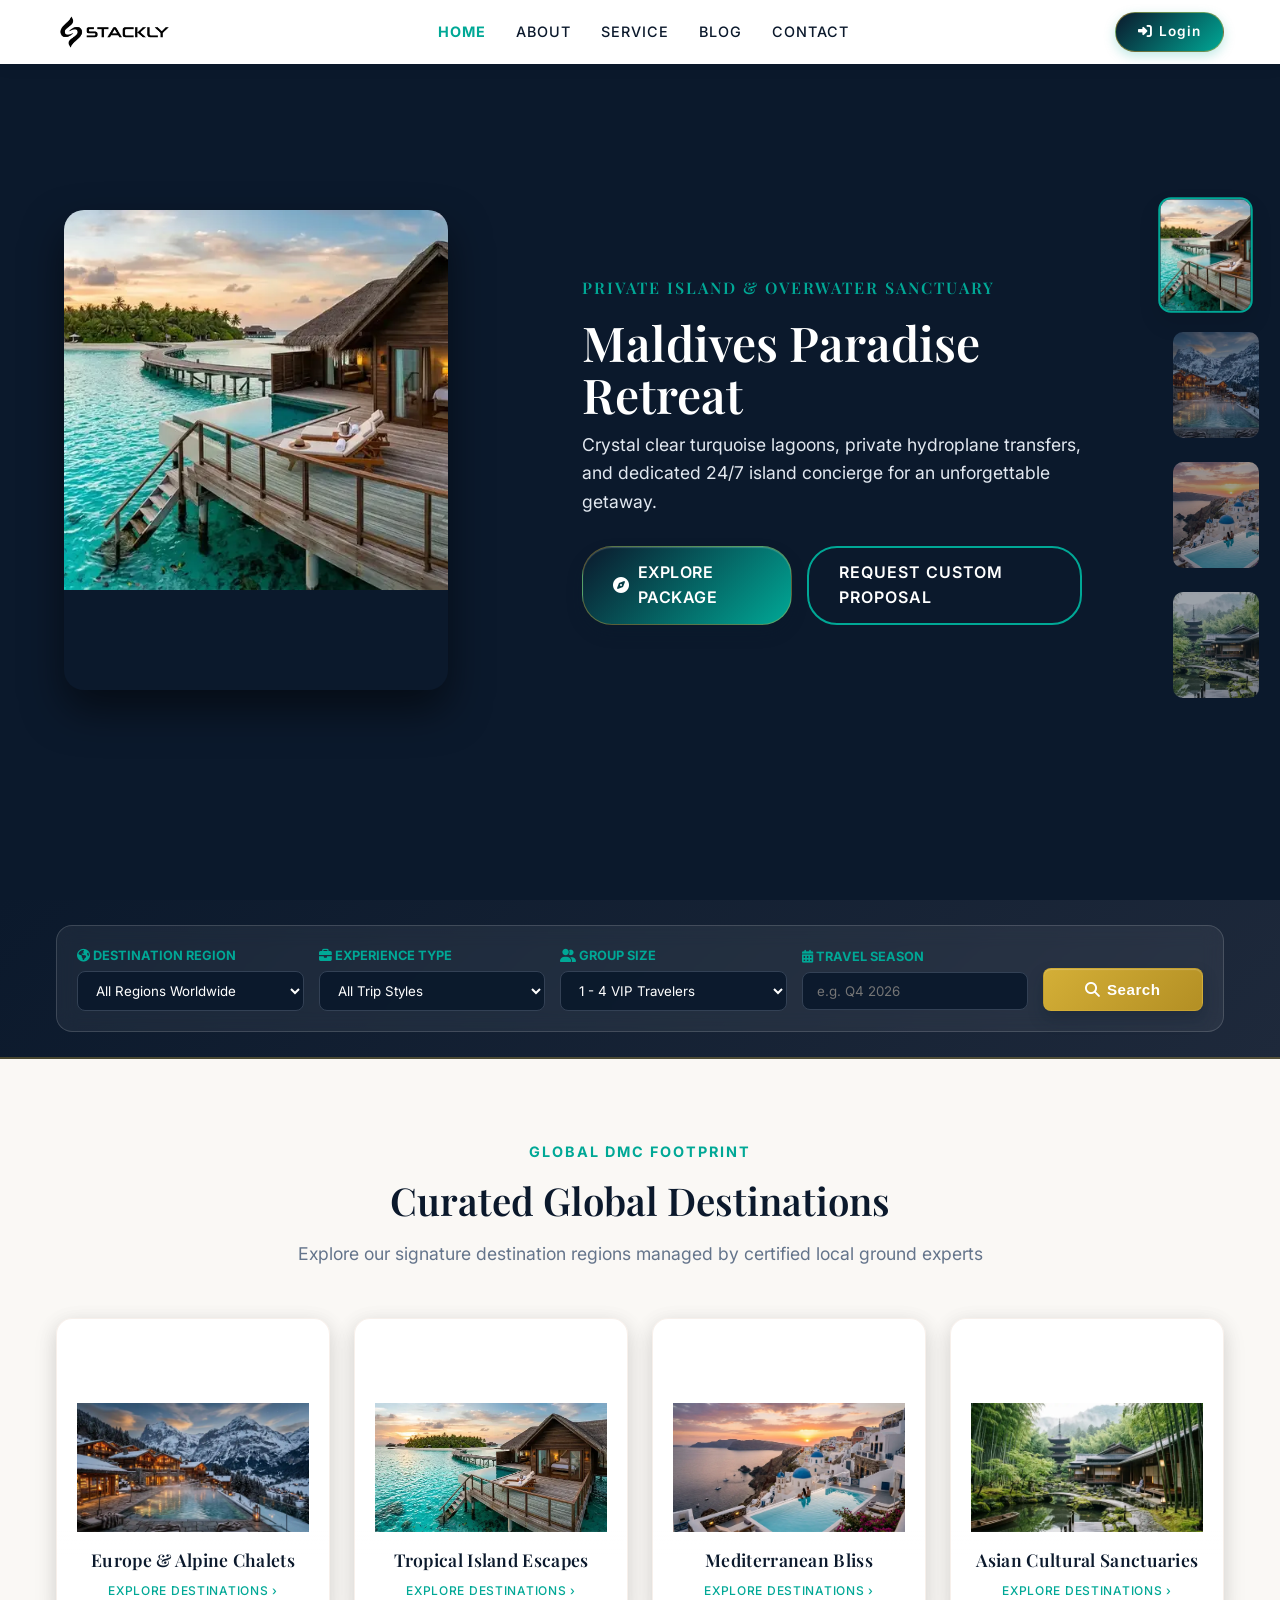
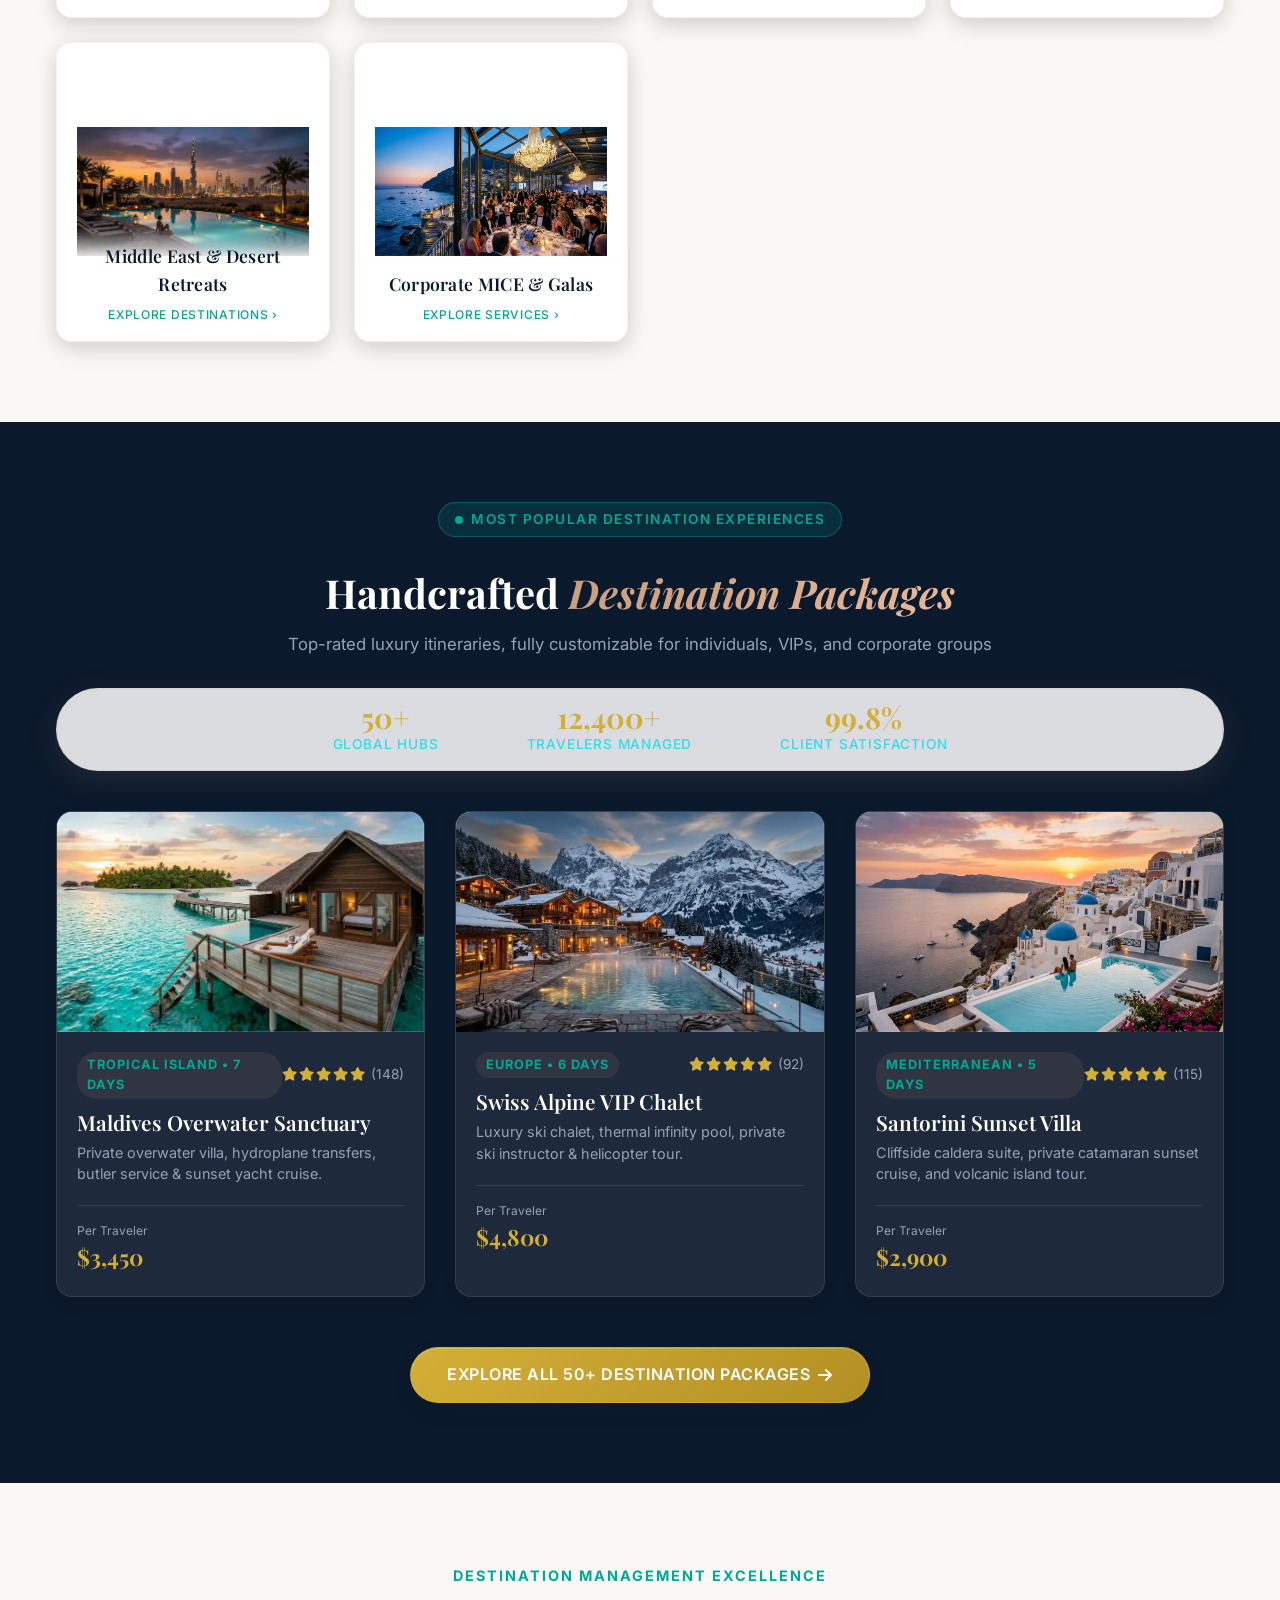
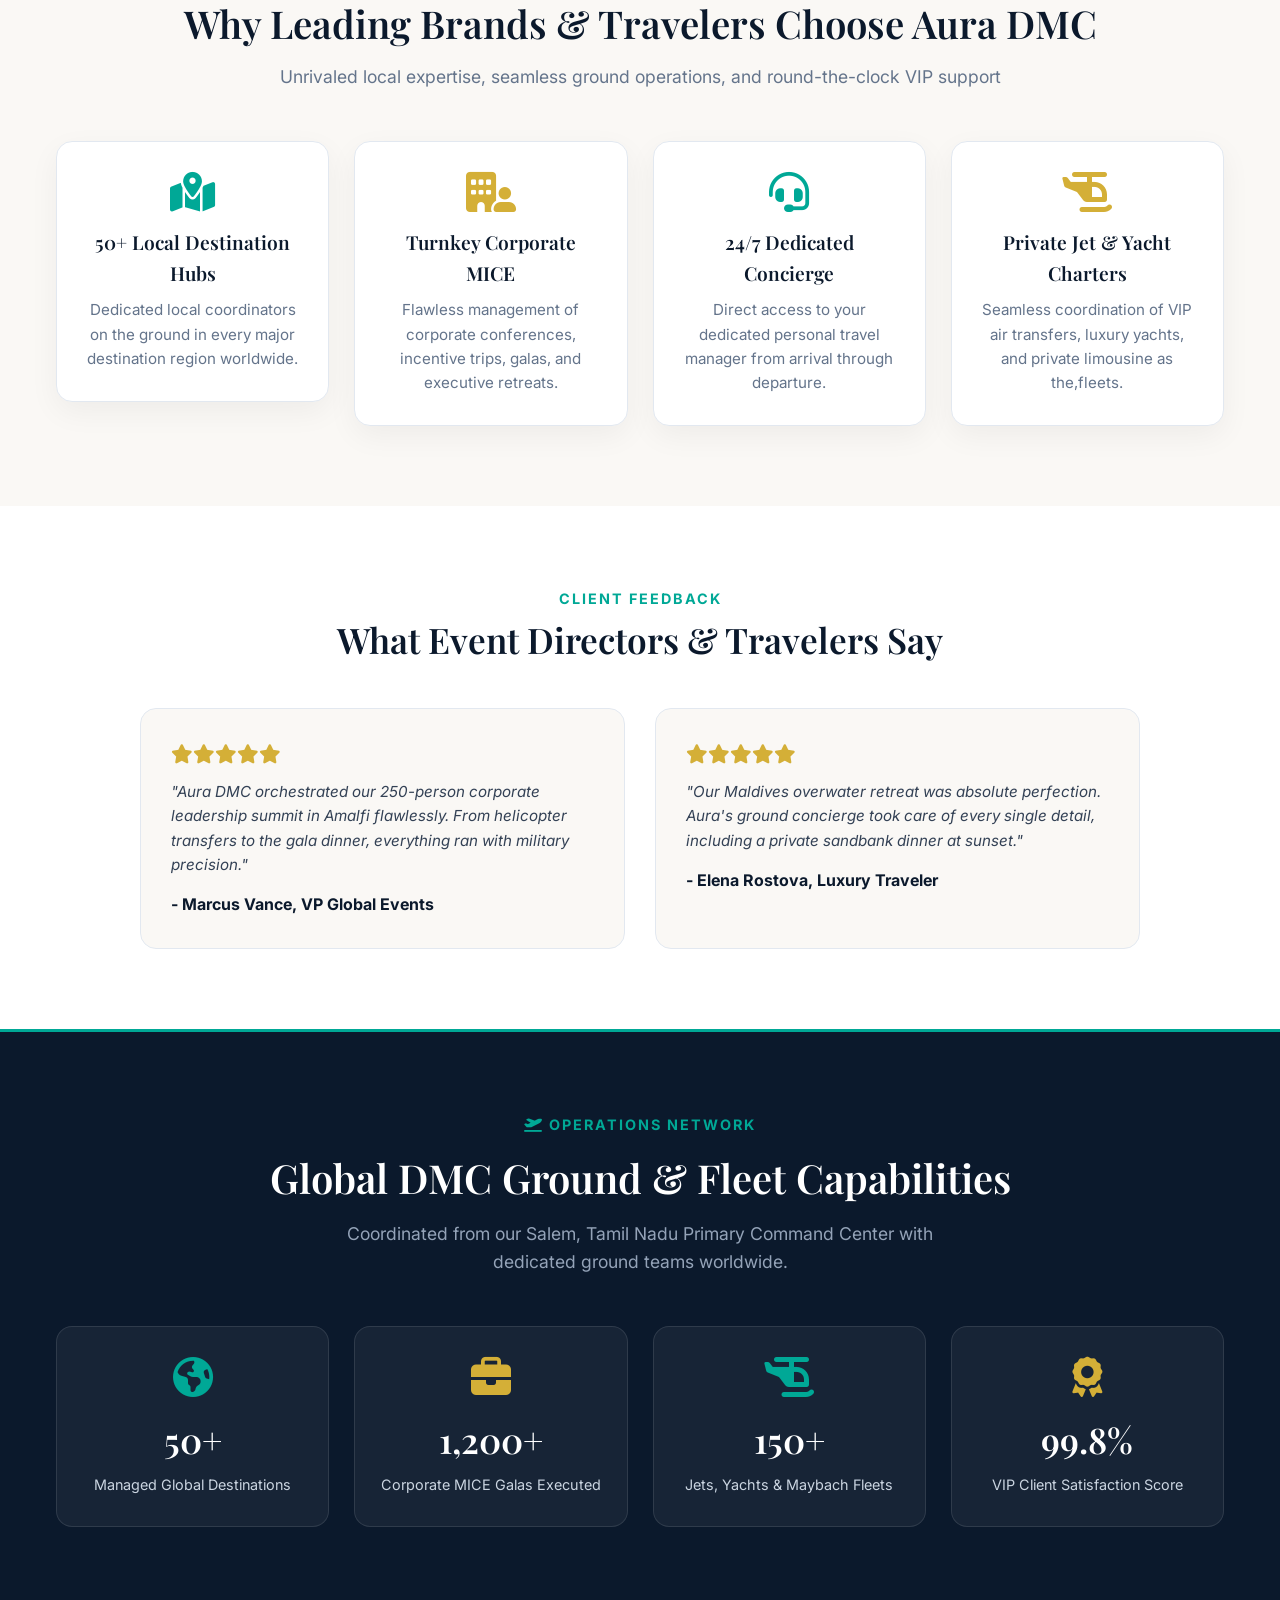
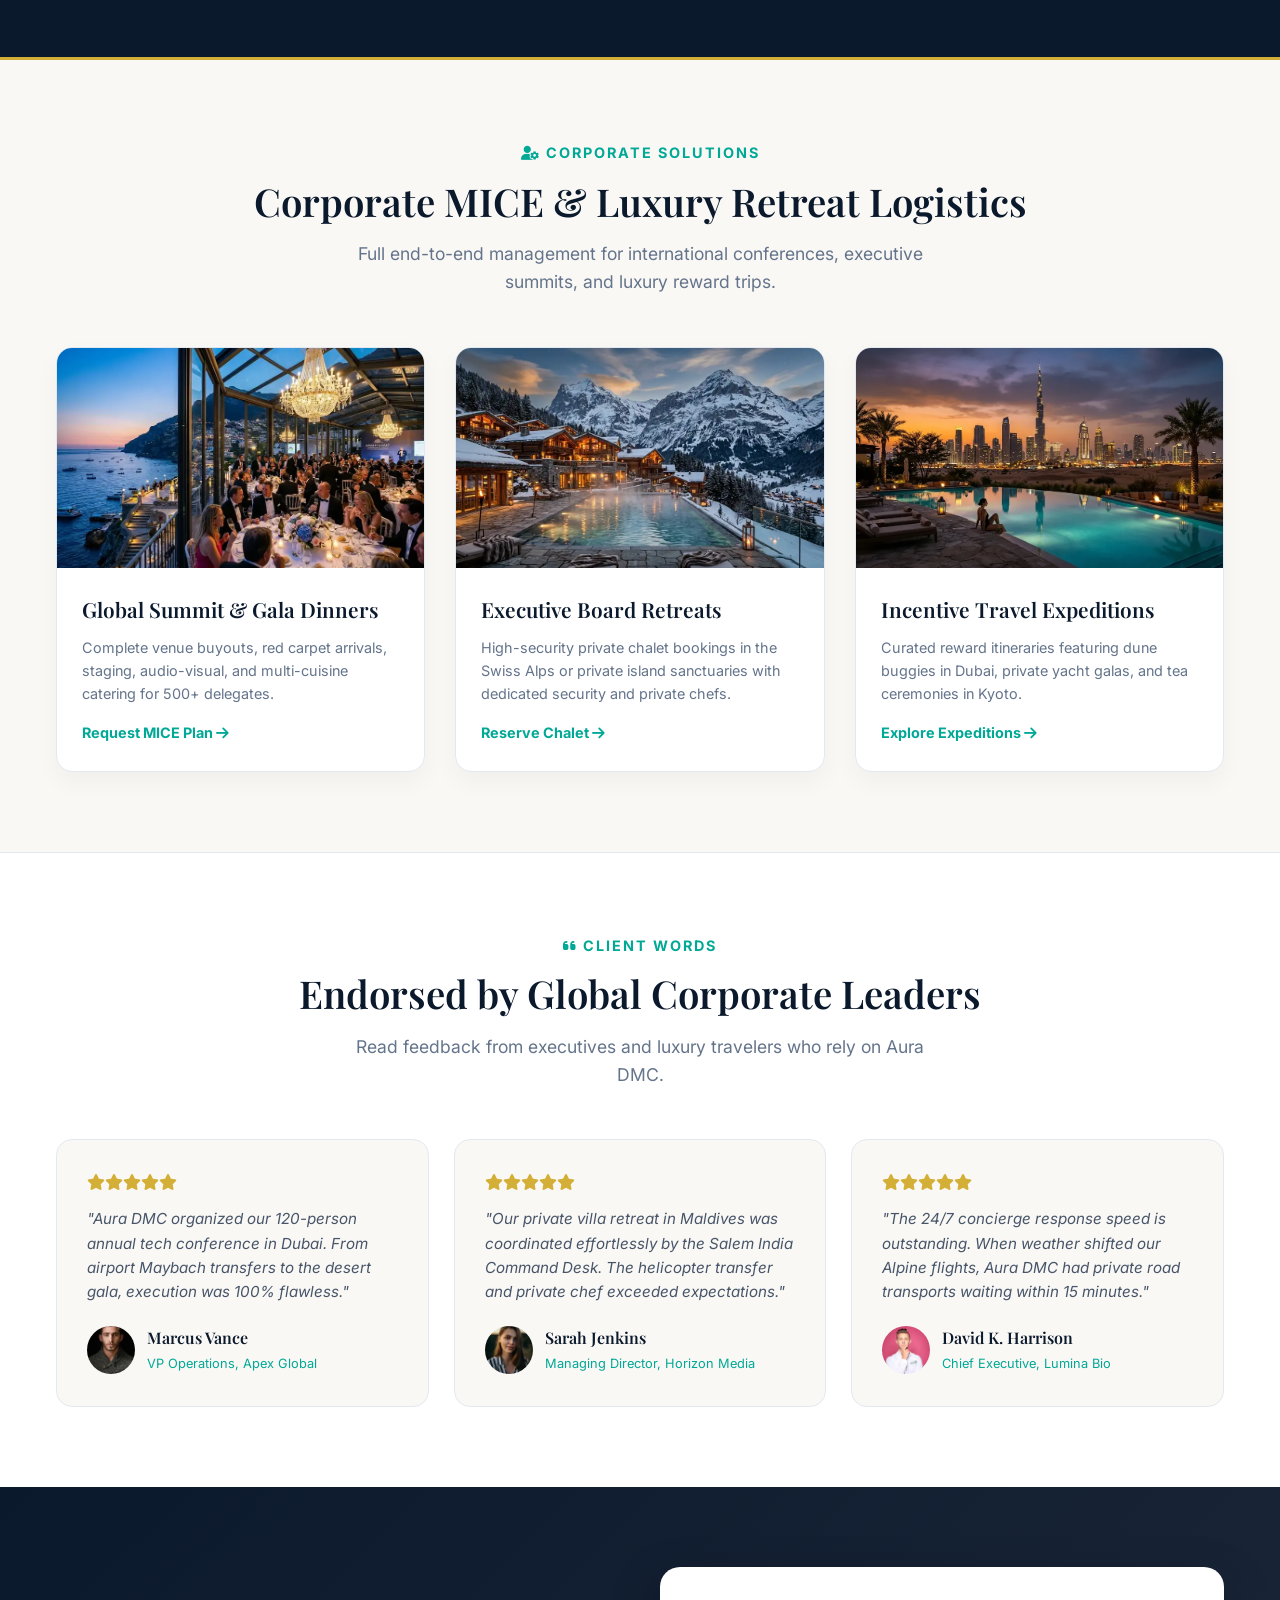
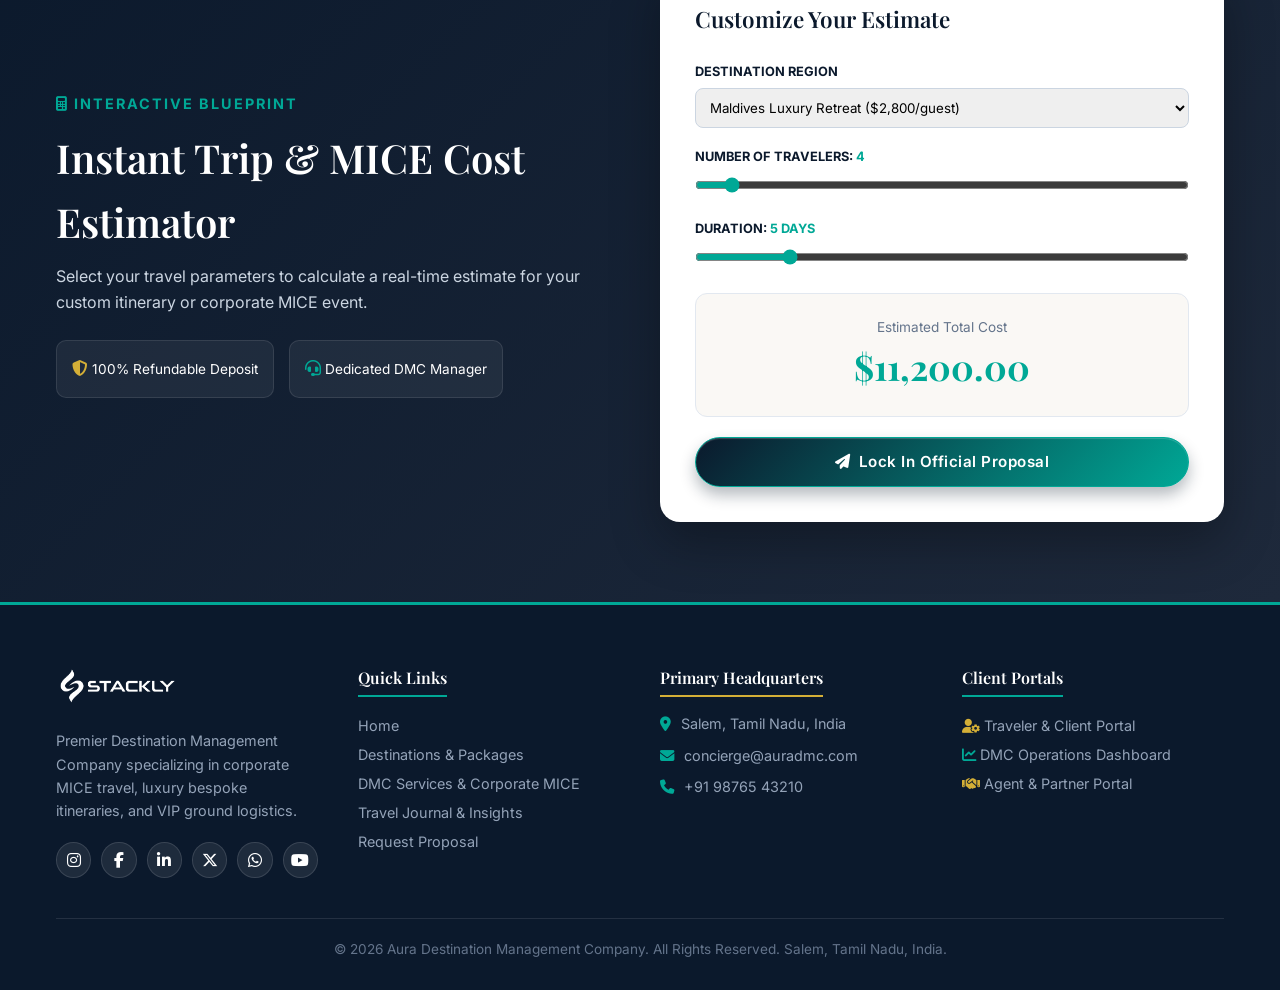
==== commit b853082a: "Add files via upload" ====
--- a/index.html
+++ b/index.html
@@ -201,7 +201,7 @@
                                 <img src="images/dest_swiss.webp" alt="Swiss Alps & Europe" loading="lazy">
                             </div>
                             <div class="cat-name">
-                                <h3>Europe & Alpine Chalets</h3>
+                                <h3>Europe & Alpine Chalets</h3><a href="404.html">
                                 <span class="cat-hint">Explore Destinations &rsaquo;</span>
                             </div>
                         </div>
@@ -226,8 +226,8 @@
                                 <img src="images/dest_maldives.webp" alt="Tropical Islands" loading="lazy">
                             </div>
                             <div class="cat-name">
-                                <h3>Tropical Island Escapes</h3>
-                                <span class="cat-hint">Explore Destinations &rsaquo;</span>
+                                <h3>Tropical Island Escapes</h3><a href="404.html">
+                                <span class="cat-hint">Explore Destinations &rsaquo;</span></a>
                             </div>
                         </div>
                         <div class="card-back" style="background: #0B192C; color: #fff; padding: 25px;">
@@ -251,8 +251,8 @@
                                 <img src="images/dest_santorini.webp" alt="Mediterranean Bliss" loading="lazy">
                             </div>
                             <div class="cat-name">
-                                <h3>Mediterranean Bliss</h3>
-                                <span class="cat-hint">Explore Destinations &rsaquo;</span>
+                                <h3>Mediterranean Bliss</h3><a href="404.html">
+                                <span class="cat-hint">Explore Destinations &rsaquo;</span></a>
                             </div>
                         </div>
                         <div class="card-back" style="background: #0B192C; color: #fff; padding: 25px;">
@@ -276,8 +276,8 @@
                                 <img src="images/dest_kyoto.webp" alt="Kyoto Cultural" loading="lazy">
                             </div>
                             <div class="cat-name">
-                                <h3>Asian Cultural Sanctuaries</h3>
-                                <span class="cat-hint">Explore Destinations &rsaquo;</span>
+                                <h3>Asian Cultural Sanctuaries</h3><a href="404.html">
+                                <span class="cat-hint">Explore Destinations &rsaquo;</span></a>
                             </div>
                         </div>
                         <div class="card-back" style="background: #0B192C; color: #fff; padding: 25px;">
@@ -301,8 +301,8 @@
                                 <img src="images/dest_dubai.webp" alt="Middle East Desert" loading="lazy">
                             </div>
                             <div class="cat-name">
-                                <h3>Middle East & Desert Retreats</h3>
-                                <span class="cat-hint">Explore Destinations &rsaquo;</span>
+                                <h3>Middle East & Desert Retreats</h3><a href="404.html">
+                                <span class="cat-hint">Explore Destinations &rsaquo;</span></a>
                             </div>
                         </div>
                         <div class="card-back" style="background: #0B192C; color: #fff; padding: 25px;">
@@ -326,8 +326,8 @@
                                 <img src="images/dest_corporate.webp" alt="Corporate MICE" loading="lazy">
                             </div>
                             <div class="cat-name">
-                                <h3>Corporate MICE & Galas</h3>
-                                <span class="cat-hint">Explore Services &rsaquo;</span>
+                                <h3>Corporate MICE & Galas</h3><a href="404.html">
+                                <span class="cat-hint">Explore Services &rsaquo;</span></a>
                             </div>
                         </div>
                         <div class="card-back" style="background: #0B192C; color: #fff; padding: 25px;">
@@ -360,15 +360,15 @@
                 <div class="bs-stats-bar" data-aos="fade-up" data-aos-delay="100" style="display: flex; justify-content: center; gap: 40px; margin-top: 25px; flex-wrap: wrap;">
                     <div class="bs-stat">
                         <span class="bs-stat-num" style="font-size: 1.8rem; font-weight: 700; color: #D4AF37;">50+</span>
-                        <span class="bs-stat-lbl" style="display: block; font-size: 0.85rem; color: #CBD5E1;">Global Hubs</span>
+                        <span class="bs-stat-lbl" style="display: block; font-size: 0.85rem; color: #18dfede4;">Global Hubs</span>
                     </div>
                     <div class="bs-stat">
-                        <span class="bs-stat-num" style="font-size: 1.8rem; font-weight: 700; color: #00A896;">12,400+</span>
-                        <span class="bs-stat-lbl" style="display: block; font-size: 0.85rem; color: #CBD5E1;">Travelers Managed</span>
+                        <span class="bs-stat-num" style="font-size: 1.8rem; font-weight: 700; color: #D4AF37;">12,400+</span>
+                        <span class="bs-stat-lbl" style="display: block; font-size: 0.85rem; color: #18dfede4;">Travelers Managed</span>
                     </div>
                     <div class="bs-stat">
                         <span class="bs-stat-num" style="font-size: 1.8rem; font-weight: 700; color: #D4AF37;">99.8%</span>
-                        <span class="bs-stat-lbl" style="display: block; font-size: 0.85rem; color: #CBD5E1;">Client Satisfaction</span>
+                        <span class="bs-stat-lbl" style="display: block; font-size: 0.85rem; color: #18dfede4;">Client Satisfaction</span>
                     </div>
                 </div>
             </div>
@@ -517,7 +517,7 @@
                     <div class="feature-card" style="background: #fff; padding: 30px; border-radius: 16px; box-shadow: 0 10px 30px rgba(0,0,0,0.05); text-align: center; border: 1px solid #E2E8F0;">
                         <i class="fa-solid fa-helicopter" style="font-size: 2.5rem; color: #D4AF37; margin-bottom: 15px;"></i>
                         <h3 style="color: #0B192C; font-size: 1.2rem; margin-bottom: 10px;">Private Jet & Yacht Charters</h3>
-                        <p style="color: #64748B; font-size: 0.95rem;">Seamless coordination of VIP air transfers, luxury yachts, and private limousine fleets.</p>
+                        <p style="color: #64748B; font-size: 0.95rem;">Seamless coordination of VIP air transfers, luxury yachts, and private limousine as the,fleets.</p>
                     </div>
                 </div>
             </div>
@@ -541,7 +541,7 @@
 
                 <div style="background: #FAF8F5; padding: 30px; border-radius: 16px; border: 1px solid #E2E8F0; text-align: left;" data-aos="fade-up" data-aos-delay="100">
                     <div style="color: #D4AF37; font-size: 1.2rem; margin-bottom: 10px;"><i class="fa-solid fa-star"></i><i class="fa-solid fa-star"></i><i class="fa-solid fa-star"></i><i class="fa-solid fa-star"></i><i class="fa-solid fa-star"></i></div>
-                    <p style="color: #334155; font-style: italic; font-size: 0.95rem; line-height: 1.6;">"Our Maldives overwater retreat was absolute perfection. Aura's ground concierge took care of every single detail, including a private sandbank dinner at sunset."</p>
+                    <p style="color: #334155; font-style: italic; font-size: 0.95rem; line-height: 1.6;">"Our Maldives overwater retreat was absolute perfection. Aura's ground concierge took care of every single detail, including a private sandbank dinner at  sunset."</p>
                     <div style="margin-top: 15px; font-weight: 700; color: #0B192C;">- Elena Rostova, Luxury Traveler</div>
                 </div>
             </div>
@@ -747,7 +747,9 @@
             <div style="display: grid; grid-template-columns: repeat(auto-fit, minmax(220px, 1fr)); gap: 40px; margin-bottom: 40px;">
                 <div>
                     <div style="margin-bottom: 15px;">
-                        <img src="images/stackly_logo.webp" alt="Aura DMC Logo" style="height: 42px; width: auto; object-fit: contain; filter: brightness(0) invert(1);">
+                        <a href="404.html" style="display: inline-block;">
+                            <img src="images/stackly_logo.webp" alt="Aura DMC Logo" style="height: 42px; width: auto; object-fit: contain; filter: brightness(0) invert(1);">
+                        </a>
                     </div>
                     <p style="font-size: 0.9rem; line-height: 1.6; color: #94A3B8;">Premier Destination Management Company specializing in corporate MICE travel, luxury bespoke itineraries, and VIP ground logistics.</p>
                     
--- a/assets/css/style.css
+++ b/assets/css/style.css
@@ -341,24 +341,23 @@
     to { transform: scale(2.5); opacity: 0; }
 }
 
-/* Sticky Header Animation */
-header { transition: background 0.3s ease, padding 0.3s ease, box-shadow 0.3s ease; z-index: 1000; }
-header.sticky {
-    position: fixed;
-    top: 0; left: 0; width: 100%;
-    background: rgba(255, 255, 255, 0.95);
-    backdrop-filter: blur(5px);
-    box-shadow: 0 2px 10px rgba(0,0,0,0.1);
-    animation: slideDown 0.3s ease forwards;
-}
-@keyframes slideDown {
-    from { transform: translateY(-100%); }
-    to { transform: translateY(0); }
-}
-
-/* Transparent Header Overrides */
-header { background-color: transparent !important; position: fixed !important; z-index: 10001 !important; }
-header.sticky { position: fixed !important; background: rgba(255, 255, 255, 0.95) !important; z-index: 10001 !important; }
+/* Sticky Header Styles */
+header {
+    position: fixed !important;
+    top: 0 !important;
+    left: 0 !important;
+    width: 100% !important;
+    background: #ffffff !important;
+    background-color: #ffffff !important;
+    box-shadow: 0 2px 15px rgba(0,0,0,0.08) !important;
+    z-index: 100000 !important;
+}
+header.scrolled, header.sticky {
+    background: #ffffff !important;
+    background-color: #ffffff !important;
+    box-shadow: 0 4px 20px rgba(0,0,0,0.12) !important;
+    z-index: 100000 !important;
+}
 
 
 /* --- GLOBAL RESPONSIVE & FUNCTIONAL FIXES --- */
--- a/assets/css/responsive-fixes.css
+++ b/assets/css/responsive-fixes.css
@@ -221,27 +221,40 @@
 }
 
 @media (max-width: 768px) {
-    /* ===== MOBILE MENU SLIDE IN FROM RIGHT ===== */
+    /* ===== FULL SCREEN MOBILE MENU OVERLAY ===== */
     .nav-links {
         position: fixed !important;
         top: 0 !important;
-        right: -100% !important;
-        width: 75% !important;
-        max-width: 320px !important;
+        left: 0 !important;
+        right: 0 !important;
+        bottom: 0 !important;
+        width: 100vw !important;
+        max-width: 100vw !important;
         height: 100vh !important;
+        height: 100dvh !important;
         background: #fff !important;
         flex-direction: column !important;
-        align-items: flex-start !important;
-        padding: 90px 30px 40px 30px !important;
-        box-shadow: -5px 0 30px rgba(0,0,0,0.15) !important;
+        align-items: center !important;
+        justify-content: center !important;
+        padding: 90px 24px 50px 24px !important;
+        box-shadow: 0 10px 40px rgba(0,0,0,0.12) !important;
         overflow-y: auto !important;
-        z-index: 9999 !important;
-        transition: right 0.35s cubic-bezier(0.4, 0, 0.2, 1) !important;
-        gap: 8px !important;
+        z-index: 100005 !important;
+        opacity: 0 !important;
+        visibility: hidden !important;
+        pointer-events: none !important;
+        transition: opacity 0.35s ease, visibility 0.35s ease, transform 0.35s cubic-bezier(0.4, 0, 0.2, 1) !important;
+        transform: scale(0.96) translateY(-15px) !important;
+        gap: 16px !important;
     }
 
     .nav-links.active {
+        opacity: 1 !important;
+        visibility: visible !important;
+        pointer-events: auto !important;
+        transform: scale(1) translateY(0) !important;
         right: 0 !important;
+        left: 0 !important;
     }
 
     .nav-links li {
@@ -263,24 +276,31 @@
     /* ===== DARK OVERLAY BEHIND MENU ===== */
     .menu-overlay {
         position: fixed !important;
-        inset: 0 !important;
-        background: rgba(0, 0, 0, 0.5) !important;
-        z-index: 9998 !important;
+        top: 0 !important;
+        left: 0 !important;
+        width: 100vw !important;
+        height: 100vh !important;
+        background: rgba(11, 25, 44, 0.5) !important;
+        z-index: 99990 !important;
         opacity: 0 !important;
         visibility: hidden !important;
+        pointer-events: none !important;
         transition: opacity 0.35s ease, visibility 0.35s ease !important;
     }
 
     .menu-overlay.active {
         opacity: 1 !important;
         visibility: visible !important;
+        pointer-events: auto !important;
     }
 
     /* ===== HAMBURGER ALWAYS ON TOP ===== */
-    .mobile-menu-btn {
-        position: relative;
-        z-index: 10000 !important;
-        cursor: pointer;
+    .mobile-menu-btn, button.mobile-menu-btn {
+        position: relative !important;
+        z-index: 100010 !important;
+        cursor: pointer !important;
+        touch-action: manipulation !important;
+        -webkit-tap-highlight-color: transparent !important;
     }
 
     /* ===== HIDE DESKTOP BUTTONS IN MOBILE HEADER ===== */
@@ -660,44 +680,136 @@
    ========================================================= */
 
 @media (max-width: 576px) {
-    /* Global Reset & Container */
+    /* Global Reset & Container down to 320px */
     html, body {
         overflow-x: hidden !important;
         max-width: 100vw !important;
     }
 
     .container {
-        padding-left: 14px !important;
-        padding-right: 14px !important;
+        padding-left: 10px !important;
+        padding-right: 10px !important;
         width: 100% !important;
         max-width: 100% !important;
         box-sizing: border-box !important;
     }
 
     /* Header & Navigation on 320px - 576px */
+    .navbar {
+        display: flex !important;
+        justify-content: space-between !important;
+        align-items: center !important;
+        padding: 6px 0 !important;
+        width: 100% !important;
+    }
+
+    .nav-logo-img, .logo img {
+        max-width: 120px !important;
+        height: 32px !important;
+        object-fit: contain !important;
+    }
+
     .logo {
-        font-size: 1.15rem !important;
+        font-size: 1rem !important;
+        gap: 4px !important;
+        max-width: 130px !important;
+    }
+
+    .nav-icons {
+        display: flex !important;
+        align-items: center !important;
         gap: 6px !important;
-    }
-
-    .logo span:first-child {
-        font-size: 0.9rem !important;
-        padding: 4px 8px !important;
-    }
-
-    .logo span:last-child {
-        font-size: 0.85rem !important;
-    }
-
-    .cart-icon {
-        margin-right: 12px !important;
-        font-size: 1.15rem !important;
+        position: relative !important;
+        z-index: 100005 !important;
+        flex-shrink: 0 !important;
+    }
+
+    .nav-icons a.btn-login-nav {
+        padding: 5px 10px !important;
+        font-size: 0.72rem !important;
+        letter-spacing: 0.5px !important;
+        white-space: nowrap !important;
+    }
+
+    .mobile-menu-btn, button.mobile-menu-btn {
+        display: flex !important;
+        align-items: center !important;
+        justify-content: center !important;
+        width: 40px !important;
+        height: 40px !important;
+        min-width: 40px !important;
+        min-height: 40px !important;
+        padding: 0 !important;
+        background: transparent !important;
+        border: none !important;
+        outline: none !important;
+        cursor: pointer !important;
+        position: relative !important;
+        z-index: 100006 !important;
+        flex-shrink: 0 !important;
+        touch-action: manipulation !important;
+        -webkit-tap-highlight-color: transparent !important;
+    }
+
+    .hamburger-icon span, .mobile-menu-btn span {
+        width: 20px !important;
+        left: 9px !important;
+        pointer-events: none !important;
     }
 
     .nav-links {
-        width: 85% !important;
-        max-width: 280px !important;
-        padding: 70px 20px 30px !important;
+        position: fixed !important;
+        top: 0 !important;
+        left: 0 !important;
+        right: 0 !important;
+        bottom: 0 !important;
+        width: 100vw !important;
+        max-width: 100vw !important;
+        height: 100vh !important;
+        height: 100dvh !important;
+        background: #ffffff !important;
+        flex-direction: column !important;
+        align-items: center !important;
+        justify-content: center !important;
+        padding: 80px 20px 40px 20px !important;
+        box-shadow: 0 10px 40px rgba(0,0,0,0.12) !important;
+        overflow-y: auto !important;
+        z-index: 100005 !important;
+        opacity: 0 !important;
+        visibility: hidden !important;
+        pointer-events: none !important;
+        transition: opacity 0.35s ease, visibility 0.35s ease, transform 0.35s cubic-bezier(0.4, 0, 0.2, 1) !important;
+        transform: scale(0.96) translateY(-15px) !important;
+        gap: 12px !important;
+    }
+
+    .nav-links.active {
+        opacity: 1 !important;
+        visibility: visible !important;
+        pointer-events: auto !important;
+        transform: scale(1) translateY(0) !important;
+        right: 0 !important;
+        left: 0 !important;
+    }
+
+    .menu-overlay {
+        position: fixed !important;
+        top: 0 !important;
+        left: 0 !important;
+        width: 100vw !important;
+        height: 100vh !important;
+        background: rgba(11, 25, 44, 0.5) !important;
+        z-index: 99990 !important;
+        opacity: 0 !important;
+        visibility: hidden !important;
+        pointer-events: none !important;
+        transition: opacity 0.35s ease, visibility 0.35s ease !important;
+    }
+
+    .menu-overlay.active {
+        opacity: 1 !important;
+        visibility: visible !important;
+        pointer-events: auto !important;
     }
 
     /* Hero Section Scale down to 320px */
--- a/assets/css/header.css
+++ b/assets/css/header.css
@@ -123,19 +123,20 @@
         width: 100vw !important;
         max-width: 100vw !important;
         height: 100vh !important;
-        background: #ffffff !important; /* Constant Solid White Background */
+        height: 100dvh !important;
+        background: #ffffff !important;
         flex-direction: column !important;
         align-items: center !important;
         justify-content: center !important;
         padding: 90px 24px 50px 24px !important;
         box-shadow: 0 10px 40px rgba(0,0,0,0.12) !important;
         overflow-y: auto !important;
-        z-index: 100001 !important;
+        z-index: 100005 !important;
         opacity: 0 !important;
         visibility: hidden !important;
         pointer-events: none !important;
         transition: opacity 0.35s ease, visibility 0.35s ease, transform 0.35s cubic-bezier(0.4, 0, 0.2, 1) !important;
-        transform: scale(0.96) translateY(-10px) !important;
+        transform: scale(0.96) translateY(-15px) !important;
         gap: 16px !important;
     }
 
@@ -144,12 +145,14 @@
         visibility: visible !important;
         pointer-events: auto !important;
         transform: scale(1) translateY(0) !important;
+        right: 0 !important;
+        left: 0 !important;
     }
 
     .nav-links li {
-        width: 100%;
-        max-width: 340px;
-        text-align: center;
+        width: 100% !important;
+        max-width: 340px !important;
+        text-align: center !important;
     }
 
     .nav-links li a, .nav-links a {
@@ -165,11 +168,13 @@
         text-transform: uppercase !important;
         transition: all 0.3s ease !important;
         text-decoration: none !important;
+        text-align: center !important;
     }
 
     .nav-links li a:hover, .nav-links li a.nav-active, .nav-links a.nav-active {
         color: #00A896 !important;
         transform: scale(1.04) !important;
+        background: transparent !important;
     }
 
     .nav-links li:last-child a {
@@ -177,7 +182,7 @@
     }
 
     .nav-links a.btn-login-nav {
-        margin-top: 10px !important;
+        margin-top: 15px !important;
         width: 100% !important;
         padding: 14px 24px !important;
         font-size: 1rem !important;
@@ -188,20 +193,25 @@
         border: none !important;
     }
 
-    /* Light Backdrop Overlay behind Mobile Menu */
+    /* Dark Overlay behind Full Screen Menu */
     .menu-overlay {
         position: fixed !important;
-        inset: 0 !important;
-        background: rgba(255, 255, 255, 0.95) !important;
-        z-index: 100000 !important;
+        top: 0 !important;
+        left: 0 !important;
+        width: 100vw !important;
+        height: 100vh !important;
+        background: rgba(11, 25, 44, 0.5) !important;
+        z-index: 99990 !important;
         opacity: 0 !important;
         visibility: hidden !important;
-        transition: opacity 0.35s ease, visibility 0.35s ease !important;
+        pointer-events: none !important;
+        transition: opacity 0.3s ease, visibility 0.3s ease !important;
     }
 
     .menu-overlay.active {
         opacity: 1 !important;
         visibility: visible !important;
+        pointer-events: auto !important;
     }
 
     /* Mobile Toggle Hamburger Button */
@@ -209,53 +219,63 @@
         display: flex !important;
         align-items: center !important;
         justify-content: center !important;
-        width: 48px !important;
-        height: 48px !important;
-        min-width: 48px !important;
-        min-height: 48px !important;
+        width: 44px !important;
+        height: 44px !important;
+        min-width: 44px !important;
+        min-height: 44px !important;
         padding: 0 !important;
         background: transparent !important;
         border: none !important;
         outline: none !important;
         cursor: pointer !important;
         position: relative !important;
-        z-index: 100005 !important;
+        z-index: 100010 !important;
+        flex-shrink: 0 !important;
         touch-action: manipulation !important;
         -webkit-tap-highlight-color: transparent !important;
     }
 
-    .hamburger-icon span {
+    .hamburger-icon span, .mobile-menu-btn span {
         display: block !important;
         position: absolute !important;
         height: 3px !important;
-        width: 26px !important;
+        width: 24px !important;
         background: #0B192C !important;
         border-radius: 3px !important;
         opacity: 1 !important;
-        left: 11px !important;
+        left: 10px !important;
+        pointer-events: none !important;
         transition: transform 0.3s ease, opacity 0.3s ease, background-color 0.3s ease, top 0.3s ease !important;
     }
 
-    .hamburger-icon span:nth-child(1) { top: 14px !important; }
-    .hamburger-icon span:nth-child(2) { top: 22px !important; }
-    .hamburger-icon span:nth-child(3) { top: 30px !important; }
-
-    .hamburger-icon[aria-expanded="true"] span {
+    .hamburger-icon span:nth-child(1), .mobile-menu-btn span:nth-child(1) { top: 12px !important; }
+    .hamburger-icon span:nth-child(2), .mobile-menu-btn span:nth-child(2) { top: 20px !important; }
+    .hamburger-icon span:nth-child(3), .mobile-menu-btn span:nth-child(3) { top: 28px !important; }
+
+    .hamburger-icon[aria-expanded="true"] span,
+    .hamburger-icon.active span,
+    .mobile-menu-btn.active span {
         background: #0B192C !important;
     }
 
-    .hamburger-icon[aria-expanded="true"] span:nth-child(1) {
-        top: 22px !important;
+    .hamburger-icon[aria-expanded="true"] span:nth-child(1),
+    .hamburger-icon.active span:nth-child(1),
+    .mobile-menu-btn.active span:nth-child(1) {
+        top: 20px !important;
         transform: rotate(45deg) !important;
     }
 
-    .hamburger-icon[aria-expanded="true"] span:nth-child(2) {
+    .hamburger-icon[aria-expanded="true"] span:nth-child(2),
+    .hamburger-icon.active span:nth-child(2),
+    .mobile-menu-btn.active span:nth-child(2) {
         opacity: 0 !important;
         transform: translateX(-15px) !important;
     }
 
-    .hamburger-icon[aria-expanded="true"] span:nth-child(3) {
-        top: 22px !important;
+    .hamburger-icon[aria-expanded="true"] span:nth-child(3),
+    .hamburger-icon.active span:nth-child(3),
+    .mobile-menu-btn.active span:nth-child(3) {
+        top: 20px !important;
         transform: rotate(-45deg) !important;
     }
 
@@ -271,10 +291,57 @@
 
 @media (max-width: 576px) {
     .nav-icons a.btn-login-nav {
-        padding: 6px 14px !important;
-        font-size: 0.78rem !important;
+        padding: 5px 10px !important;
+        font-size: 0.72rem !important;
         letter-spacing: 0.5px !important;
     }
+
+    .nav-logo-img, .logo img {
+        max-width: 115px !important;
+        height: 30px !important;
+    }
+
+    .mobile-menu-btn, button.mobile-menu-btn {
+        width: 38px !important;
+        height: 38px !important;
+        min-width: 38px !important;
+        min-height: 38px !important;
+    }
+
+    .hamburger-icon span, .mobile-menu-btn span {
+        width: 20px !important;
+        left: 9px !important;
+    }
+
+    .hamburger-icon span:nth-child(1), .mobile-menu-btn span:nth-child(1) { top: 10px !important; }
+    .hamburger-icon span:nth-child(2), .mobile-menu-btn span:nth-child(2) { top: 17px !important; }
+    .hamburger-icon span:nth-child(3), .mobile-menu-btn span:nth-child(3) { top: 24px !important; }
+
+    .hamburger-icon[aria-expanded="true"] span:nth-child(1),
+    .hamburger-icon.active span:nth-child(1),
+    .mobile-menu-btn.active span:nth-child(1) {
+        top: 17px !important;
+    }
+
+    .hamburger-icon[aria-expanded="true"] span:nth-child(3),
+    .hamburger-icon.active span:nth-child(3),
+    .mobile-menu-btn.active span:nth-child(3) {
+        top: 17px !important;
+    }
+
+    .nav-links {
+        width: 100vw !important;
+        max-width: 100vw !important;
+        padding: 80px 20px 40px 20px !important;
+        gap: 12px !important;
+    }
+
+    .nav-links li a, .nav-links a {
+        padding: 12px 16px !important;
+        font-size: 1.1rem !important;
+        letter-spacing: 1px !important;
+    }
+}
 }
 
 /* Hide toggle menu and mobile-only items strictly in Desktop view (> 992px) */
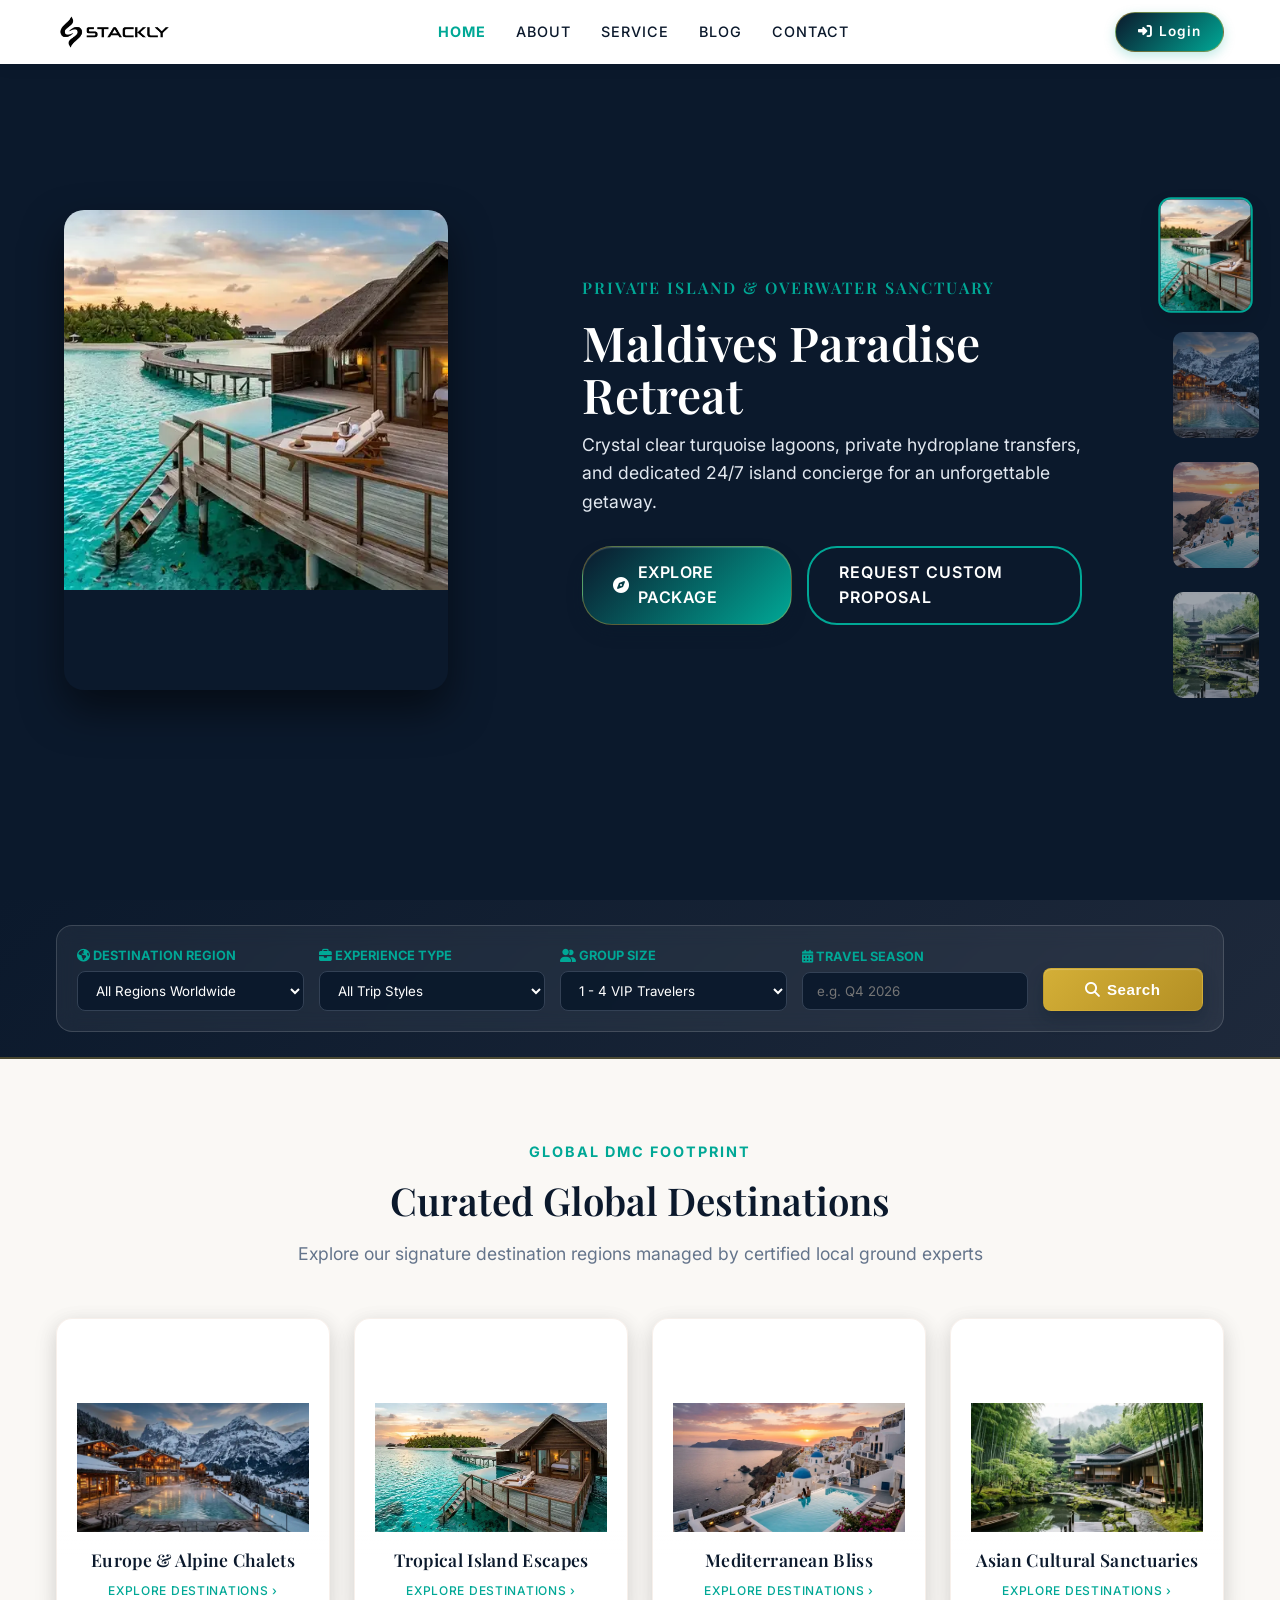
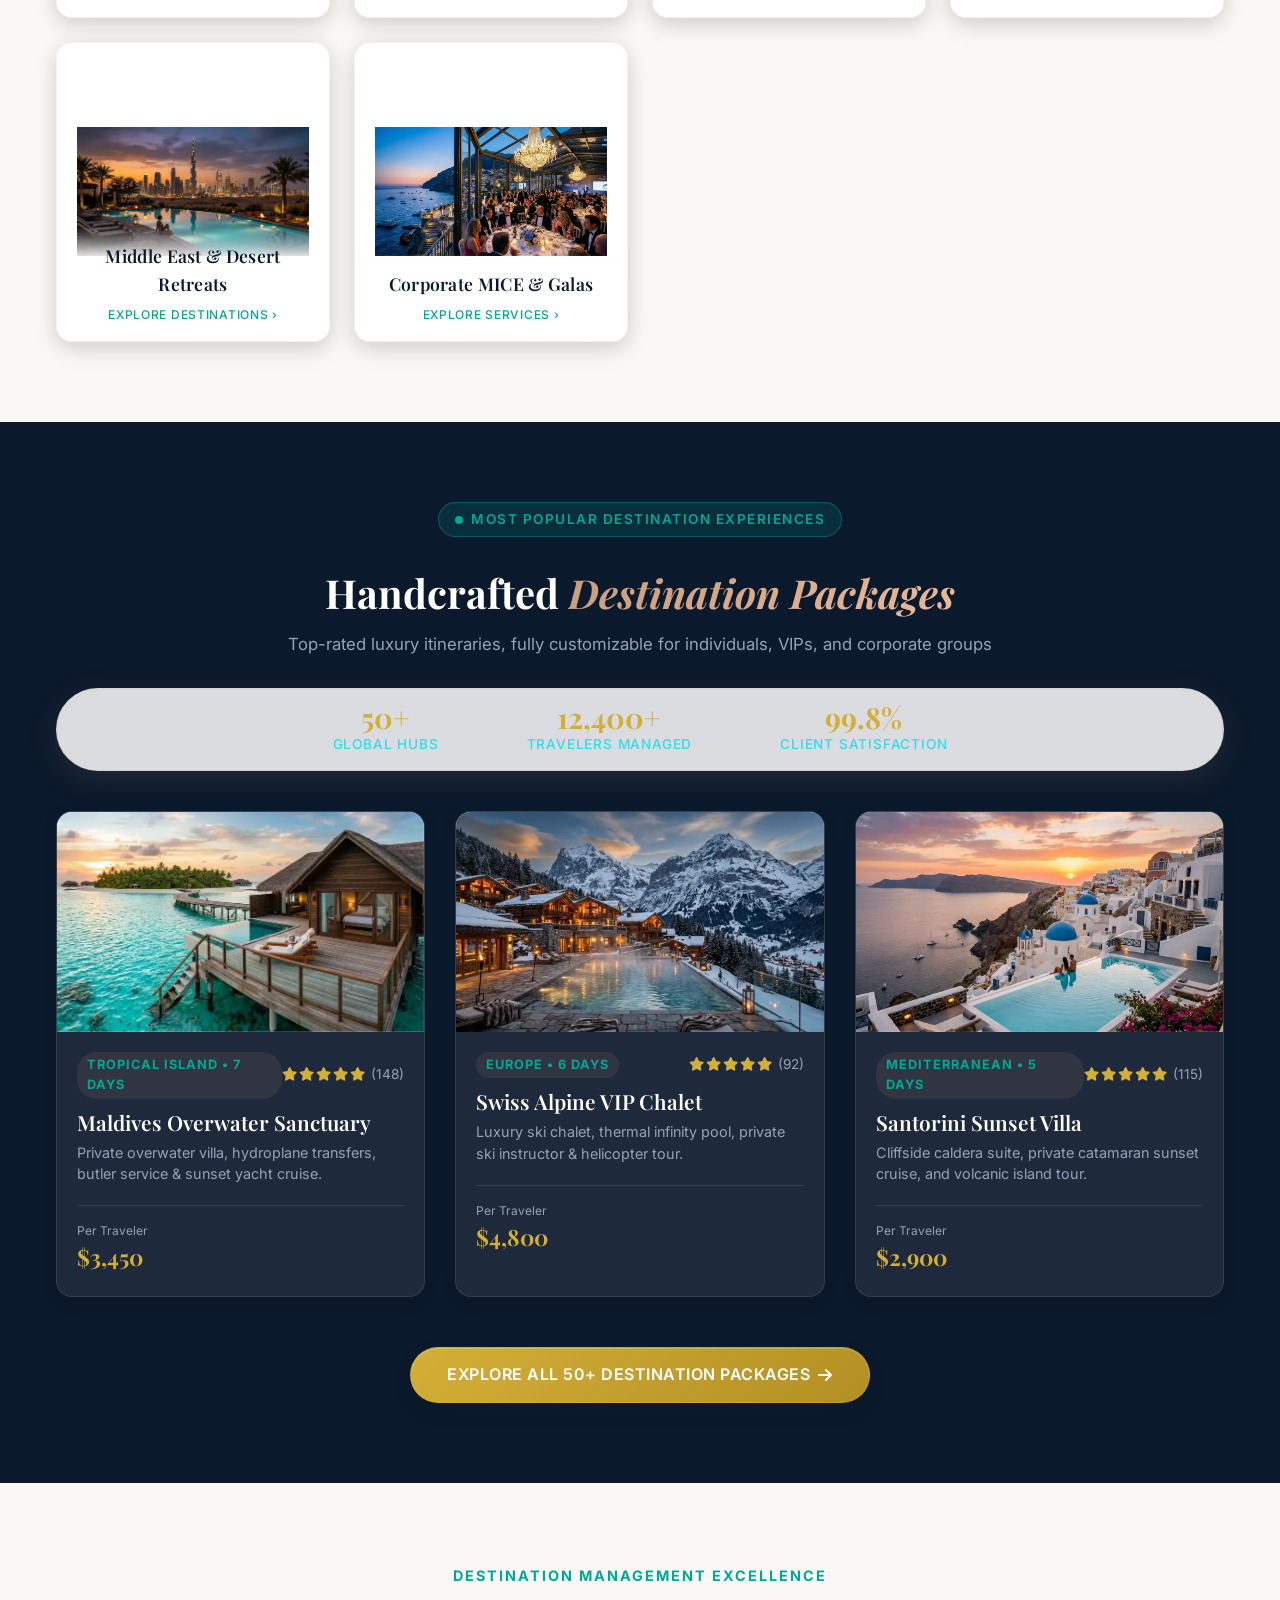
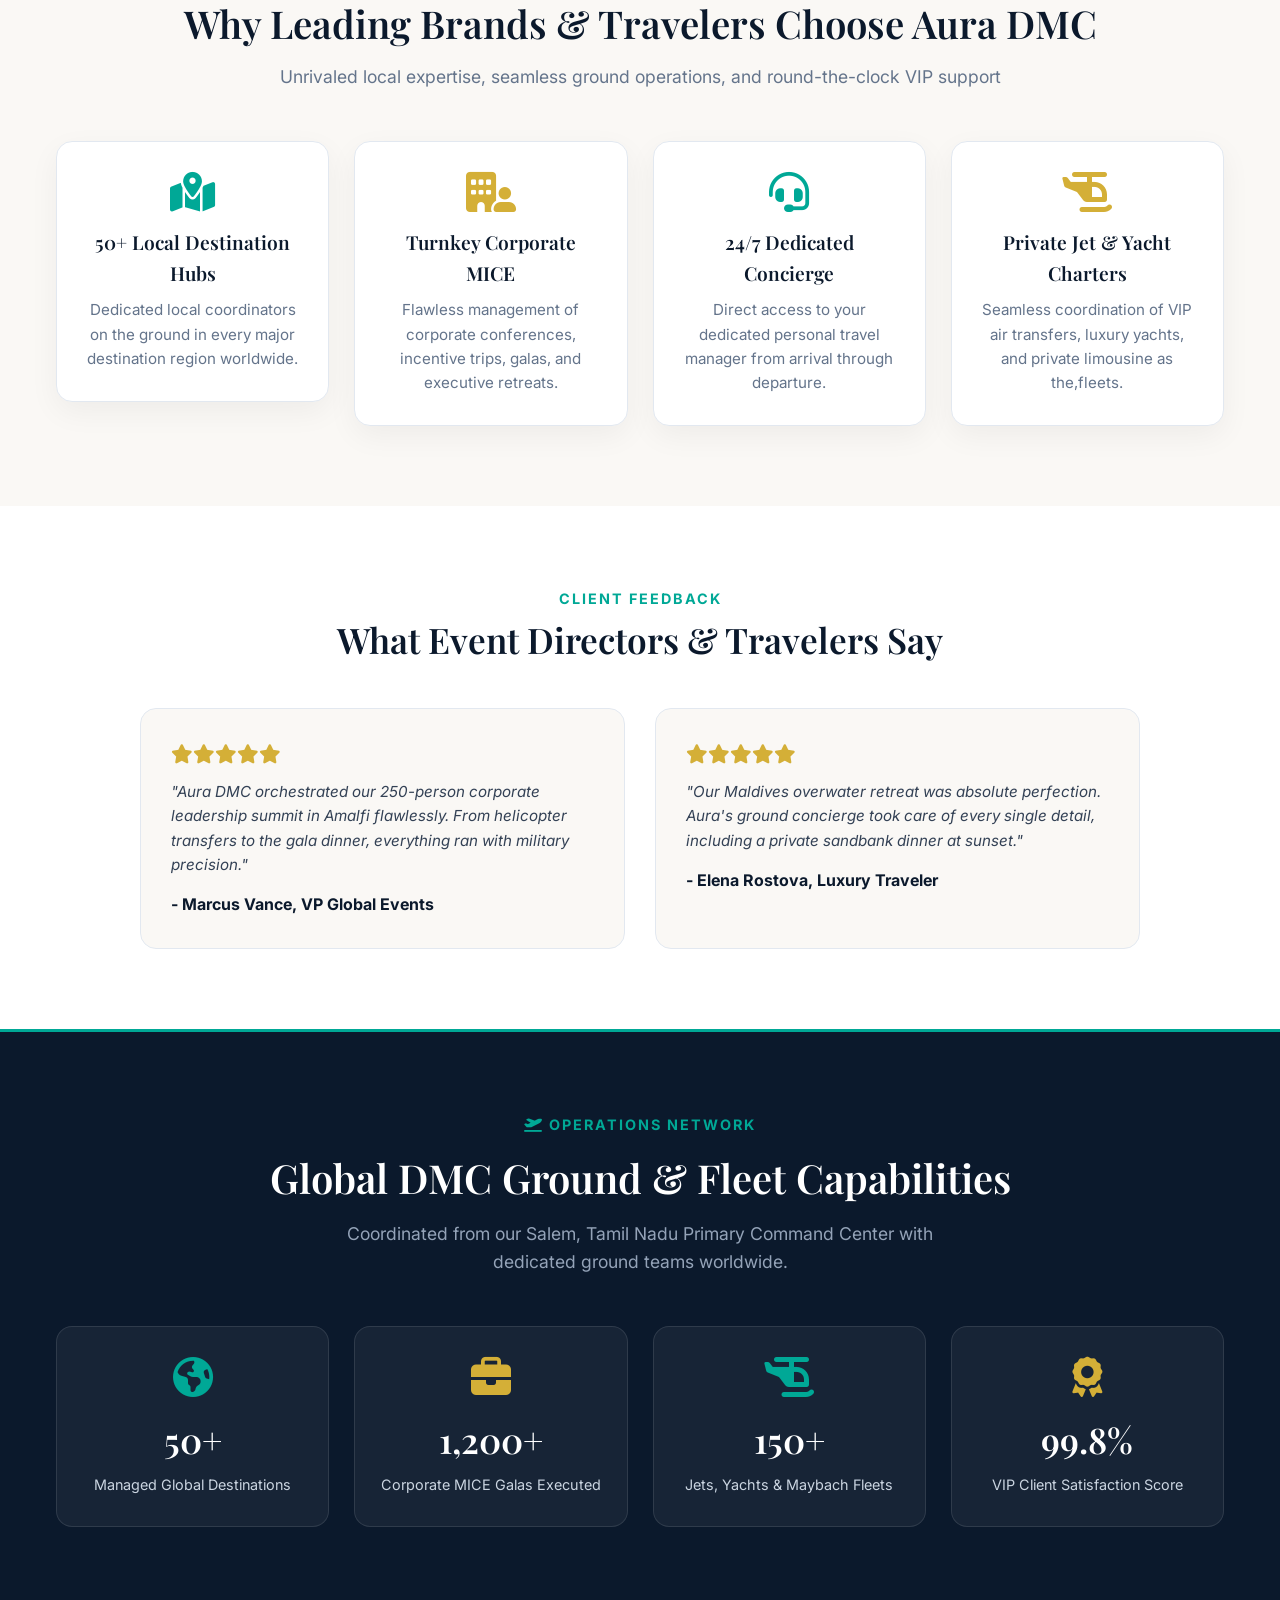
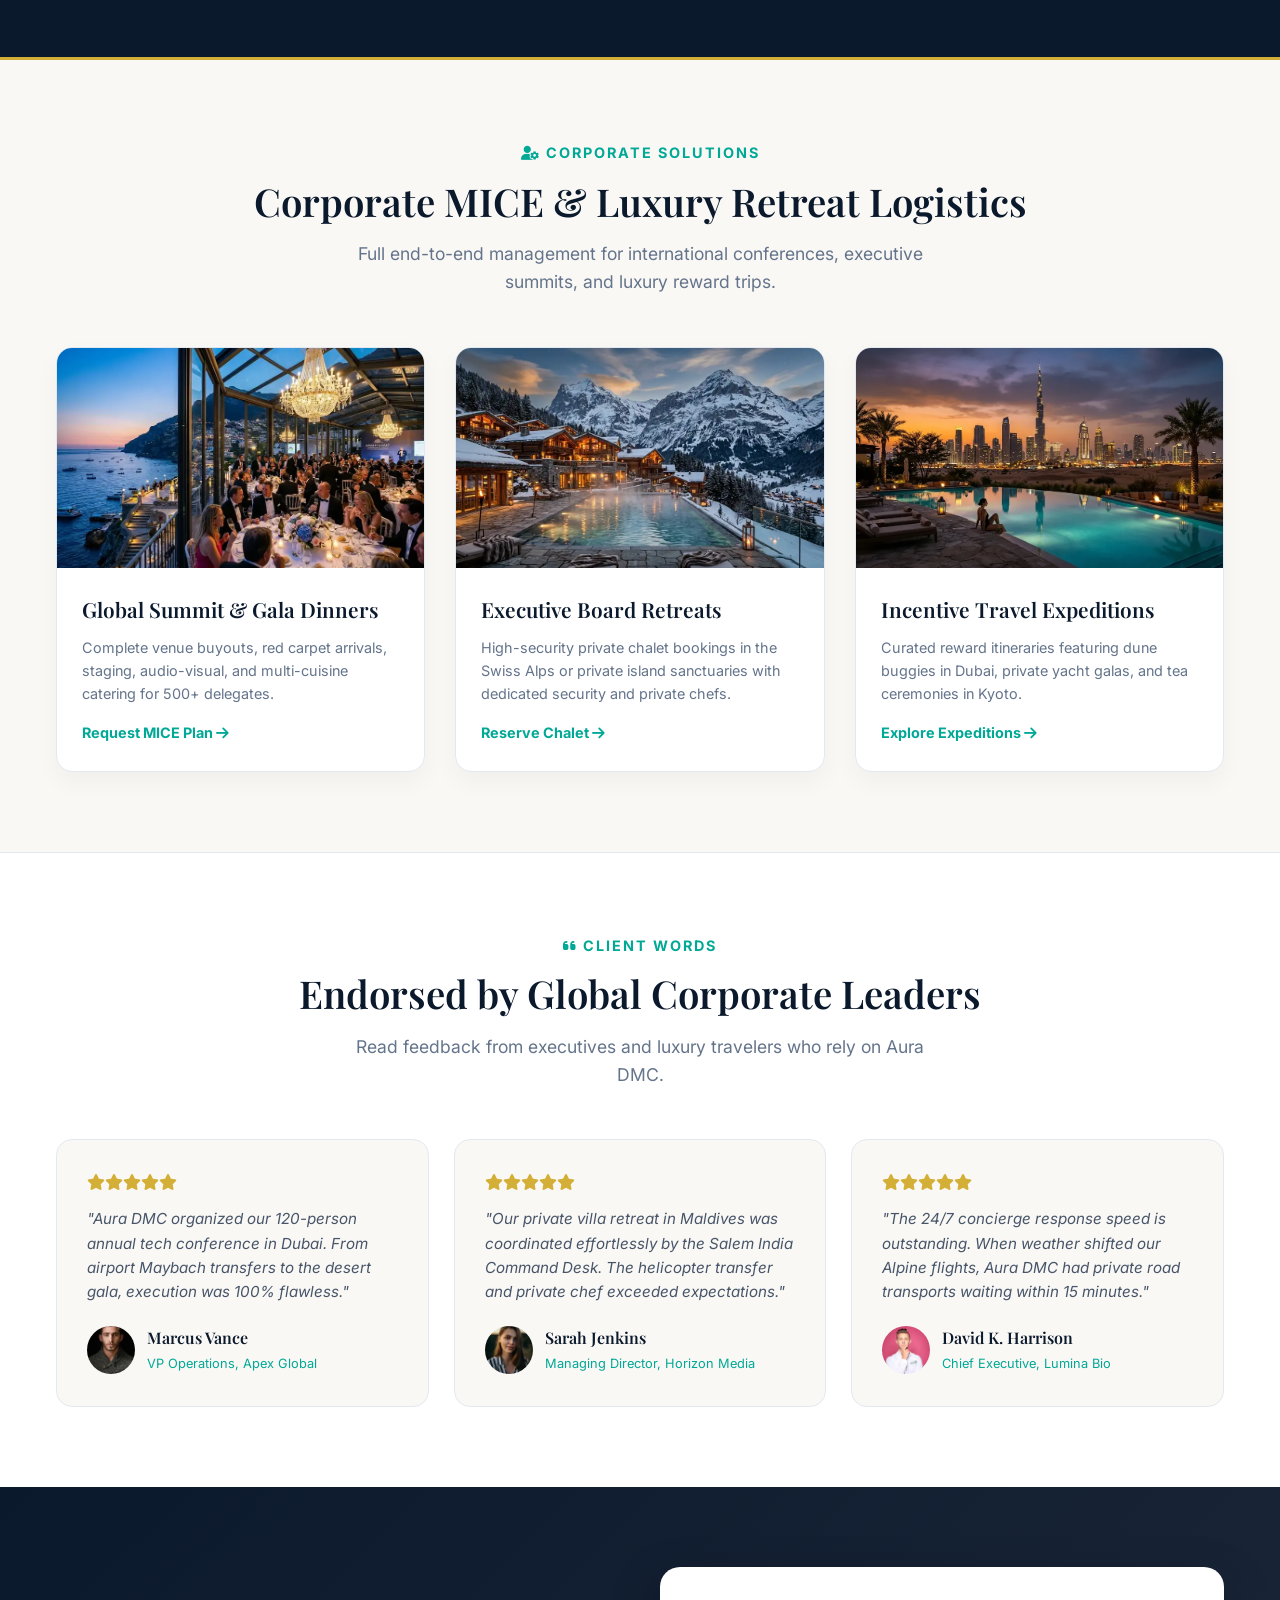
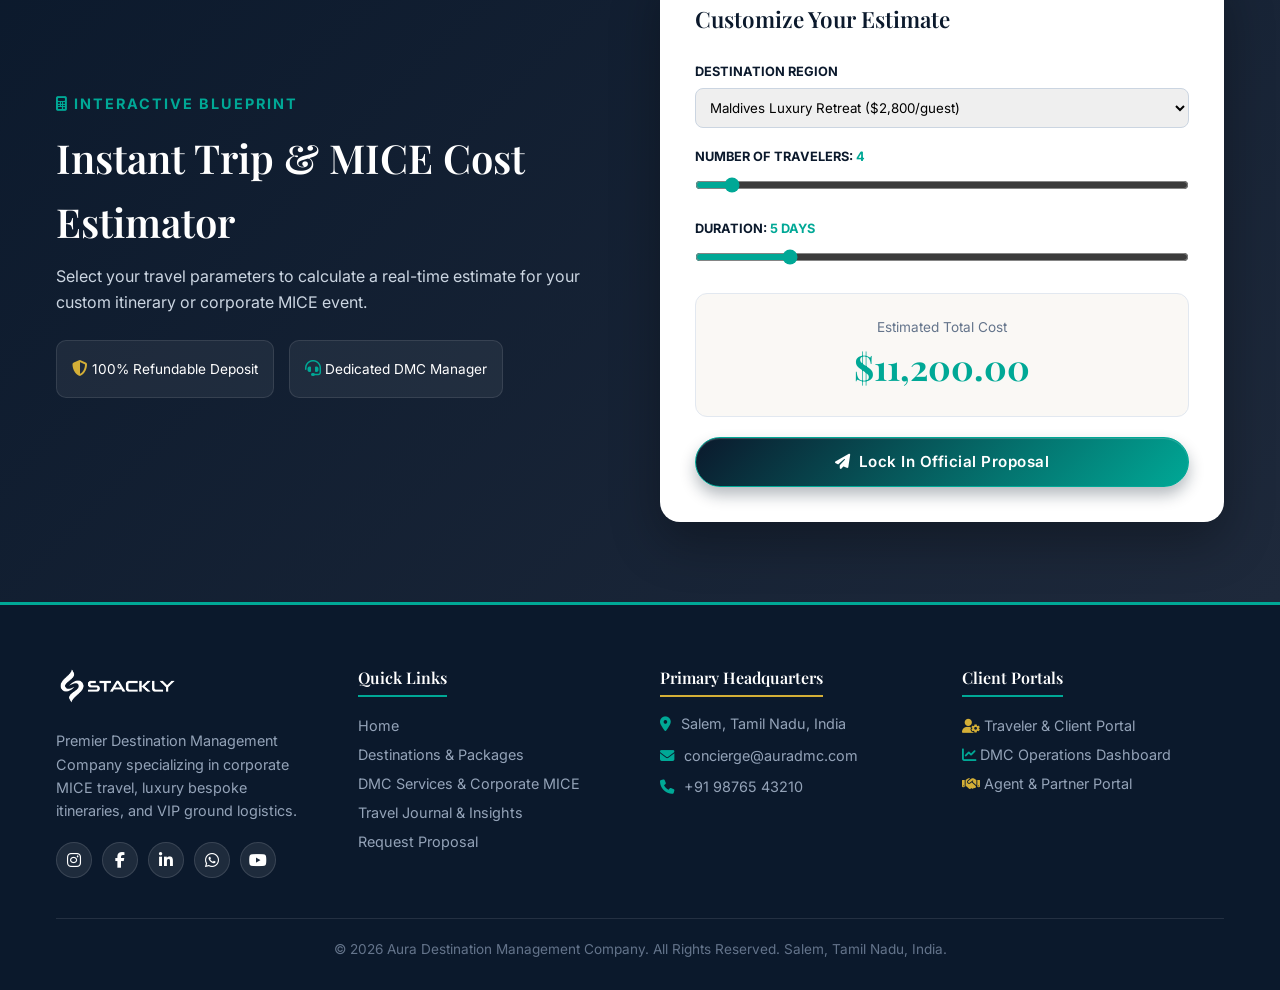
==== commit 7a138084: "Add files via upload" ====
--- a/index.html
+++ b/index.html
@@ -758,7 +758,6 @@
                         <a href="404.html" aria-label="Instagram" style="width: 36px; height: 36px; border-radius: 50%; background: rgba(255,255,255,0.08); color: #fff; display: inline-flex; align-items: center; justify-content: center; text-decoration: none; transition: all 0.3s ease; border: 1px solid rgba(255,255,255,0.12);"><i class="fa-brands fa-instagram"></i></a>
                         <a href="404.html" aria-label="Facebook" style="width: 36px; height: 36px; border-radius: 50%; background: rgba(255,255,255,0.08); color: #fff; display: inline-flex; align-items: center; justify-content: center; text-decoration: none; transition: all 0.3s ease; border: 1px solid rgba(255,255,255,0.12);"><i class="fa-brands fa-facebook-f"></i></a>
                         <a href="404.html" aria-label="LinkedIn" style="width: 36px; height: 36px; border-radius: 50%; background: rgba(255,255,255,0.08); color: #fff; display: inline-flex; align-items: center; justify-content: center; text-decoration: none; transition: all 0.3s ease; border: 1px solid rgba(255,255,255,0.12);"><i class="fa-brands fa-linkedin-in"></i></a>
-                        <a href="404.html" aria-label="Twitter / X" style="width: 36px; height: 36px; border-radius: 50%; background: rgba(255,255,255,0.08); color: #fff; display: inline-flex; align-items: center; justify-content: center; text-decoration: none; transition: all 0.3s ease; border: 1px solid rgba(255,255,255,0.12);"><i class="fa-brands fa-x-twitter"></i></a>
                         <a href="404.html" aria-label="WhatsApp" style="width: 36px; height: 36px; border-radius: 50%; background: rgba(255,255,255,0.08); color: #fff; display: inline-flex; align-items: center; justify-content: center; text-decoration: none; transition: all 0.3s ease; border: 1px solid rgba(255,255,255,0.12);"><i class="fa-brands fa-whatsapp"></i></a>
                         <a href="404.html" aria-label="YouTube" style="width: 36px; height: 36px; border-radius: 50%; background: rgba(255,255,255,0.08); color: #fff; display: inline-flex; align-items: center; justify-content: center; text-decoration: none; transition: all 0.3s ease; border: 1px solid rgba(255,255,255,0.12);"><i class="fa-brands fa-youtube"></i></a>
                     </div>
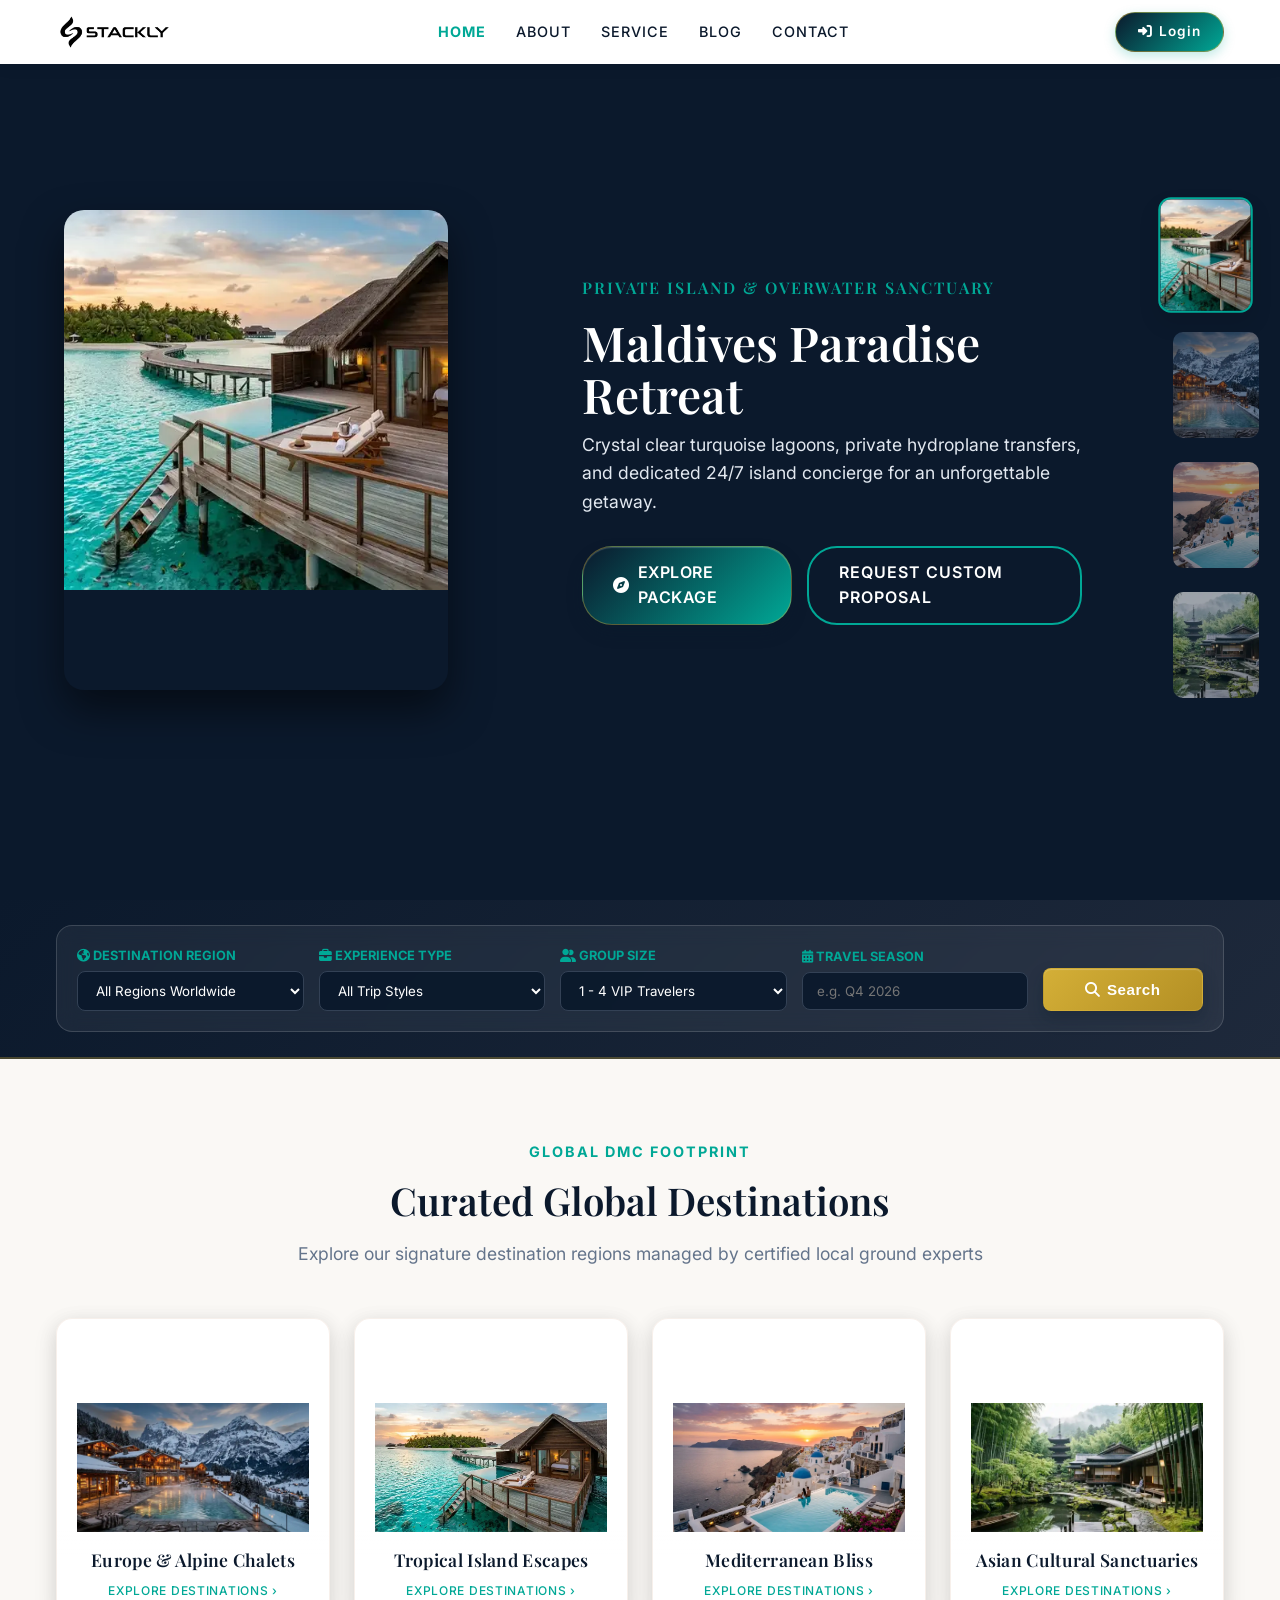
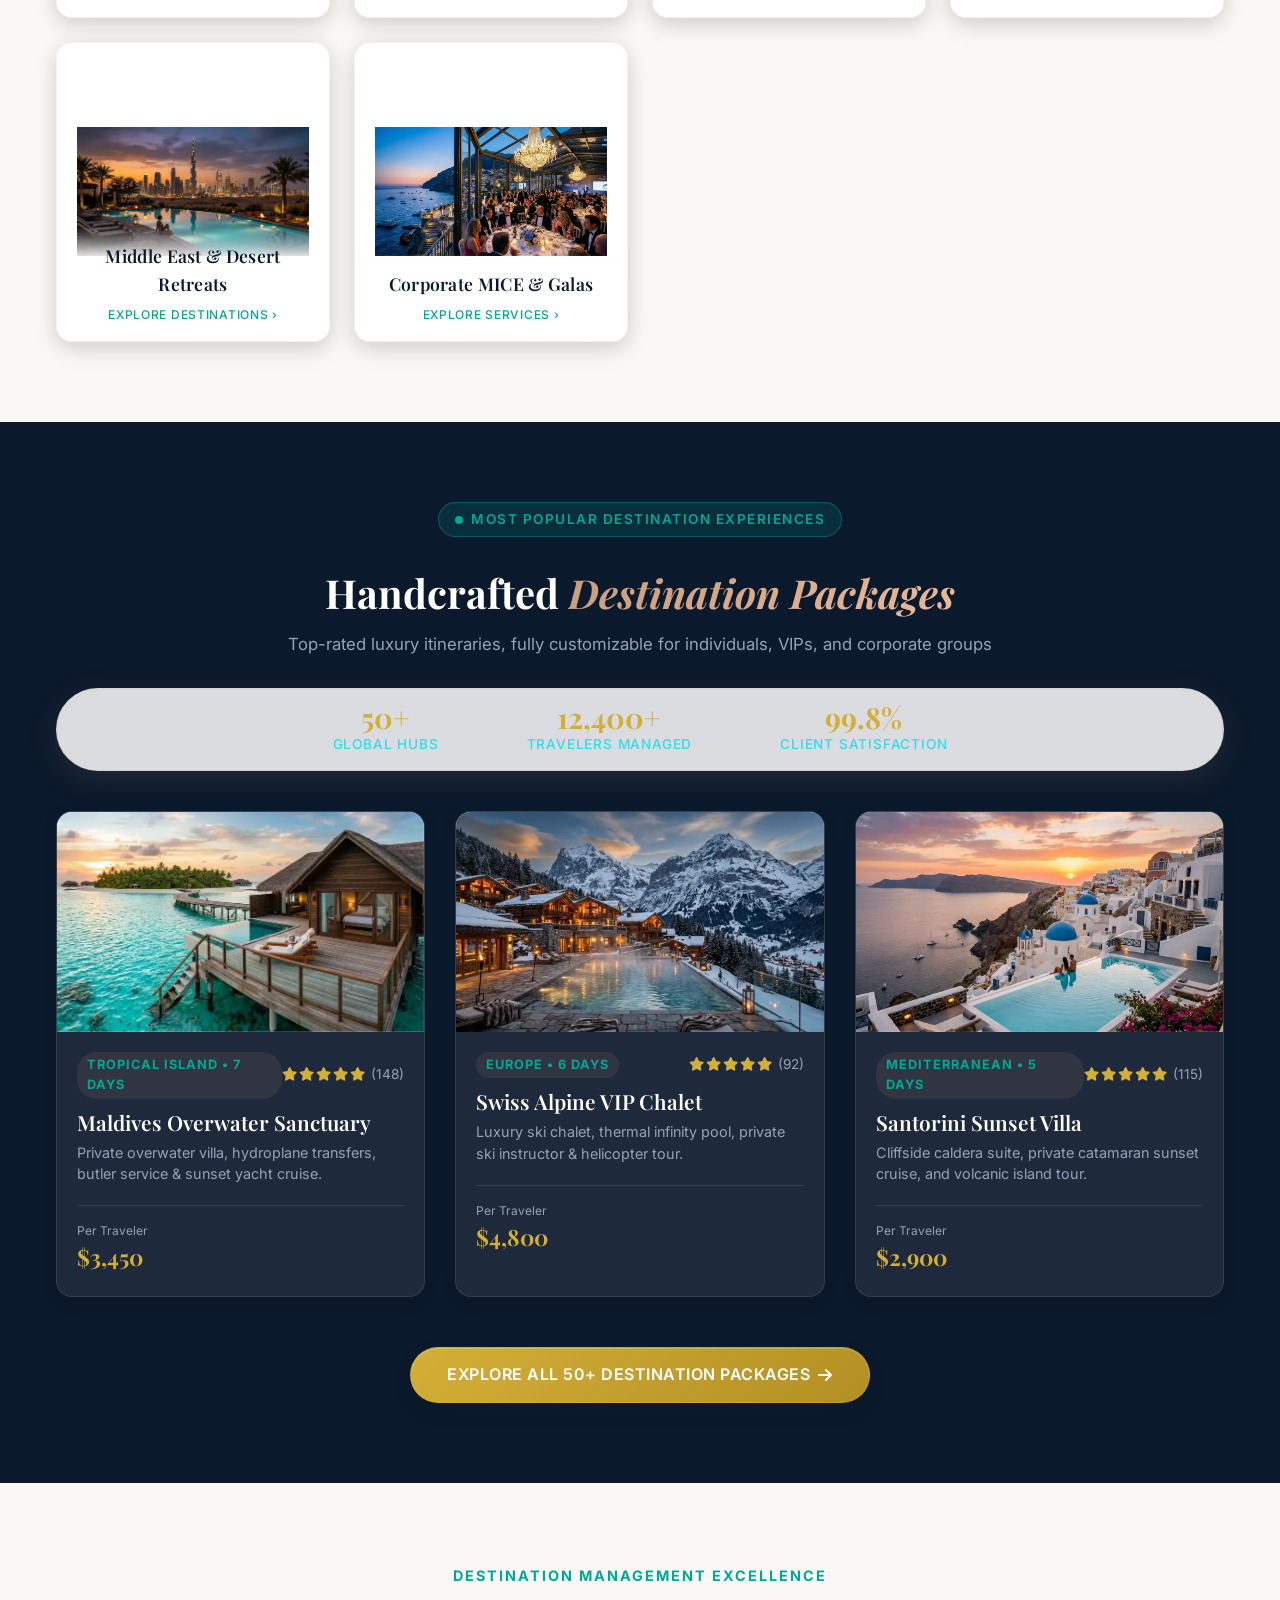
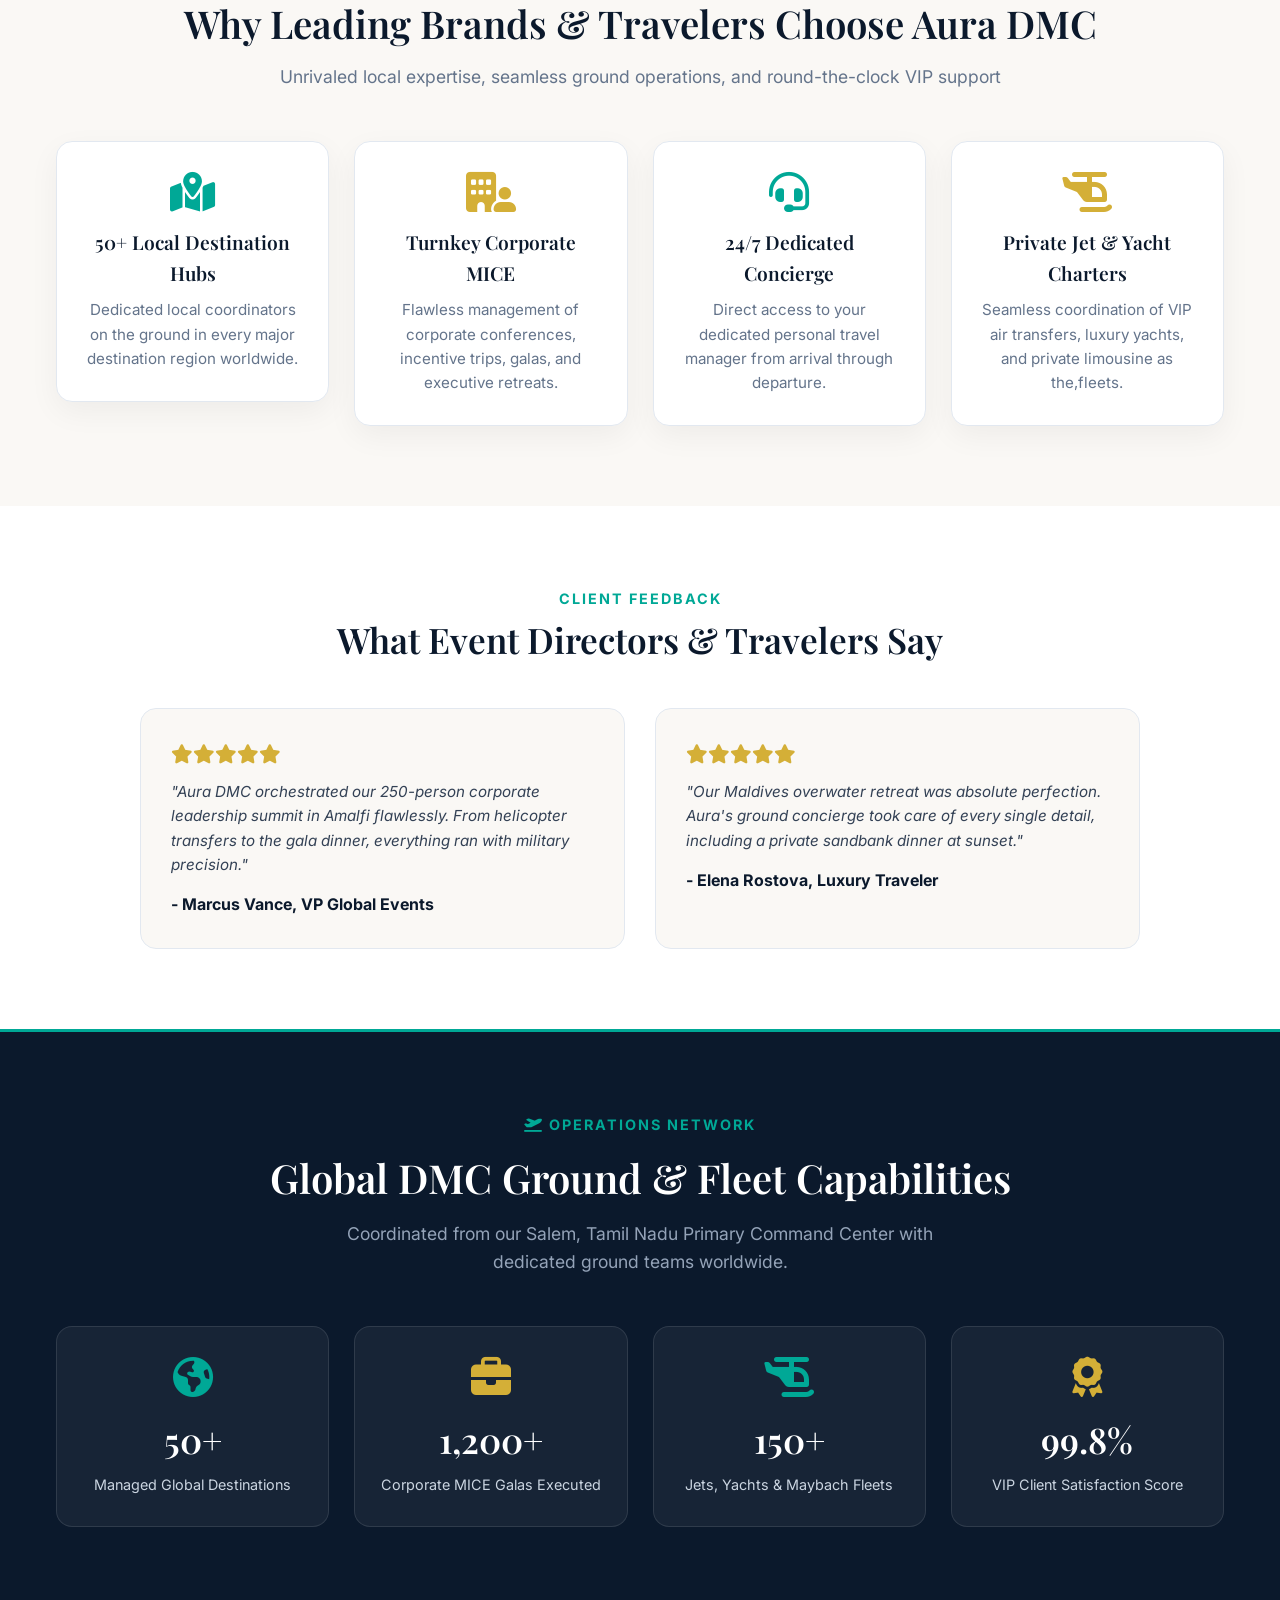
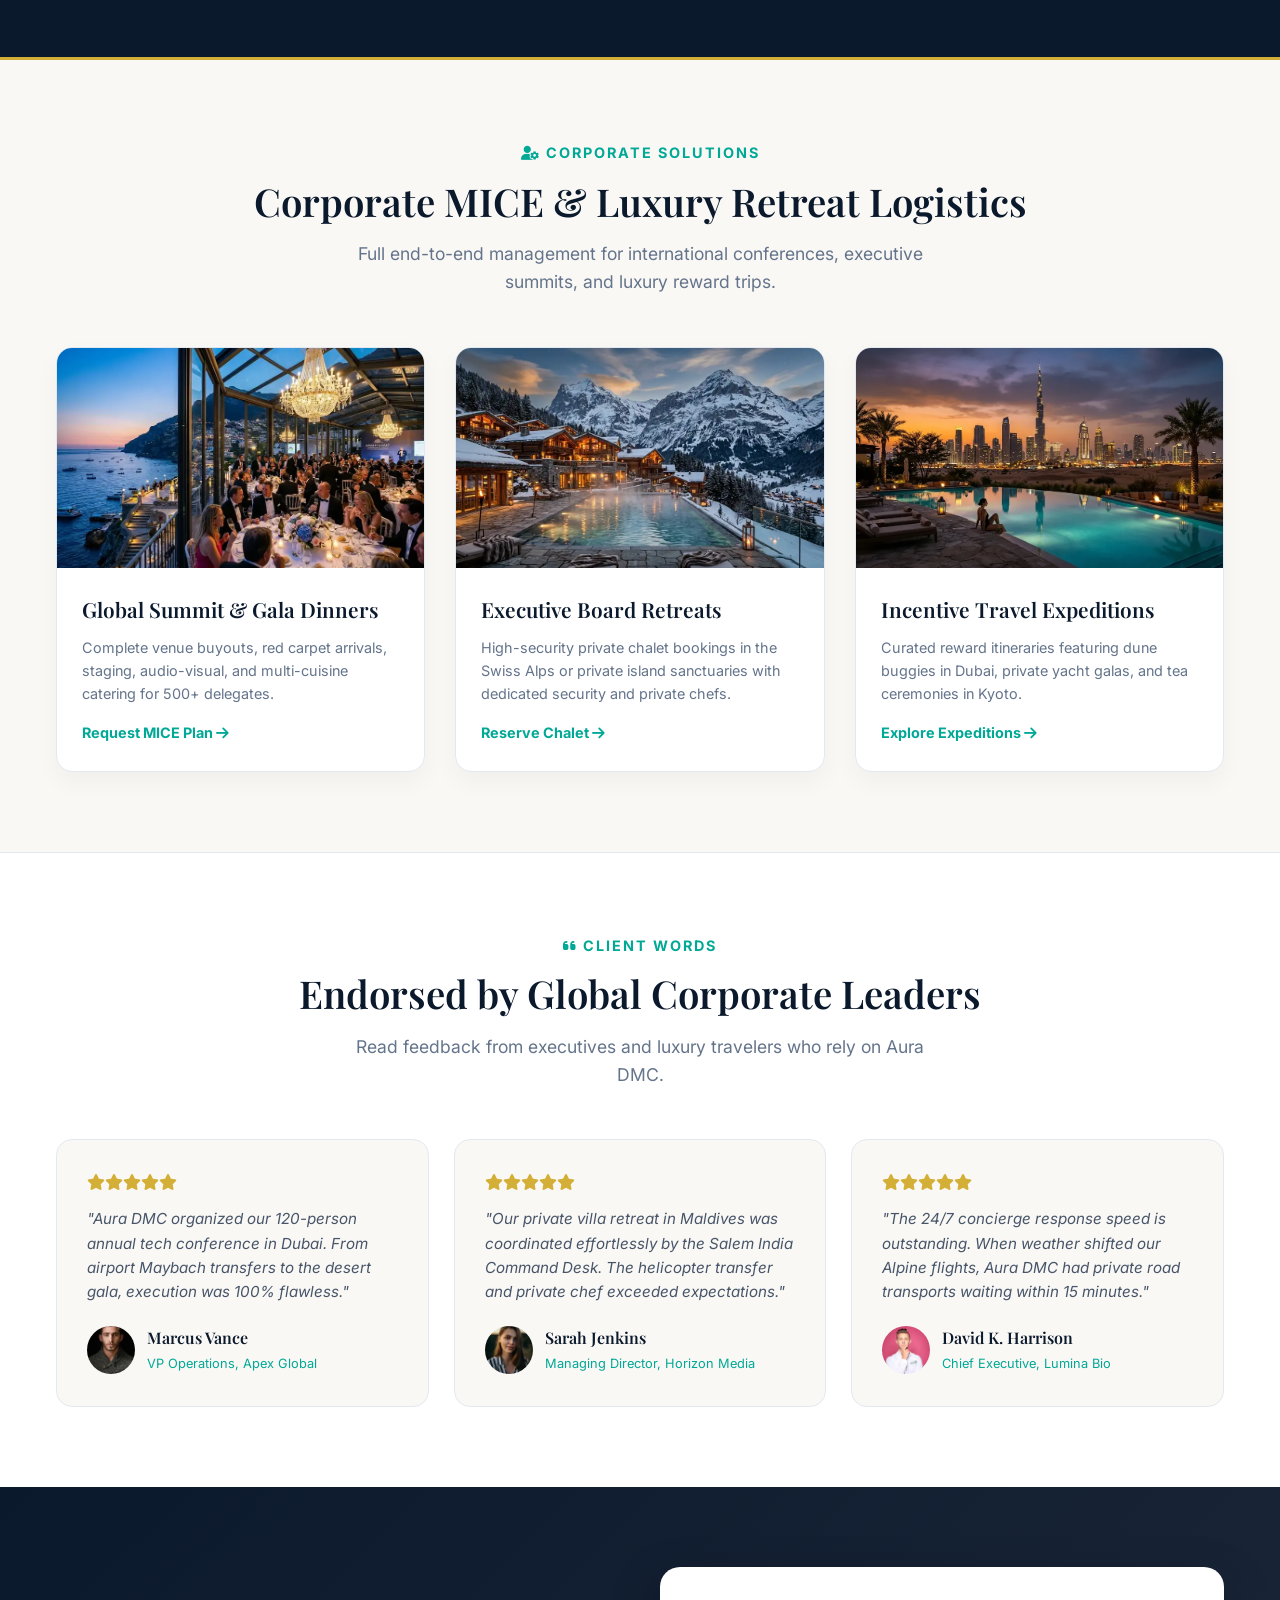
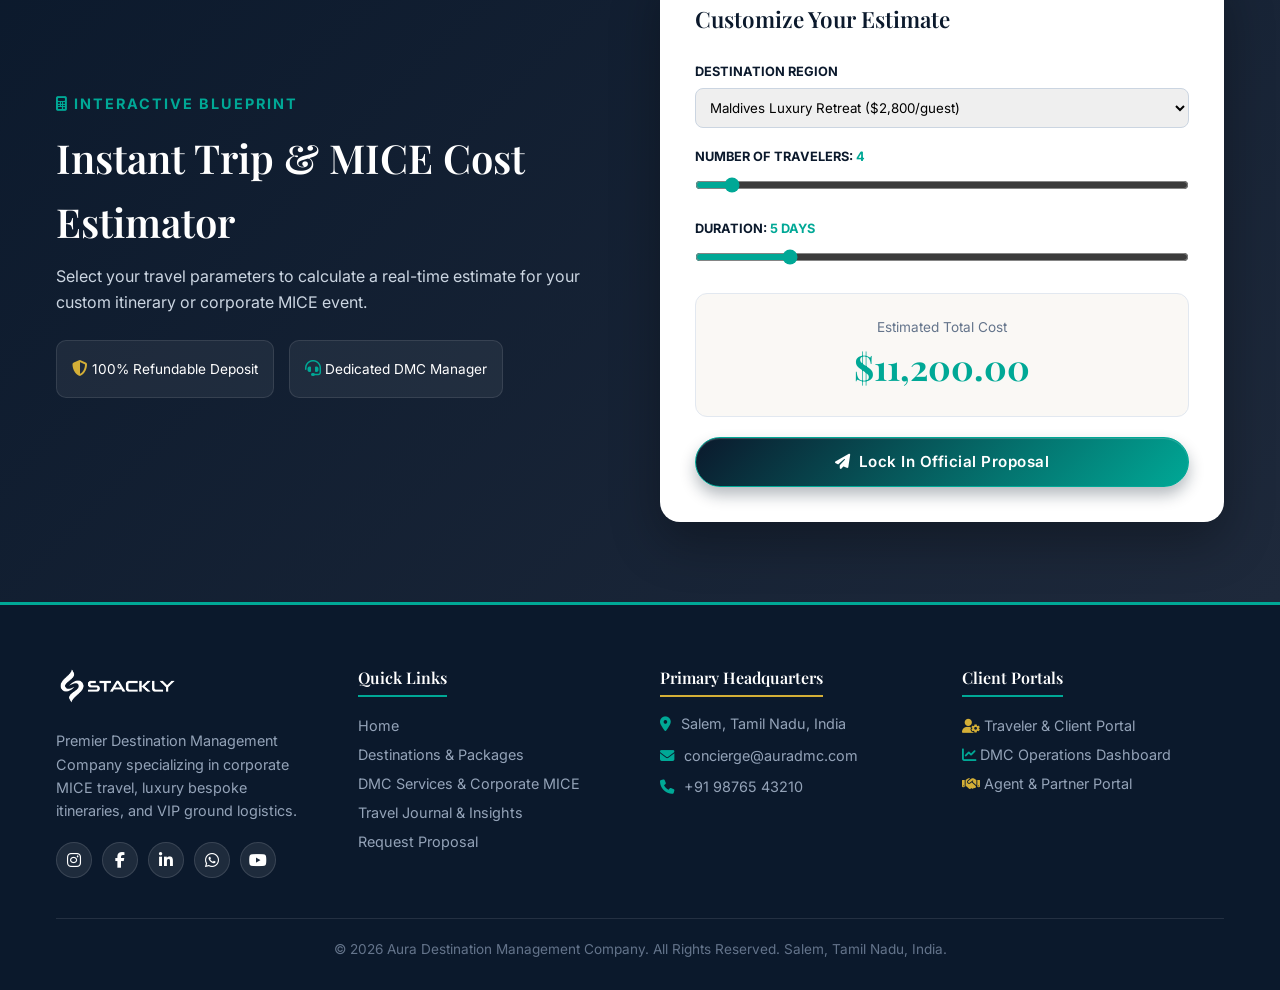
==== commit 0f2cfc59: "Update index.html" ====
--- a/index.html
+++ b/index.html
@@ -747,7 +747,7 @@
             <div style="display: grid; grid-template-columns: repeat(auto-fit, minmax(220px, 1fr)); gap: 40px; margin-bottom: 40px;">
                 <div>
                     <div style="margin-bottom: 15px;">
-                        <a href="404.html" style="display: inline-block;">
+                        <a href="index.html" style="display: inline-block;">
                             <img src="images/stackly_logo.webp" alt="Aura DMC Logo" style="height: 42px; width: auto; object-fit: contain; filter: brightness(0) invert(1);">
                         </a>
                     </div>
